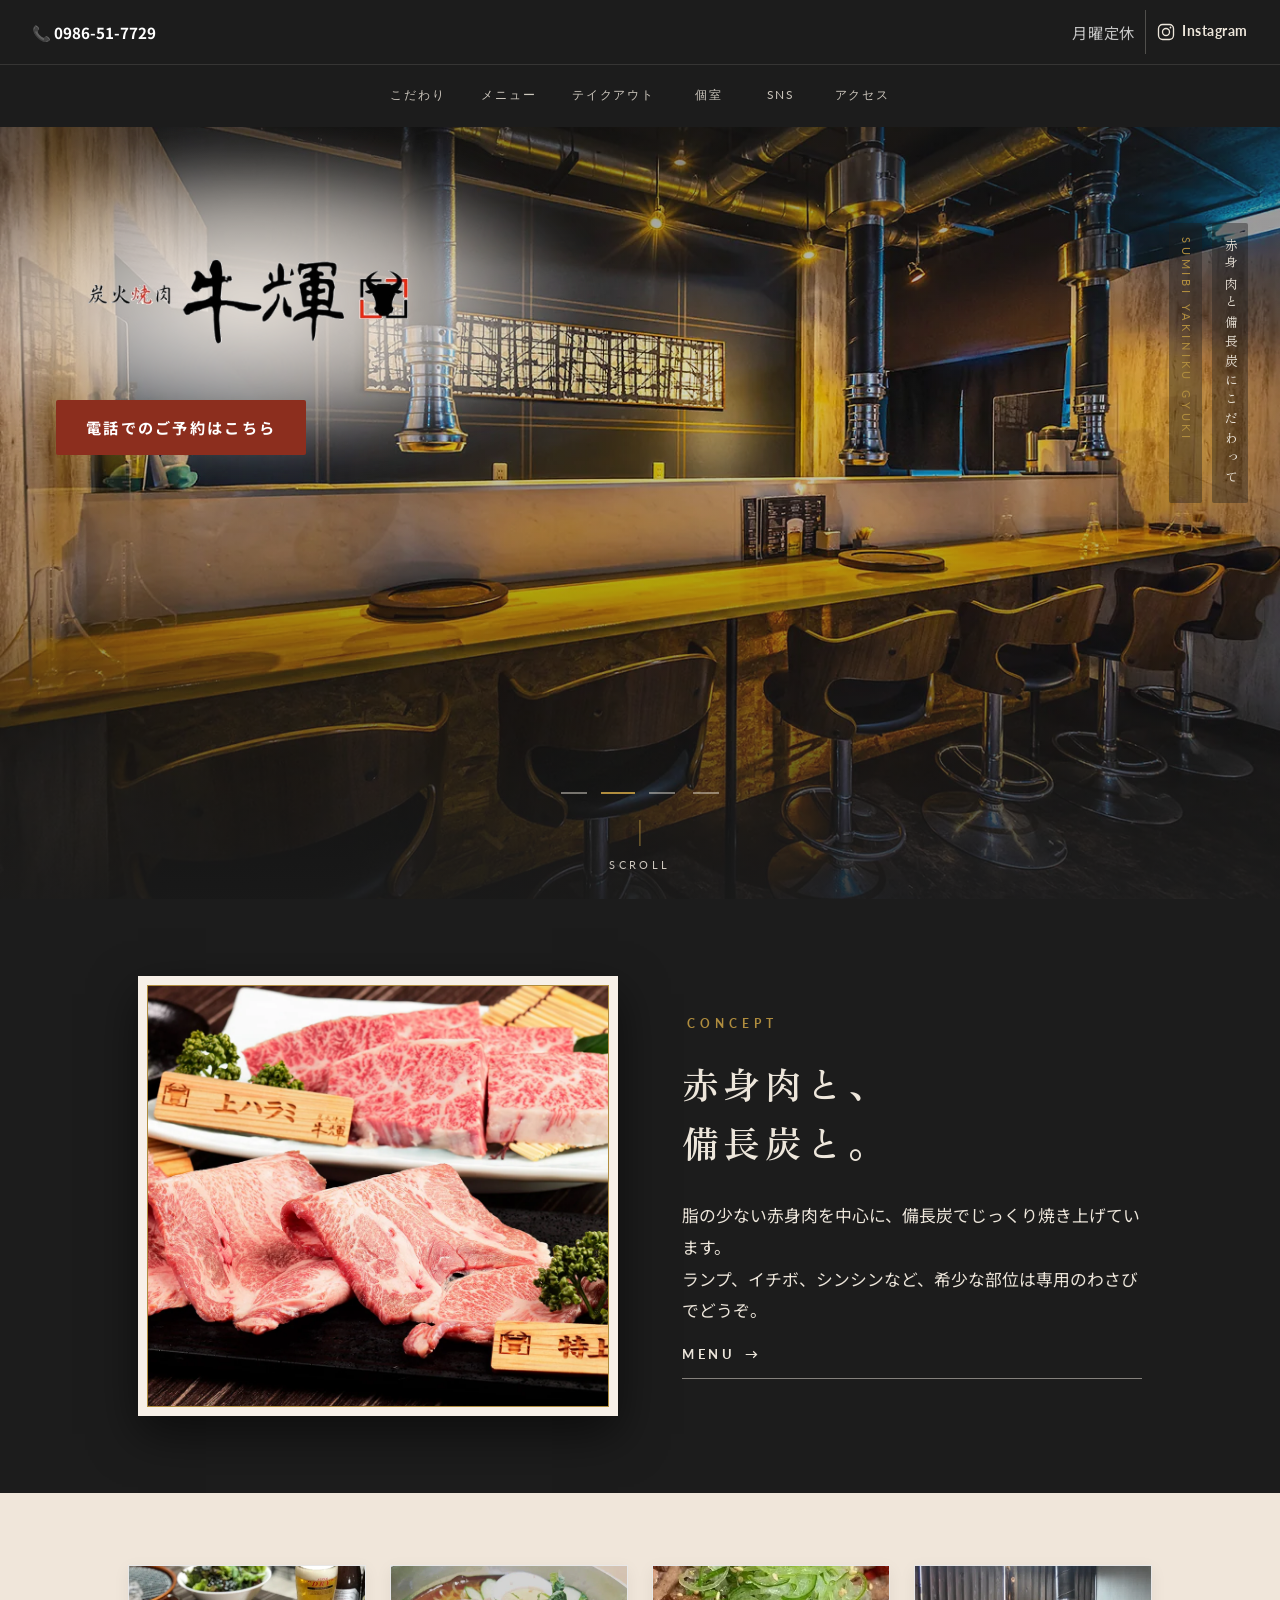
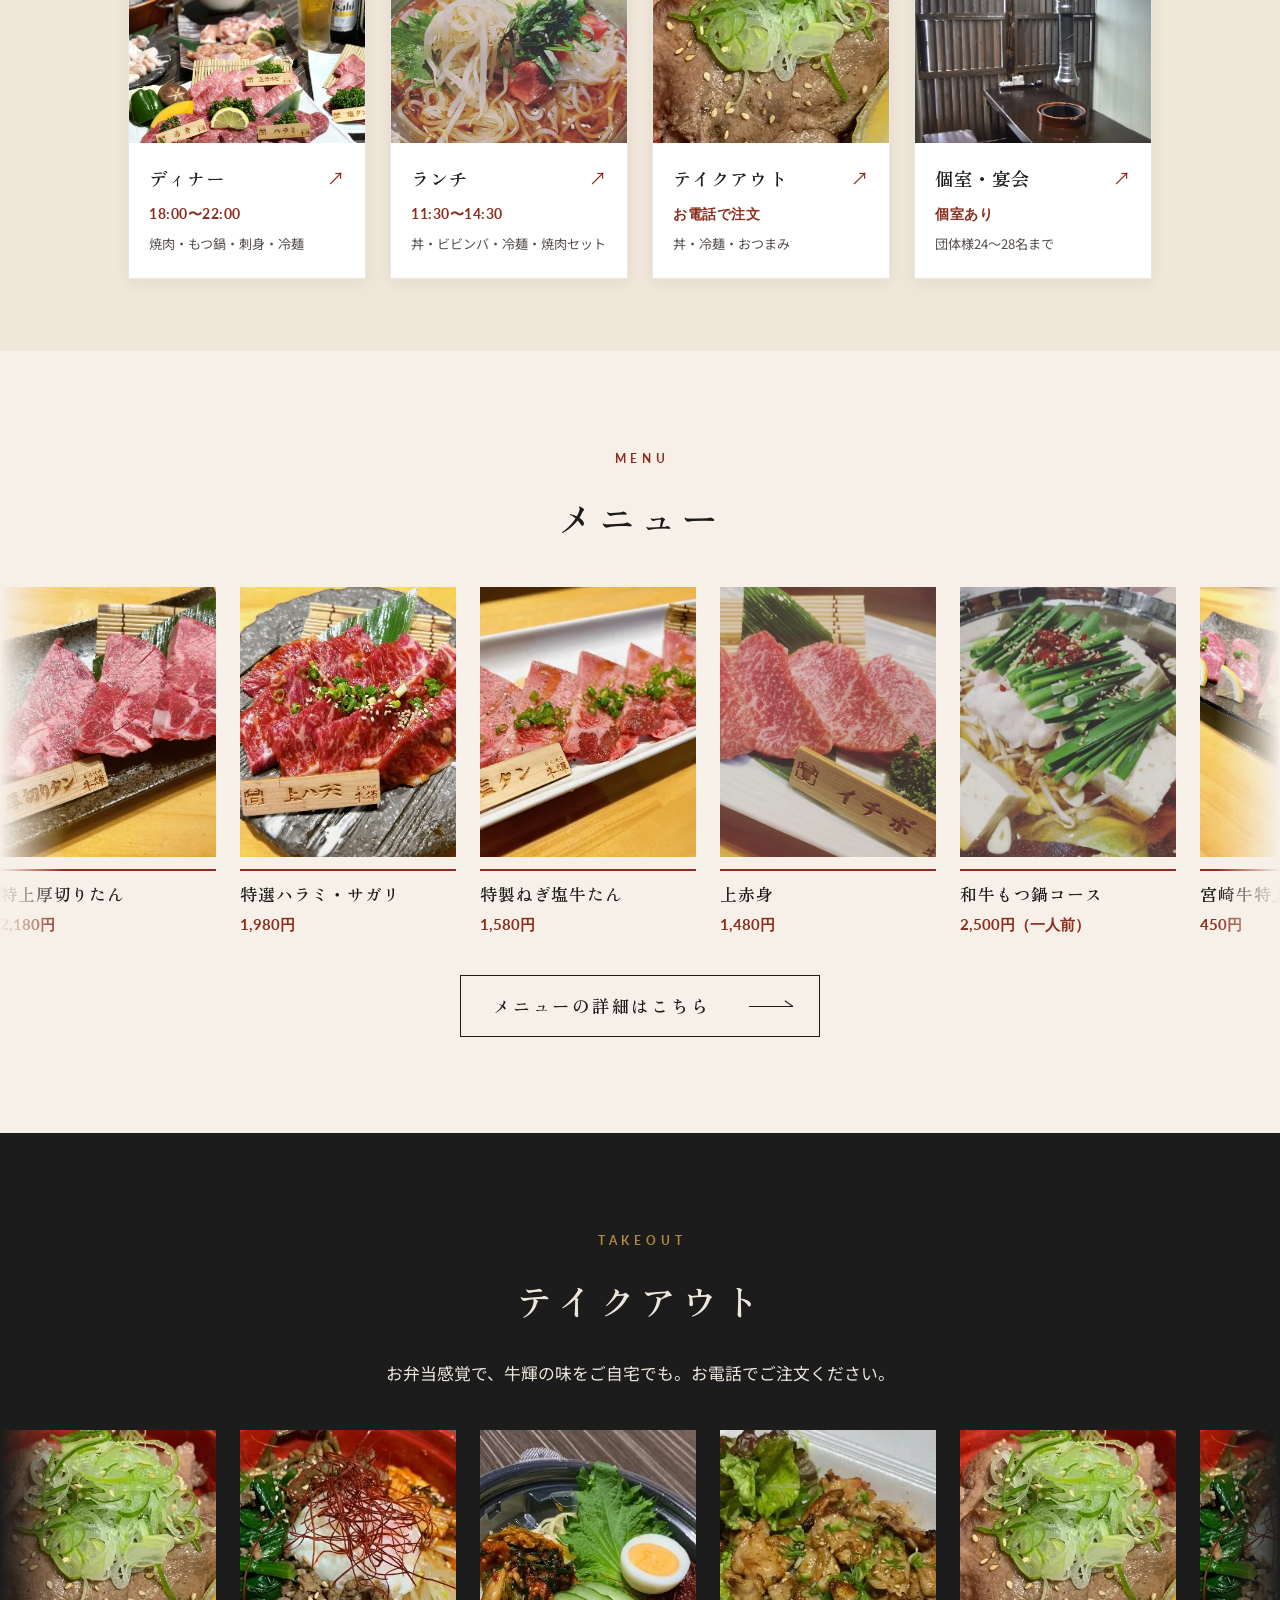
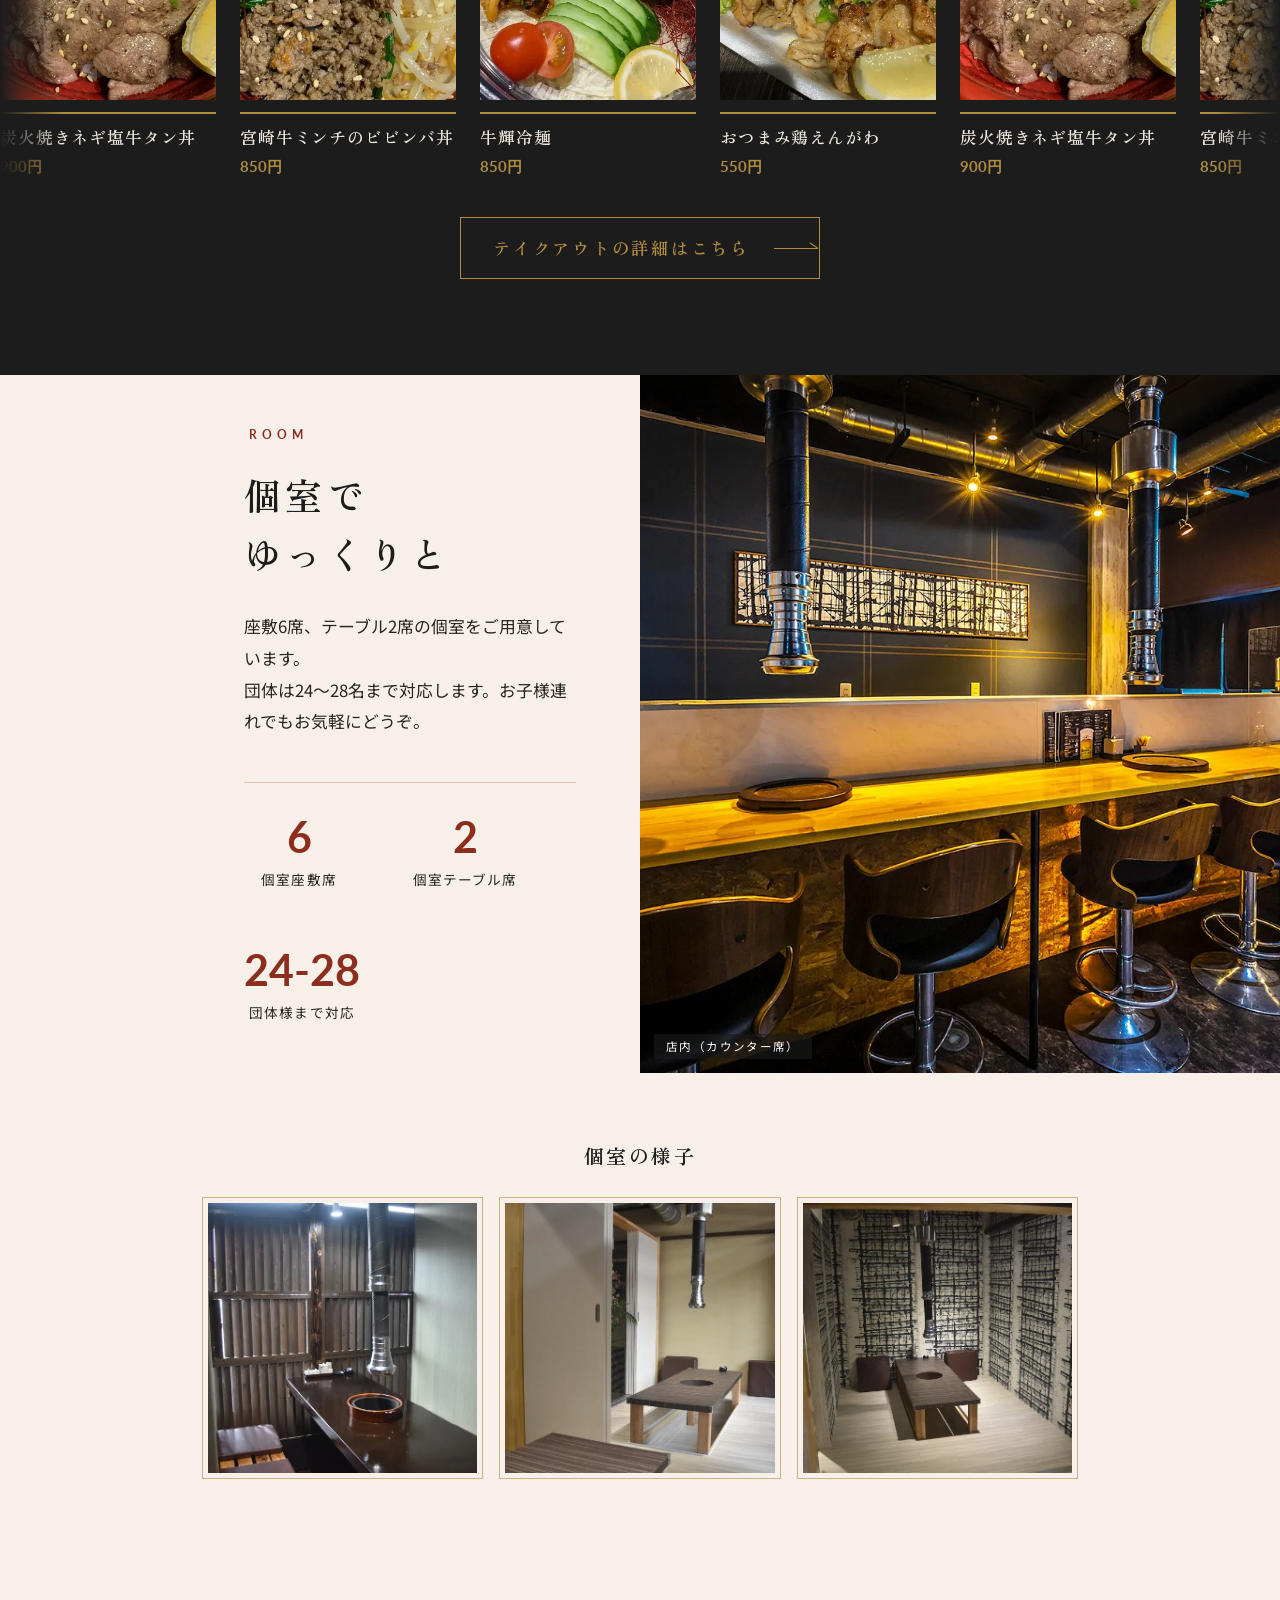
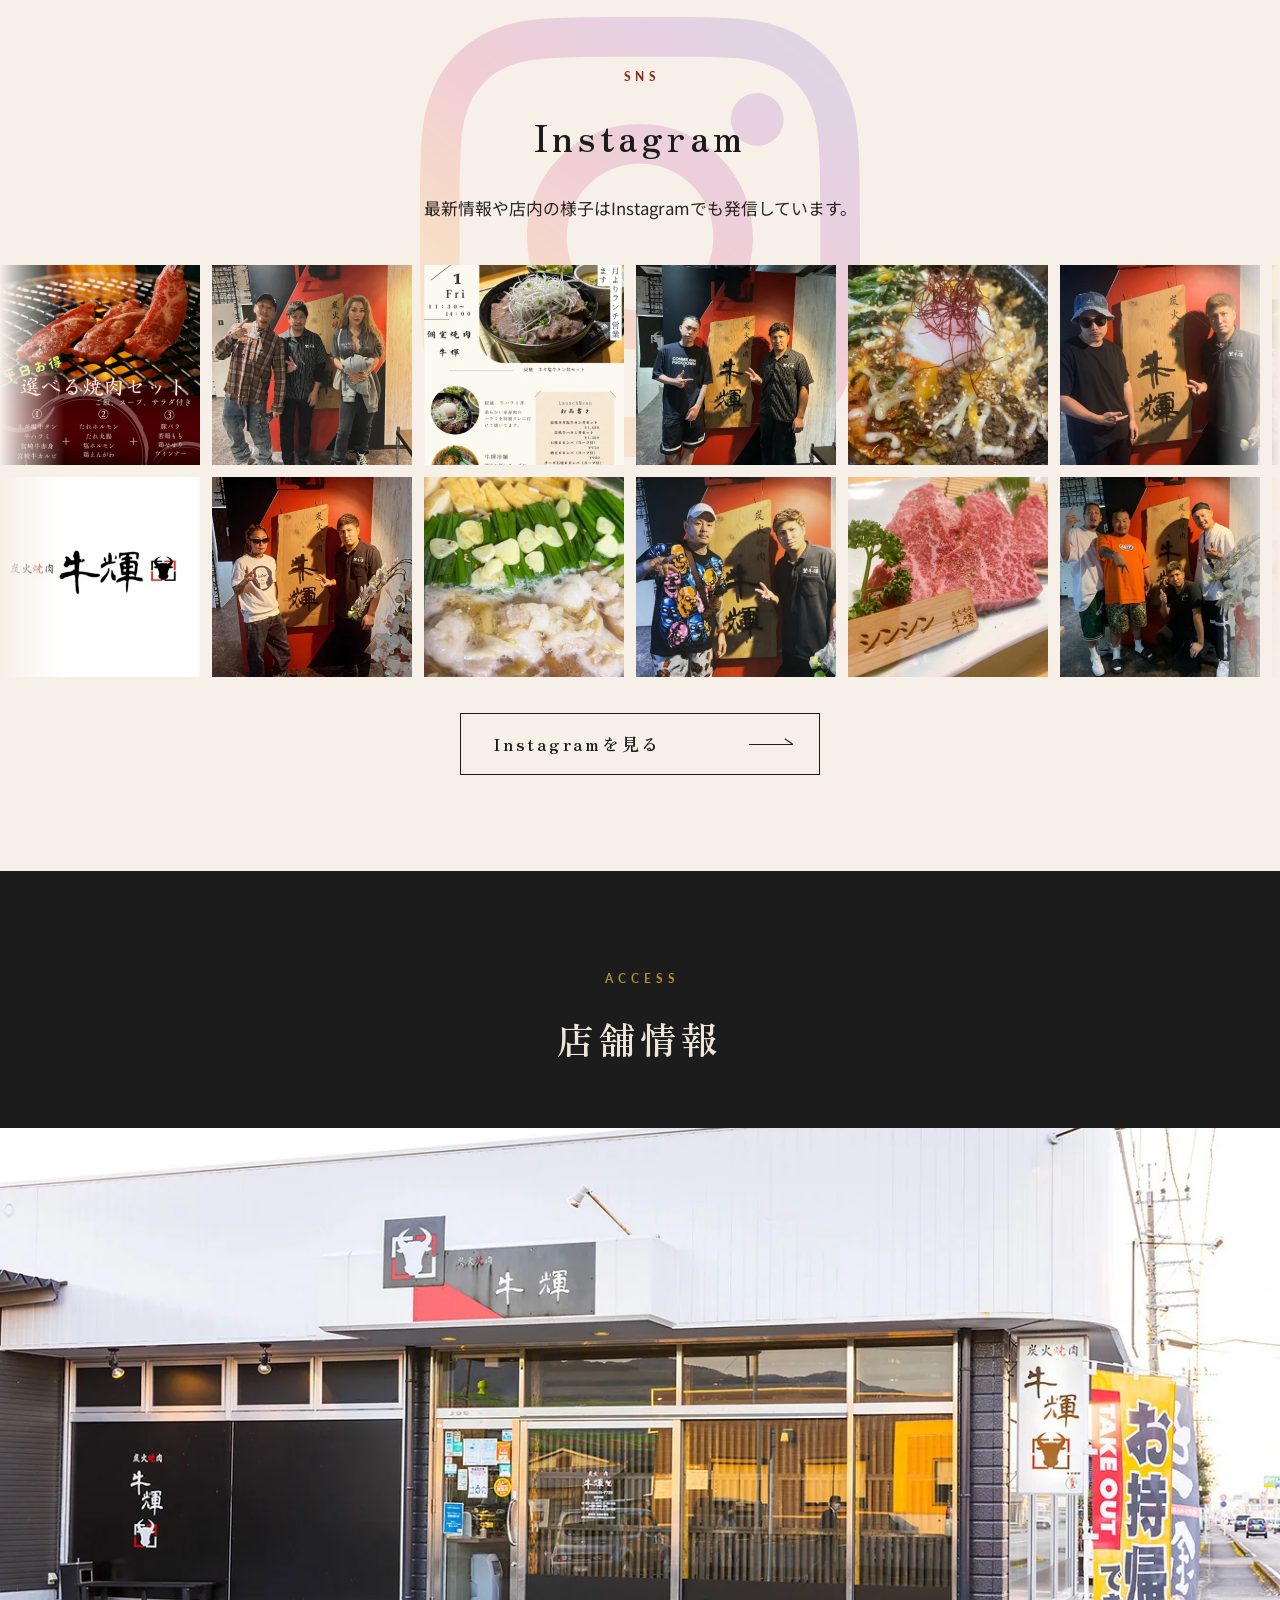
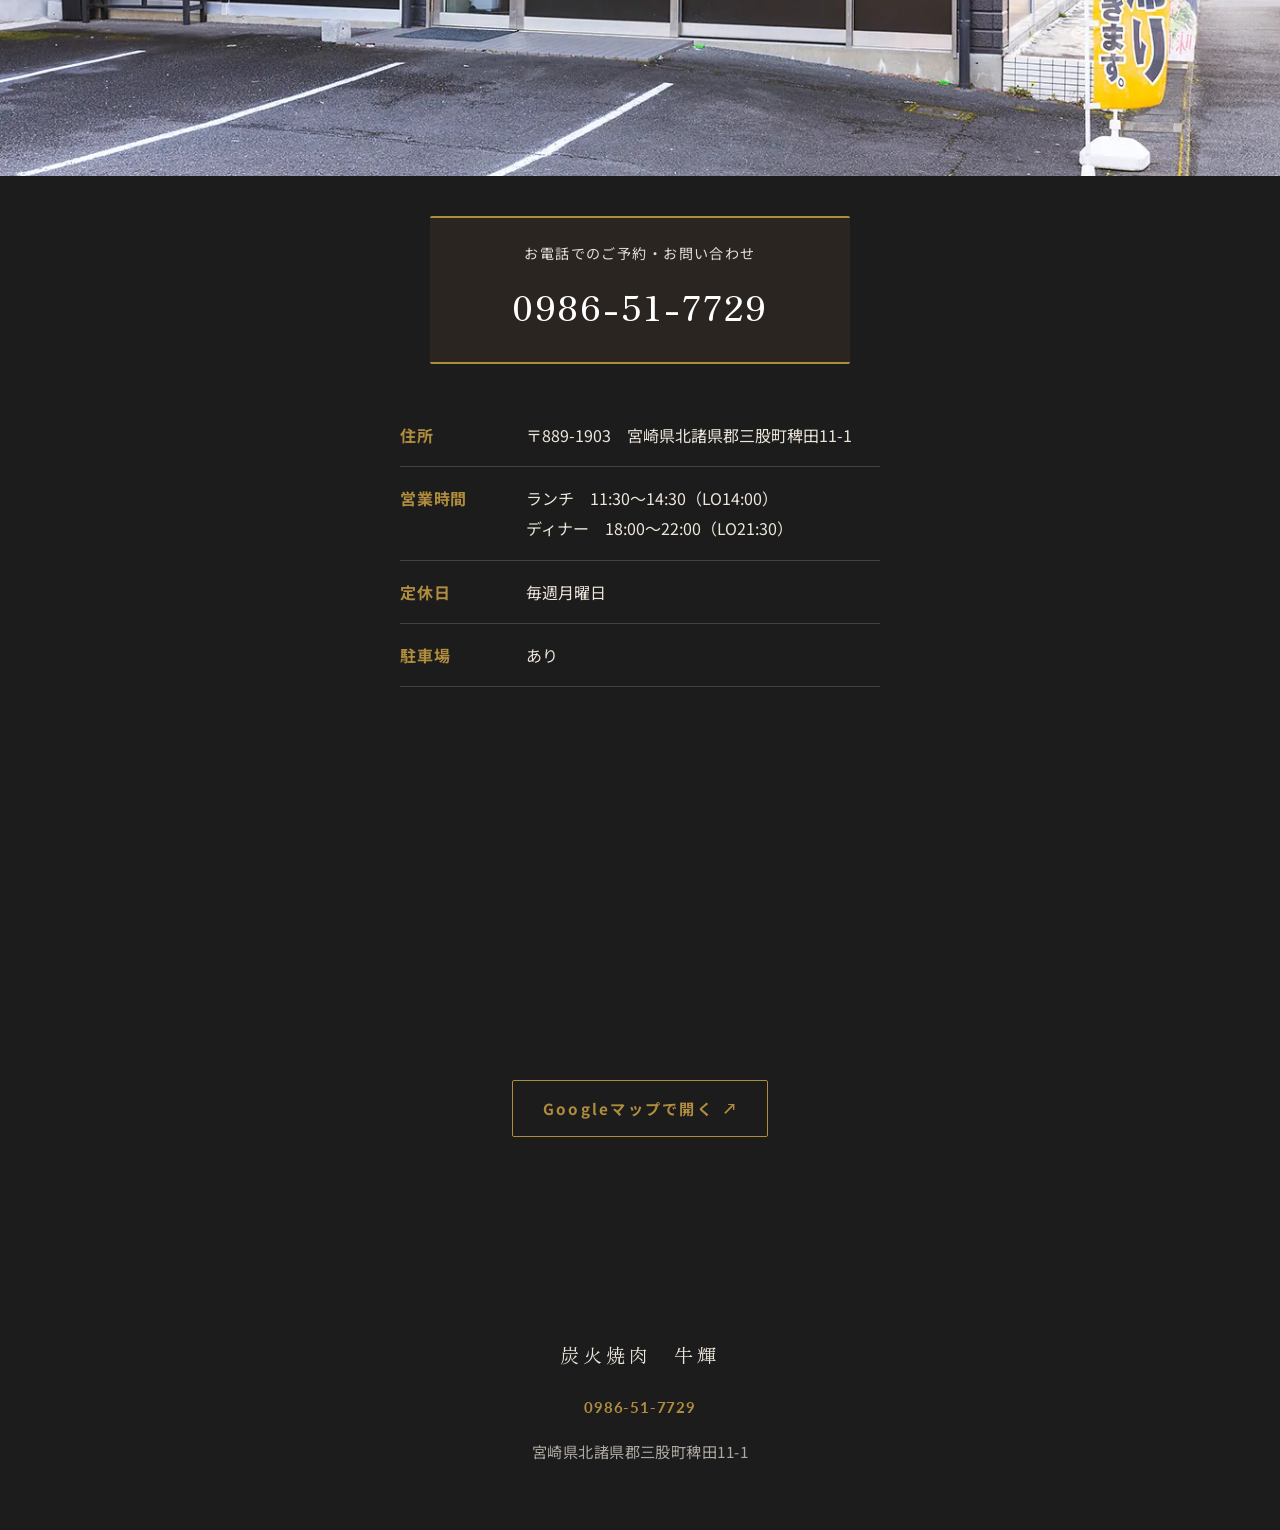
==== index.html @ 964e250a "上の帯の右端に Instagram のアイコンと文字を追加 Co-Authored-By: Claude Opus 5.5 <noreply@anthropic.com>" ====
<!DOCTYPE html>
<html lang="ja">
<head>
<meta charset="UTF-8">
<meta name="viewport" content="width=device-width, initial-scale=1.0">
<title>炭火焼肉 牛輝（ぎゅうき）｜宮崎県三股町の個室焼肉</title>
<meta name="description" content="宮崎県北諸県郡三股町の個室焼肉店「炭火焼肉 牛輝」。赤身肉と備長炭にこだわった焼肉店です。座敷6席・テーブル2席の個室あり、団体24〜28名まで対応。テイクアウトも承ります。">
<link rel="preconnect" href="https://fonts.googleapis.com">
<link rel="preconnect" href="https://fonts.gstatic.com" crossorigin>
<link href="https://fonts.googleapis.com/css2?family=Lato:wght@400;700&family=Noto+Sans+JP:wght@400;500;700&family=Zen+Old+Mincho:wght@400;600&display=swap" rel="stylesheet">
<link rel="stylesheet" href="style.css?v=20261113a">
</head>
<body>

<div class="top-bar">
  <div class="top-bar__row">
    <a class="top-bar__tel" href="tel:0986517729">📞 0986-51-7729</a>
    <div class="top-bar__side">
      <span class="top-bar__hours">月曜定休</span>
      <a class="top-bar__insta" href="https://www.instagram.com/gyuki_yakiniku/" target="_blank" rel="noopener" aria-label="Instagram（新しいタブで開きます）">
        <svg viewBox="0 0 24 24" width="20" height="20" aria-hidden="true" fill="none" stroke="currentColor" stroke-width="1.6"><rect x="3" y="3" width="18" height="18" rx="5"/><circle cx="12" cy="12" r="4.2"/><circle cx="17.4" cy="6.6" r="1.1" fill="currentColor" stroke="none"/></svg>
        <span class="top-bar__insta-label">Instagram</span>
      </a>
    </div>
  </div>
  <nav class="top-bar__nav">
    <a href="#concept">こだわり</a>
    <a href="menu.html">メニュー</a>
    <a href="takeout.html">テイクアウト</a>
    <a href="#room">個室</a>
    <a href="#sns">SNS</a>
    <a href="#info">アクセス</a>
  </nav>
</div>

<header class="hero">
  <div class="hero__slides">
    <div class="hero__slide is-active">
      <img class="hero__bg" src="assets/img/concept-meat.webp?v=20261010a" alt="上ハラミと特上タンの盛り合わせ">
    </div>
    <div class="hero__slide">
      <img class="hero__bg" src="assets/img/interior-counter.webp?v=20261010a" alt="炭火焼肉 牛輝の店内（カウンター席）" decoding="async">
    </div>
    <div class="hero__slide">
      <img class="hero__bg" src="assets/img/hero-moriawase.webp?v=20260925a" alt="牛輝の焼肉盛り合わせ（上カルビ・赤身・ハラミ・塩タン）" decoding="async">
    </div>
    <div class="hero__slide">
      <picture>
        <source media="(max-width: 767px)" srcset="assets/img/hero-rooms-tall.webp?v=20261112a">
        <img class="hero__bg" src="assets/img/hero-rooms-wide.webp?v=20261011a" alt="牛輝の木製看板と、個室の座敷・テーブル席" decoding="async">
      </picture>
    </div>
  </div>
  <div class="hero__overlay"></div>

  <div class="hero__vertical-group">
    <p class="hero__vertical-jp" aria-hidden="true">赤身肉と備長炭にこだわって</p>
    <p class="hero__vertical-en" aria-hidden="true">SUMIBI YAKINIKU GYUKI</p>
  </div>

  <div class="hero__content">
    <div class="hero__badge">
      <img class="hero__logo" src="assets/img/logo.webp?v=20260927a" alt="炭火焼肉 牛輝">
    </div>
    <a class="btn btn--primary" href="tel:0986517729">電話でのご予約はこちら</a>
  </div>

  <p class="hero__scroll" aria-hidden="true"><span></span>SCROLL</p>
</header>

<main>

  <section class="band band--dark" id="concept">
    <div class="band__split band__split--framed">
      <figure class="band__split-photo reveal">
        <img src="assets/img/concept-meat.webp?v=20261010a" alt="上ハラミと特上タンの盛り合わせ" loading="lazy">
      </figure>
      <div class="band__split-text">
        <p class="eyebrow reveal">CONCEPT</p>
        <h2 class="section__title reveal">赤身肉と、<br>備長炭と。</h2>
        <p class="section__lead reveal">
          脂の少ない赤身肉を中心に、備長炭でじっくり焼き上げています。<br>
          ランプ、イチボ、シンシンなど、希少な部位は専用のわさびでどうぞ。
        </p>
        <a class="ghost-link reveal" href="menu.html">MENU<span class="ghost-link__arrow">→</span></a>
      </div>
    </div>
  </section>

  <section class="band band--sub" id="scene" aria-label="ご利用の場面">
    <div class="section-inner section-inner--wide section-inner--scene">
      <ul class="scene-list">
        <li class="reveal">
          <a class="scene-card" href="menu.html">
            <img class="scene-card__img" src="assets/img/hero-moriawase.webp?v=20260925a" alt="" loading="lazy">
            <span class="scene-card__body">
              <span class="scene-card__head"><span class="scene-card__title">ディナー</span><span class="scene-card__arrow" aria-hidden="true">↗</span></span>
              <span class="scene-card__meta">18:00〜22:00</span>
              <span class="scene-card__desc">焼肉・<wbr>もつ鍋・<wbr>刺身・<wbr>冷麺</span>
            </span>
          </a>
        </li>
        <li class="reveal">
          <a class="scene-card" href="menu.html#lunch">
            <img class="scene-card__img" src="assets/img/dish-reimen.webp?v=20260925a" alt="" loading="lazy">
            <span class="scene-card__body">
              <span class="scene-card__head"><span class="scene-card__title">ランチ</span><span class="scene-card__arrow" aria-hidden="true">↗</span></span>
              <span class="scene-card__meta">11:30〜14:30</span>
              <span class="scene-card__desc">丼・<wbr>ビビンバ・<wbr>冷麺・<wbr>焼肉セット</span>
            </span>
          </a>
        </li>
        <li class="reveal">
          <a class="scene-card" href="takeout.html">
            <img class="scene-card__img" src="assets/img/takeout-tandon.webp?v=20260925a" alt="" loading="lazy">
            <span class="scene-card__body">
              <span class="scene-card__head"><span class="scene-card__title">テイクアウト</span><span class="scene-card__arrow" aria-hidden="true">↗</span></span>
              <span class="scene-card__meta">お電話で注文</span>
              <span class="scene-card__desc">丼・<wbr>冷麺・<wbr>おつまみ</span>
            </span>
          </a>
        </li>
        <li class="reveal">
          <a class="scene-card" href="#room">
            <img class="scene-card__img" src="assets/img/room-a.webp?v=20261011a" alt="" loading="lazy">
            <span class="scene-card__body">
              <span class="scene-card__head"><span class="scene-card__title">個室・宴会</span><span class="scene-card__arrow" aria-hidden="true">↗</span></span>
              <span class="scene-card__meta">個室あり</span>
              <span class="scene-card__desc">団体様24〜28名まで</span>
            </span>
          </a>
        </li>
      </ul>
    </div>
  </section>

  <section class="band band--light" id="menu">
    <div class="section-inner section-inner--before-marquee">
      <p class="eyebrow eyebrow--dark reveal">MENU</p>
      <h2 class="section__title section__title--dark reveal">メニュー</h2>
    </div>
      <div class="marquee" style="--marquee-duration: 70s" role="region" aria-label="メニューの写真（自動で流れます）" tabindex="0">
        <ul class="marquee__track">
          <li class="dish">
            <img class="dish__img" src="assets/img/cut-atsugiri-tan.webp?v=20261111a" alt="特上厚切りたん" loading="lazy">
            <p class="dish__name">特上厚切りたん</p>
            <p class="dish__price">2,180円</p>
          </li>
          <li class="dish">
            <img class="dish__img" src="assets/img/cut-harami.webp?v=20261111a" alt="特選ハラミ・サガリ" loading="lazy">
            <p class="dish__name">特選ハラミ・サガリ</p>
            <p class="dish__price">1,980円</p>
          </li>
          <li class="dish">
            <img class="dish__img" src="assets/img/cut-nama-tan.webp?v=20260925a" alt="特製ねぎ塩牛たん" loading="lazy">
            <p class="dish__name">特製ねぎ塩牛たん</p>
            <p class="dish__price">1,580円</p>
          </li>
          <li class="dish">
            <img class="dish__img" src="assets/img/cut-ichibo.webp?v=20260925a" alt="上赤身" loading="lazy">
            <p class="dish__name">上赤身</p>
            <p class="dish__price">1,480円</p>
          </li>
          <li class="dish">
            <img class="dish__img" src="assets/img/dish-motsunabe.webp?v=20261112a" alt="和牛もつ鍋コース" loading="lazy">
            <p class="dish__name">和牛もつ鍋コース</p>
            <p class="dish__price">2,500円（一人前）</p>
          </li>
          <li class="dish">
            <img class="dish__img" src="assets/img/dish-nigiri.webp?v=20261111a" alt="宮崎牛特上握り（一貫）" loading="lazy">
            <p class="dish__name">宮崎牛特上握り（一貫）</p>
            <p class="dish__price">450円</p>
          </li>
          <li class="dish">
            <img class="dish__img" src="assets/img/dish-reimen.webp?v=20260925a" alt="牛輝冷麺" loading="lazy">
            <p class="dish__name">牛輝冷麺</p>
            <p class="dish__price">1,000円</p>
          </li>
          <li aria-hidden="true" class="dish">
            <img class="dish__img" src="assets/img/cut-atsugiri-tan.webp?v=20261111a" alt="特上厚切りたん" loading="lazy">
            <p class="dish__name">特上厚切りたん</p>
            <p class="dish__price">2,180円</p>
          </li>
          <li aria-hidden="true" class="dish">
            <img class="dish__img" src="assets/img/cut-harami.webp?v=20261111a" alt="特選ハラミ・サガリ" loading="lazy">
            <p class="dish__name">特選ハラミ・サガリ</p>
            <p class="dish__price">1,980円</p>
          </li>
          <li aria-hidden="true" class="dish">
            <img class="dish__img" src="assets/img/cut-nama-tan.webp?v=20260925a" alt="特製ねぎ塩牛たん" loading="lazy">
            <p class="dish__name">特製ねぎ塩牛たん</p>
            <p class="dish__price">1,580円</p>
          </li>
          <li aria-hidden="true" class="dish">
            <img class="dish__img" src="assets/img/cut-ichibo.webp?v=20260925a" alt="上赤身" loading="lazy">
            <p class="dish__name">上赤身</p>
            <p class="dish__price">1,480円</p>
          </li>
          <li aria-hidden="true" class="dish">
            <img class="dish__img" src="assets/img/dish-motsunabe.webp?v=20261112a" alt="和牛もつ鍋コース" loading="lazy">
            <p class="dish__name">和牛もつ鍋コース</p>
            <p class="dish__price">2,500円（一人前）</p>
          </li>
          <li aria-hidden="true" class="dish">
            <img class="dish__img" src="assets/img/dish-nigiri.webp?v=20261111a" alt="宮崎牛特上握り（一貫）" loading="lazy">
            <p class="dish__name">宮崎牛特上握り（一貫）</p>
            <p class="dish__price">450円</p>
          </li>
          <li aria-hidden="true" class="dish">
            <img class="dish__img" src="assets/img/dish-reimen.webp?v=20260925a" alt="牛輝冷麺" loading="lazy">
            <p class="dish__name">牛輝冷麺</p>
            <p class="dish__price">1,000円</p>
          </li>
          <li aria-hidden="true" class="dish">
            <img class="dish__img" src="assets/img/cut-atsugiri-tan.webp?v=20261111a" alt="特上厚切りたん" loading="lazy">
            <p class="dish__name">特上厚切りたん</p>
            <p class="dish__price">2,180円</p>
          </li>
          <li aria-hidden="true" class="dish">
            <img class="dish__img" src="assets/img/cut-harami.webp?v=20261111a" alt="特選ハラミ・サガリ" loading="lazy">
            <p class="dish__name">特選ハラミ・サガリ</p>
            <p class="dish__price">1,980円</p>
          </li>
          <li aria-hidden="true" class="dish">
            <img class="dish__img" src="assets/img/cut-nama-tan.webp?v=20260925a" alt="特製ねぎ塩牛たん" loading="lazy">
            <p class="dish__name">特製ねぎ塩牛たん</p>
            <p class="dish__price">1,580円</p>
          </li>
          <li aria-hidden="true" class="dish">
            <img class="dish__img" src="assets/img/cut-ichibo.webp?v=20260925a" alt="上赤身" loading="lazy">
            <p class="dish__name">上赤身</p>
            <p class="dish__price">1,480円</p>
          </li>
          <li aria-hidden="true" class="dish">
            <img class="dish__img" src="assets/img/dish-motsunabe.webp?v=20261112a" alt="和牛もつ鍋コース" loading="lazy">
            <p class="dish__name">和牛もつ鍋コース</p>
            <p class="dish__price">2,500円（一人前）</p>
          </li>
          <li aria-hidden="true" class="dish">
            <img class="dish__img" src="assets/img/dish-nigiri.webp?v=20261111a" alt="宮崎牛特上握り（一貫）" loading="lazy">
            <p class="dish__name">宮崎牛特上握り（一貫）</p>
            <p class="dish__price">450円</p>
          </li>
          <li aria-hidden="true" class="dish">
            <img class="dish__img" src="assets/img/dish-reimen.webp?v=20260925a" alt="牛輝冷麺" loading="lazy">
            <p class="dish__name">牛輝冷麺</p>
            <p class="dish__price">1,000円</p>
          </li>
          <li aria-hidden="true" class="dish">
            <img class="dish__img" src="assets/img/cut-atsugiri-tan.webp?v=20261111a" alt="特上厚切りたん" loading="lazy">
            <p class="dish__name">特上厚切りたん</p>
            <p class="dish__price">2,180円</p>
          </li>
          <li aria-hidden="true" class="dish">
            <img class="dish__img" src="assets/img/cut-harami.webp?v=20261111a" alt="特選ハラミ・サガリ" loading="lazy">
            <p class="dish__name">特選ハラミ・サガリ</p>
            <p class="dish__price">1,980円</p>
          </li>
          <li aria-hidden="true" class="dish">
            <img class="dish__img" src="assets/img/cut-nama-tan.webp?v=20260925a" alt="特製ねぎ塩牛たん" loading="lazy">
            <p class="dish__name">特製ねぎ塩牛たん</p>
            <p class="dish__price">1,580円</p>
          </li>
          <li aria-hidden="true" class="dish">
            <img class="dish__img" src="assets/img/cut-ichibo.webp?v=20260925a" alt="上赤身" loading="lazy">
            <p class="dish__name">上赤身</p>
            <p class="dish__price">1,480円</p>
          </li>
          <li aria-hidden="true" class="dish">
            <img class="dish__img" src="assets/img/dish-motsunabe.webp?v=20261112a" alt="和牛もつ鍋コース" loading="lazy">
            <p class="dish__name">和牛もつ鍋コース</p>
            <p class="dish__price">2,500円（一人前）</p>
          </li>
          <li aria-hidden="true" class="dish">
            <img class="dish__img" src="assets/img/dish-nigiri.webp?v=20261111a" alt="宮崎牛特上握り（一貫）" loading="lazy">
            <p class="dish__name">宮崎牛特上握り（一貫）</p>
            <p class="dish__price">450円</p>
          </li>
          <li aria-hidden="true" class="dish">
            <img class="dish__img" src="assets/img/dish-reimen.webp?v=20260925a" alt="牛輝冷麺" loading="lazy">
            <p class="dish__name">牛輝冷麺</p>
            <p class="dish__price">1,000円</p>
          </li>
        </ul>
      </div>
    <div class="after-marquee">
      <p class="more-wrap reveal"><a class="more-btn" href="menu.html">メニューの詳細はこちら<span class="more-btn__arrow" aria-hidden="true"></span></a></p>
    </div>
  </section>

  <section class="band band--dark" id="takeout">
    <div class="section-inner section-inner--before-marquee">
      <p class="eyebrow reveal">TAKEOUT</p>
      <h2 class="section__title reveal">テイクアウト</h2>
      <p class="section__lead reveal">お弁当感覚で、牛輝の味をご自宅でも。お電話でご注文ください。</p>
    </div>
      <div class="marquee" style="--marquee-duration: 60s" role="region" aria-label="テイクアウトの写真（自動で流れます）" tabindex="0">
        <ul class="marquee__track">
          <li class="dish">
            <img class="dish__img" src="assets/img/takeout-tandon.webp?v=20260925a" alt="炭火焼きネギ塩牛タン丼" loading="lazy">
            <p class="dish__name">炭火焼きネギ塩牛タン丼</p>
            <p class="dish__price">900円</p>
          </li>
          <li class="dish">
            <img class="dish__img" src="assets/img/takeout-bibimba.webp?v=20260925a" alt="宮崎牛ミンチのビビンバ丼" loading="lazy">
            <p class="dish__name">宮崎牛ミンチのビビンバ丼</p>
            <p class="dish__price">850円</p>
          </li>
          <li class="dish">
            <img class="dish__img" src="assets/img/takeout-reimen.webp?v=20260925a" alt="牛輝冷麺" loading="lazy">
            <p class="dish__name">牛輝冷麺</p>
            <p class="dish__price">850円</p>
          </li>
          <li class="dish">
            <img class="dish__img" src="assets/img/takeout-engawa.webp?v=20260925a" alt="おつまみ鶏えんがわ" loading="lazy">
            <p class="dish__name">おつまみ鶏えんがわ</p>
            <p class="dish__price">550円</p>
          </li>
          <li aria-hidden="true" class="dish">
            <img class="dish__img" src="assets/img/takeout-tandon.webp?v=20260925a" alt="炭火焼きネギ塩牛タン丼" loading="lazy">
            <p class="dish__name">炭火焼きネギ塩牛タン丼</p>
            <p class="dish__price">900円</p>
          </li>
          <li aria-hidden="true" class="dish">
            <img class="dish__img" src="assets/img/takeout-bibimba.webp?v=20260925a" alt="宮崎牛ミンチのビビンバ丼" loading="lazy">
            <p class="dish__name">宮崎牛ミンチのビビンバ丼</p>
            <p class="dish__price">850円</p>
          </li>
          <li aria-hidden="true" class="dish">
            <img class="dish__img" src="assets/img/takeout-reimen.webp?v=20260925a" alt="牛輝冷麺" loading="lazy">
            <p class="dish__name">牛輝冷麺</p>
            <p class="dish__price">850円</p>
          </li>
          <li aria-hidden="true" class="dish">
            <img class="dish__img" src="assets/img/takeout-engawa.webp?v=20260925a" alt="おつまみ鶏えんがわ" loading="lazy">
            <p class="dish__name">おつまみ鶏えんがわ</p>
            <p class="dish__price">550円</p>
          </li>
          <li aria-hidden="true" class="dish">
            <img class="dish__img" src="assets/img/takeout-tandon.webp?v=20260925a" alt="炭火焼きネギ塩牛タン丼" loading="lazy">
            <p class="dish__name">炭火焼きネギ塩牛タン丼</p>
            <p class="dish__price">900円</p>
          </li>
          <li aria-hidden="true" class="dish">
            <img class="dish__img" src="assets/img/takeout-bibimba.webp?v=20260925a" alt="宮崎牛ミンチのビビンバ丼" loading="lazy">
            <p class="dish__name">宮崎牛ミンチのビビンバ丼</p>
            <p class="dish__price">850円</p>
          </li>
          <li aria-hidden="true" class="dish">
            <img class="dish__img" src="assets/img/takeout-reimen.webp?v=20260925a" alt="牛輝冷麺" loading="lazy">
            <p class="dish__name">牛輝冷麺</p>
            <p class="dish__price">850円</p>
          </li>
          <li aria-hidden="true" class="dish">
            <img class="dish__img" src="assets/img/takeout-engawa.webp?v=20260925a" alt="おつまみ鶏えんがわ" loading="lazy">
            <p class="dish__name">おつまみ鶏えんがわ</p>
            <p class="dish__price">550円</p>
          </li>
          <li aria-hidden="true" class="dish">
            <img class="dish__img" src="assets/img/takeout-tandon.webp?v=20260925a" alt="炭火焼きネギ塩牛タン丼" loading="lazy">
            <p class="dish__name">炭火焼きネギ塩牛タン丼</p>
            <p class="dish__price">900円</p>
          </li>
          <li aria-hidden="true" class="dish">
            <img class="dish__img" src="assets/img/takeout-bibimba.webp?v=20260925a" alt="宮崎牛ミンチのビビンバ丼" loading="lazy">
            <p class="dish__name">宮崎牛ミンチのビビンバ丼</p>
            <p class="dish__price">850円</p>
          </li>
          <li aria-hidden="true" class="dish">
            <img class="dish__img" src="assets/img/takeout-reimen.webp?v=20260925a" alt="牛輝冷麺" loading="lazy">
            <p class="dish__name">牛輝冷麺</p>
            <p class="dish__price">850円</p>
          </li>
          <li aria-hidden="true" class="dish">
            <img class="dish__img" src="assets/img/takeout-engawa.webp?v=20260925a" alt="おつまみ鶏えんがわ" loading="lazy">
            <p class="dish__name">おつまみ鶏えんがわ</p>
            <p class="dish__price">550円</p>
          </li>
          <li aria-hidden="true" class="dish">
            <img class="dish__img" src="assets/img/takeout-tandon.webp?v=20260925a" alt="炭火焼きネギ塩牛タン丼" loading="lazy">
            <p class="dish__name">炭火焼きネギ塩牛タン丼</p>
            <p class="dish__price">900円</p>
          </li>
          <li aria-hidden="true" class="dish">
            <img class="dish__img" src="assets/img/takeout-bibimba.webp?v=20260925a" alt="宮崎牛ミンチのビビンバ丼" loading="lazy">
            <p class="dish__name">宮崎牛ミンチのビビンバ丼</p>
            <p class="dish__price">850円</p>
          </li>
          <li aria-hidden="true" class="dish">
            <img class="dish__img" src="assets/img/takeout-reimen.webp?v=20260925a" alt="牛輝冷麺" loading="lazy">
            <p class="dish__name">牛輝冷麺</p>
            <p class="dish__price">850円</p>
          </li>
          <li aria-hidden="true" class="dish">
            <img class="dish__img" src="assets/img/takeout-engawa.webp?v=20260925a" alt="おつまみ鶏えんがわ" loading="lazy">
            <p class="dish__name">おつまみ鶏えんがわ</p>
            <p class="dish__price">550円</p>
          </li>
          <li aria-hidden="true" class="dish">
            <img class="dish__img" src="assets/img/takeout-tandon.webp?v=20260925a" alt="炭火焼きネギ塩牛タン丼" loading="lazy">
            <p class="dish__name">炭火焼きネギ塩牛タン丼</p>
            <p class="dish__price">900円</p>
          </li>
          <li aria-hidden="true" class="dish">
            <img class="dish__img" src="assets/img/takeout-bibimba.webp?v=20260925a" alt="宮崎牛ミンチのビビンバ丼" loading="lazy">
            <p class="dish__name">宮崎牛ミンチのビビンバ丼</p>
            <p class="dish__price">850円</p>
          </li>
          <li aria-hidden="true" class="dish">
            <img class="dish__img" src="assets/img/takeout-reimen.webp?v=20260925a" alt="牛輝冷麺" loading="lazy">
            <p class="dish__name">牛輝冷麺</p>
            <p class="dish__price">850円</p>
          </li>
          <li aria-hidden="true" class="dish">
            <img class="dish__img" src="assets/img/takeout-engawa.webp?v=20260925a" alt="おつまみ鶏えんがわ" loading="lazy">
            <p class="dish__name">おつまみ鶏えんがわ</p>
            <p class="dish__price">550円</p>
          </li>
        </ul>
      </div>
    <div class="after-marquee">
      <p class="more-wrap reveal"><a class="more-btn" href="takeout.html">テイクアウトの詳細はこちら<span class="more-btn__arrow" aria-hidden="true"></span></a></p>
    </div>
  </section>

  <section class="band band--light" id="room">
    <div class="band__split band__split--reverse">
      <figure class="band__split-photo reveal">
        <img src="assets/img/interior-counter.webp?v=20261010a" alt="炭火焼肉 牛輝の店内（カウンター席）" loading="lazy">
        <p class="photo-caption">店内（カウンター席）</p>
      </figure>
      <div class="band__split-text">
        <p class="eyebrow eyebrow--dark reveal">ROOM</p>
        <h2 class="section__title section__title--dark reveal">個室で<br>ゆっくりと</h2>
        <p class="section__lead reveal">
          座敷6席、テーブル2席の個室をご用意しています。<br>
          団体は24〜28名まで対応します。お子様連れでもお気軽にどうぞ。
        </p>
        <ul class="room-list room-list--light reveal">
          <li class="room-list__item">
            <span class="room-list__num">6</span>
            <span class="room-list__label">個室座敷席</span>
          </li>
          <li class="room-list__item">
            <span class="room-list__num">2</span>
            <span class="room-list__label">個室テーブル席</span>
          </li>
          <li class="room-list__item">
            <span class="room-list__num">24-28</span>
            <span class="room-list__label">団体様まで対応</span>
          </li>
        </ul>
      </div>
    </div>

    <div class="room-gallery">
      <p class="room-gallery__label reveal">個室の様子</p>
      <div class="room-gallery__grid">
        <figure class="room-gallery__item reveal">
          <img src="assets/img/room-a.webp?v=20261011a" alt="個室：板張りの壁と無煙ロースターのあるテーブル席" loading="lazy">
        </figure>
        <figure class="room-gallery__item reveal">
          <img src="assets/img/room-b.webp?v=20261011a" alt="個室：ゆったりとした座敷の掘りごたつ席" loading="lazy">
        </figure>
        <figure class="room-gallery__item reveal">
          <img src="assets/img/room-c.webp?v=20261011a" alt="個室：墨色の柄の壁に囲まれた座敷席" loading="lazy">
        </figure>
      </div>
    </div>
  </section>

  <section class="band band--light" id="sns">
    <div class="section-inner section-inner--before-marquee">
      <p class="eyebrow eyebrow--dark reveal">SNS</p>
      <h2 class="section__title section__title--dark reveal">Instagram</h2>
      <p class="section__lead reveal">最新情報や店内の様子はInstagramでも発信しています。</p>

    </div>
      <div class="insta-rows">
        <div class="marquee marquee--right" style="--marquee-duration: 117s" role="region" aria-label="Instagramの投稿（自動で流れます）">
          <ul class="marquee__track">
            <li class="insta-tile"><a href="https://www.instagram.com/gyuki_yakiniku/p/DN4DJwxk6cy/" target="_blank" rel="noopener"><img src="assets/img/insta/insta-02.webp?v=20261112a" alt="Instagramの投稿：ランチの焼肉の値段を聞かれるので参考までに" loading="lazy"></a></li>
            <li class="insta-tile"><a href="https://www.instagram.com/gyuki_yakiniku/p/C2--n3pSpoa/" target="_blank" rel="noopener"><img src="assets/img/insta/insta-20.webp?v=20261112a" alt="Instagramの投稿：大人気アーティストCREAMさんにご来店頂きました" loading="lazy"></a></li>
            <li class="insta-tile"><a href="https://www.instagram.com/gyuki_yakiniku/p/DBw_XLeTsqx/" target="_blank" rel="noopener"><img src="assets/img/insta/insta-05.webp?v=20261112a" alt="Instagramの投稿：いよいよ明日よりランチ営業始めます" loading="lazy"></a></li>
            <li class="insta-tile"><a href="https://www.instagram.com/gyuki_yakiniku/p/Cz7SyuEy7-3/" target="_blank" rel="noopener"><img src="assets/img/insta/insta-21.webp?v=20261112a" alt="Instagramの投稿：ヒップホップアーティスト　Candeeさんにご来店いただきました" loading="lazy"></a></li>
            <li class="insta-tile"><a href="https://www.instagram.com/gyuki_yakiniku/p/C3lyz8avUfV/" target="_blank" rel="noopener"><img src="assets/img/insta/insta-09.webp?v=20261112a" alt="Instagramの投稿：炙りチーズ石焼ビビンバ" loading="lazy"></a></li>
            <li class="insta-tile"><a href="https://www.instagram.com/gyuki_yakiniku/p/Cz7R0etSPN1/" target="_blank" rel="noopener"><img src="assets/img/insta/insta-22.webp?v=20261112a" alt="Instagramの投稿：大人気レゲエアーティスト　APOLLOさんにご来店いただきました" loading="lazy"></a></li>
            <li class="insta-tile"><a href="https://www.instagram.com/gyuki_yakiniku/p/C3Y-WBBvQ2_/" target="_blank" rel="noopener"><img src="assets/img/insta/insta-11.webp?v=20261112a" alt="Instagramの投稿" loading="lazy"></a></li>
            <li class="insta-tile"><a href="https://www.instagram.com/gyuki_yakiniku/p/Cz7RW-mygxU/" target="_blank" rel="noopener"><img src="assets/img/insta/insta-23.webp?v=20261112a" alt="Instagramの投稿：大人気レゲエアーティスト　CHEHONさんにご来店いただきました" loading="lazy"></a></li>
            <li class="insta-tile"><a href="https://www.instagram.com/gyuki_yakiniku/p/C3Byt1hPWMv/" target="_blank" rel="noopener"><img src="assets/img/insta/insta-13.webp?v=20261112a" alt="Instagramの投稿：上塩タン" loading="lazy"></a></li>
            <li class="insta-tile"><a href="https://www.instagram.com/gyuki_yakiniku/p/Cz7Qlx9yBP9/" target="_blank" rel="noopener"><img src="assets/img/insta/insta-24.webp?v=20261112a" alt="Instagramの投稿：レゲエアーティスト　775 ナナコさんに" loading="lazy"></a></li>
            <li class="insta-tile"><a href="https://www.instagram.com/gyuki_yakiniku/p/C3BvqT-vEyZ/" target="_blank" rel="noopener"><img src="assets/img/insta/insta-15.webp?v=20261112a" alt="Instagramの投稿：赤身肉の希少部位　ランプ" loading="lazy"></a></li>
            <li class="insta-tile"><a href="https://www.instagram.com/gyuki_yakiniku/p/Ch3ZYCXpo3I/" target="_blank" rel="noopener"><img src="assets/img/insta/insta-27.webp?v=20261112a" alt="Instagramの投稿：７月１６日" loading="lazy"></a></li>
            <li class="insta-tile"><a href="https://www.instagram.com/gyuki_yakiniku/p/C2_AruqS-ey/" target="_blank" rel="noopener"><img src="assets/img/insta/insta-17.webp?v=20261112a" alt="Instagramの投稿：当店大人気の宮崎牛握りです️" loading="lazy"></a></li>
            <li class="insta-tile"><a href="https://www.instagram.com/gyuki_yakiniku/p/Cg3HRnxJxnG/" target="_blank" rel="noopener"><img src="assets/img/insta/insta-29.webp?v=20261112a" alt="Instagramの投稿：人気HIPHOPユニット" loading="lazy"></a></li>
            <li class="insta-tile"><a href="https://www.instagram.com/gyuki_yakiniku/p/C2-_N2CSh4j/" target="_blank" rel="noopener"><img src="assets/img/insta/insta-19.webp?v=20261112a" alt="Instagramの投稿：イチボ入荷しました" loading="lazy"></a></li>
            <li class="insta-tile"><a href="https://www.instagram.com/gyuki_yakiniku/p/Cg3FQfNJNh9/" target="_blank" rel="noopener"><img src="assets/img/insta/insta-30.webp?v=20261112a" alt="Instagramの投稿：レゲエ界の今やレジェンド" loading="lazy"></a></li>
            <li class="insta-tile"><a href="https://www.instagram.com/gyuki_yakiniku/p/CrlY_NsJlGM/" target="_blank" rel="noopener"><img src="assets/img/insta/insta-26.webp?v=20261112a" alt="Instagramの投稿：G.W営業案内です️" loading="lazy"></a></li>
            <li class="insta-tile"><a href="https://www.instagram.com/gyuki_yakiniku/p/C2--n3pSpoa/" target="_blank" rel="noopener"><img src="assets/img/insta/insta-20.webp?v=20261112a" alt="Instagramの投稿：大人気アーティストCREAMさんにご来店頂きました" loading="lazy"></a></li>
            <li class="insta-tile"><a href="https://www.instagram.com/gyuki_yakiniku/p/Cg2_xZpPFFR/" target="_blank" rel="noopener"><img src="assets/img/insta/insta-31.webp?v=20261112a" alt="Instagramの投稿：夏だ‼️" loading="lazy"></a></li>
            <li class="insta-tile"><a href="https://www.instagram.com/gyuki_yakiniku/p/Cz7SyuEy7-3/" target="_blank" rel="noopener"><img src="assets/img/insta/insta-21.webp?v=20261112a" alt="Instagramの投稿：ヒップホップアーティスト　Candeeさんにご来店いただきました" loading="lazy"></a></li>
            <li class="insta-tile"><a href="https://www.instagram.com/gyuki_yakiniku/p/CYIihHvP6q8/" target="_blank" rel="noopener"><img src="assets/img/insta/insta-33.webp?v=20261112a" alt="Instagramの投稿：年末沢山のご来店誠にありがとうございました" loading="lazy"></a></li>
            <li class="insta-tile"><a href="https://www.instagram.com/gyuki_yakiniku/p/Cz7R0etSPN1/" target="_blank" rel="noopener"><img src="assets/img/insta/insta-22.webp?v=20261112a" alt="Instagramの投稿：大人気レゲエアーティスト　APOLLOさんにご来店いただきました" loading="lazy"></a></li>
            <li class="insta-tile"><a href="https://www.instagram.com/gyuki_yakiniku/p/CJdtltJjdT4/" target="_blank" rel="noopener"><img src="assets/img/insta/insta-38.webp?v=20261112a" alt="Instagramの投稿：今年も皆様にはお世話になりました‍️‍️" loading="lazy"></a></li>
            <li class="insta-tile"><a href="https://www.instagram.com/gyuki_yakiniku/p/Cz7RW-mygxU/" target="_blank" rel="noopener"><img src="assets/img/insta/insta-23.webp?v=20261112a" alt="Instagramの投稿：大人気レゲエアーティスト　CHEHONさんにご来店いただきました" loading="lazy"></a></li>
            <li class="insta-tile"><a href="https://www.instagram.com/gyuki_yakiniku/p/CGoihgmje8J/" target="_blank" rel="noopener"><img src="assets/img/insta/insta-40.webp?v=20261112a" alt="Instagramの投稿：大人気、2H飲み放題コース4000円（税別）です️" loading="lazy"></a></li>
            <li class="insta-tile"><a href="https://www.instagram.com/gyuki_yakiniku/p/Cz7Qlx9yBP9/" target="_blank" rel="noopener"><img src="assets/img/insta/insta-24.webp?v=20261112a" alt="Instagramの投稿：レゲエアーティスト　775 ナナコさんに" loading="lazy"></a></li>
            <li aria-hidden="true" class="insta-tile"><a tabindex="-1" href="https://www.instagram.com/gyuki_yakiniku/p/DN4DJwxk6cy/" target="_blank" rel="noopener"><img src="assets/img/insta/insta-02.webp?v=20261112a" alt="Instagramの投稿：ランチの焼肉の値段を聞かれるので参考までに" loading="lazy"></a></li>
            <li aria-hidden="true" class="insta-tile"><a tabindex="-1" href="https://www.instagram.com/gyuki_yakiniku/p/C2--n3pSpoa/" target="_blank" rel="noopener"><img src="assets/img/insta/insta-20.webp?v=20261112a" alt="Instagramの投稿：大人気アーティストCREAMさんにご来店頂きました" loading="lazy"></a></li>
            <li aria-hidden="true" class="insta-tile"><a tabindex="-1" href="https://www.instagram.com/gyuki_yakiniku/p/DBw_XLeTsqx/" target="_blank" rel="noopener"><img src="assets/img/insta/insta-05.webp?v=20261112a" alt="Instagramの投稿：いよいよ明日よりランチ営業始めます" loading="lazy"></a></li>
            <li aria-hidden="true" class="insta-tile"><a tabindex="-1" href="https://www.instagram.com/gyuki_yakiniku/p/Cz7SyuEy7-3/" target="_blank" rel="noopener"><img src="assets/img/insta/insta-21.webp?v=20261112a" alt="Instagramの投稿：ヒップホップアーティスト　Candeeさんにご来店いただきました" loading="lazy"></a></li>
            <li aria-hidden="true" class="insta-tile"><a tabindex="-1" href="https://www.instagram.com/gyuki_yakiniku/p/C3lyz8avUfV/" target="_blank" rel="noopener"><img src="assets/img/insta/insta-09.webp?v=20261112a" alt="Instagramの投稿：炙りチーズ石焼ビビンバ" loading="lazy"></a></li>
            <li aria-hidden="true" class="insta-tile"><a tabindex="-1" href="https://www.instagram.com/gyuki_yakiniku/p/Cz7R0etSPN1/" target="_blank" rel="noopener"><img src="assets/img/insta/insta-22.webp?v=20261112a" alt="Instagramの投稿：大人気レゲエアーティスト　APOLLOさんにご来店いただきました" loading="lazy"></a></li>
            <li aria-hidden="true" class="insta-tile"><a tabindex="-1" href="https://www.instagram.com/gyuki_yakiniku/p/C3Y-WBBvQ2_/" target="_blank" rel="noopener"><img src="assets/img/insta/insta-11.webp?v=20261112a" alt="Instagramの投稿" loading="lazy"></a></li>
            <li aria-hidden="true" class="insta-tile"><a tabindex="-1" href="https://www.instagram.com/gyuki_yakiniku/p/Cz7RW-mygxU/" target="_blank" rel="noopener"><img src="assets/img/insta/insta-23.webp?v=20261112a" alt="Instagramの投稿：大人気レゲエアーティスト　CHEHONさんにご来店いただきました" loading="lazy"></a></li>
            <li aria-hidden="true" class="insta-tile"><a tabindex="-1" href="https://www.instagram.com/gyuki_yakiniku/p/C3Byt1hPWMv/" target="_blank" rel="noopener"><img src="assets/img/insta/insta-13.webp?v=20261112a" alt="Instagramの投稿：上塩タン" loading="lazy"></a></li>
            <li aria-hidden="true" class="insta-tile"><a tabindex="-1" href="https://www.instagram.com/gyuki_yakiniku/p/Cz7Qlx9yBP9/" target="_blank" rel="noopener"><img src="assets/img/insta/insta-24.webp?v=20261112a" alt="Instagramの投稿：レゲエアーティスト　775 ナナコさんに" loading="lazy"></a></li>
            <li aria-hidden="true" class="insta-tile"><a tabindex="-1" href="https://www.instagram.com/gyuki_yakiniku/p/C3BvqT-vEyZ/" target="_blank" rel="noopener"><img src="assets/img/insta/insta-15.webp?v=20261112a" alt="Instagramの投稿：赤身肉の希少部位　ランプ" loading="lazy"></a></li>
            <li aria-hidden="true" class="insta-tile"><a tabindex="-1" href="https://www.instagram.com/gyuki_yakiniku/p/Ch3ZYCXpo3I/" target="_blank" rel="noopener"><img src="assets/img/insta/insta-27.webp?v=20261112a" alt="Instagramの投稿：７月１６日" loading="lazy"></a></li>
            <li aria-hidden="true" class="insta-tile"><a tabindex="-1" href="https://www.instagram.com/gyuki_yakiniku/p/C2_AruqS-ey/" target="_blank" rel="noopener"><img src="assets/img/insta/insta-17.webp?v=20261112a" alt="Instagramの投稿：当店大人気の宮崎牛握りです️" loading="lazy"></a></li>
            <li aria-hidden="true" class="insta-tile"><a tabindex="-1" href="https://www.instagram.com/gyuki_yakiniku/p/Cg3HRnxJxnG/" target="_blank" rel="noopener"><img src="assets/img/insta/insta-29.webp?v=20261112a" alt="Instagramの投稿：人気HIPHOPユニット" loading="lazy"></a></li>
            <li aria-hidden="true" class="insta-tile"><a tabindex="-1" href="https://www.instagram.com/gyuki_yakiniku/p/C2-_N2CSh4j/" target="_blank" rel="noopener"><img src="assets/img/insta/insta-19.webp?v=20261112a" alt="Instagramの投稿：イチボ入荷しました" loading="lazy"></a></li>
            <li aria-hidden="true" class="insta-tile"><a tabindex="-1" href="https://www.instagram.com/gyuki_yakiniku/p/Cg3FQfNJNh9/" target="_blank" rel="noopener"><img src="assets/img/insta/insta-30.webp?v=20261112a" alt="Instagramの投稿：レゲエ界の今やレジェンド" loading="lazy"></a></li>
            <li aria-hidden="true" class="insta-tile"><a tabindex="-1" href="https://www.instagram.com/gyuki_yakiniku/p/CrlY_NsJlGM/" target="_blank" rel="noopener"><img src="assets/img/insta/insta-26.webp?v=20261112a" alt="Instagramの投稿：G.W営業案内です️" loading="lazy"></a></li>
            <li aria-hidden="true" class="insta-tile"><a tabindex="-1" href="https://www.instagram.com/gyuki_yakiniku/p/C2--n3pSpoa/" target="_blank" rel="noopener"><img src="assets/img/insta/insta-20.webp?v=20261112a" alt="Instagramの投稿：大人気アーティストCREAMさんにご来店頂きました" loading="lazy"></a></li>
            <li aria-hidden="true" class="insta-tile"><a tabindex="-1" href="https://www.instagram.com/gyuki_yakiniku/p/Cg2_xZpPFFR/" target="_blank" rel="noopener"><img src="assets/img/insta/insta-31.webp?v=20261112a" alt="Instagramの投稿：夏だ‼️" loading="lazy"></a></li>
            <li aria-hidden="true" class="insta-tile"><a tabindex="-1" href="https://www.instagram.com/gyuki_yakiniku/p/Cz7SyuEy7-3/" target="_blank" rel="noopener"><img src="assets/img/insta/insta-21.webp?v=20261112a" alt="Instagramの投稿：ヒップホップアーティスト　Candeeさんにご来店いただきました" loading="lazy"></a></li>
            <li aria-hidden="true" class="insta-tile"><a tabindex="-1" href="https://www.instagram.com/gyuki_yakiniku/p/CYIihHvP6q8/" target="_blank" rel="noopener"><img src="assets/img/insta/insta-33.webp?v=20261112a" alt="Instagramの投稿：年末沢山のご来店誠にありがとうございました" loading="lazy"></a></li>
            <li aria-hidden="true" class="insta-tile"><a tabindex="-1" href="https://www.instagram.com/gyuki_yakiniku/p/Cz7R0etSPN1/" target="_blank" rel="noopener"><img src="assets/img/insta/insta-22.webp?v=20261112a" alt="Instagramの投稿：大人気レゲエアーティスト　APOLLOさんにご来店いただきました" loading="lazy"></a></li>
            <li aria-hidden="true" class="insta-tile"><a tabindex="-1" href="https://www.instagram.com/gyuki_yakiniku/p/CJdtltJjdT4/" target="_blank" rel="noopener"><img src="assets/img/insta/insta-38.webp?v=20261112a" alt="Instagramの投稿：今年も皆様にはお世話になりました‍️‍️" loading="lazy"></a></li>
            <li aria-hidden="true" class="insta-tile"><a tabindex="-1" href="https://www.instagram.com/gyuki_yakiniku/p/Cz7RW-mygxU/" target="_blank" rel="noopener"><img src="assets/img/insta/insta-23.webp?v=20261112a" alt="Instagramの投稿：大人気レゲエアーティスト　CHEHONさんにご来店いただきました" loading="lazy"></a></li>
            <li aria-hidden="true" class="insta-tile"><a tabindex="-1" href="https://www.instagram.com/gyuki_yakiniku/p/CGoihgmje8J/" target="_blank" rel="noopener"><img src="assets/img/insta/insta-40.webp?v=20261112a" alt="Instagramの投稿：大人気、2H飲み放題コース4000円（税別）です️" loading="lazy"></a></li>
            <li aria-hidden="true" class="insta-tile"><a tabindex="-1" href="https://www.instagram.com/gyuki_yakiniku/p/Cz7Qlx9yBP9/" target="_blank" rel="noopener"><img src="assets/img/insta/insta-24.webp?v=20261112a" alt="Instagramの投稿：レゲエアーティスト　775 ナナコさんに" loading="lazy"></a></li>
          </ul>
        </div>
          <div class="marquee" style="--marquee-duration: 108s" role="region" aria-label="Instagramの投稿（自動で流れます）">
          <ul class="marquee__track">
            <li class="insta-tile"><a href="https://www.instagram.com/gyuki_yakiniku/p/DEPlFk-SnCk/" target="_blank" rel="noopener"><img src="assets/img/insta/insta-03.webp?v=20261112a" alt="Instagramの投稿：今年も一年間沢山のお客様にご来店いただきありがとうございました" loading="lazy"></a></li>
            <li class="insta-tile"><a href="https://www.instagram.com/gyuki_yakiniku/p/Cz7Qlx9yBP9/" target="_blank" rel="noopener"><img src="assets/img/insta/insta-24.webp?v=20261112a" alt="Instagramの投稿：レゲエアーティスト　775 ナナコさんに" loading="lazy"></a></li>
            <li class="insta-tile"><a href="https://www.instagram.com/gyuki_yakiniku/p/DBMCFbNyV4t/" target="_blank" rel="noopener"><img src="assets/img/insta/insta-06.webp?v=20261112a" alt="Instagramの投稿：今年も、もつ鍋始まりました" loading="lazy"></a></li>
            <li class="insta-tile"><a href="https://www.instagram.com/gyuki_yakiniku/p/Ch3ZYCXpo3I/" target="_blank" rel="noopener"><img src="assets/img/insta/insta-27.webp?v=20261112a" alt="Instagramの投稿：７月１６日" loading="lazy"></a></li>
            <li class="insta-tile"><a href="https://www.instagram.com/gyuki_yakiniku/p/C3ZGPz-RcFv/" target="_blank" rel="noopener"><img src="assets/img/insta/insta-10.webp?v=20261112a" alt="Instagramの投稿：おすすめの赤身肉　シンシン" loading="lazy"></a></li>
            <li class="insta-tile"><a href="https://www.instagram.com/gyuki_yakiniku/p/Cg3HRnxJxnG/" target="_blank" rel="noopener"><img src="assets/img/insta/insta-29.webp?v=20261112a" alt="Instagramの投稿：人気HIPHOPユニット" loading="lazy"></a></li>
            <li class="insta-tile"><a href="https://www.instagram.com/gyuki_yakiniku/p/C3Bzhvjvfw0/" target="_blank" rel="noopener"><img src="assets/img/insta/insta-12.webp?v=20261112a" alt="Instagramの投稿：馬トロ生ユッケ風" loading="lazy"></a></li>
            <li class="insta-tile"><a href="https://www.instagram.com/gyuki_yakiniku/p/Cg3FQfNJNh9/" target="_blank" rel="noopener"><img src="assets/img/insta/insta-30.webp?v=20261112a" alt="Instagramの投稿：レゲエ界の今やレジェンド" loading="lazy"></a></li>
            <li class="insta-tile"><a href="https://www.instagram.com/gyuki_yakiniku/p/C3Bx2JoPXFk/" target="_blank" rel="noopener"><img src="assets/img/insta/insta-14.webp?v=20261112a" alt="Instagramの投稿：牛タン好きにはたまらない厚切りタンです" loading="lazy"></a></li>
            <li class="insta-tile"><a href="https://www.instagram.com/gyuki_yakiniku/p/C2--n3pSpoa/" target="_blank" rel="noopener"><img src="assets/img/insta/insta-20.webp?v=20261112a" alt="Instagramの投稿：大人気アーティストCREAMさんにご来店頂きました" loading="lazy"></a></li>
            <li class="insta-tile"><a href="https://www.instagram.com/gyuki_yakiniku/p/C3BvJzLvgye/" target="_blank" rel="noopener"><img src="assets/img/insta/insta-16.webp?v=20261112a" alt="Instagramの投稿：柔らかい肉の代表" loading="lazy"></a></li>
            <li class="insta-tile"><a href="https://www.instagram.com/gyuki_yakiniku/p/Cz7SyuEy7-3/" target="_blank" rel="noopener"><img src="assets/img/insta/insta-21.webp?v=20261112a" alt="Instagramの投稿：ヒップホップアーティスト　Candeeさんにご来店いただきました" loading="lazy"></a></li>
            <li class="insta-tile"><a href="https://www.instagram.com/gyuki_yakiniku/p/C2-_sEBycWs/" target="_blank" rel="noopener"><img src="assets/img/insta/insta-18.webp?v=20261112a" alt="Instagramの投稿：赤身肉のカルパッチョ" loading="lazy"></a></li>
            <li class="insta-tile"><a href="https://www.instagram.com/gyuki_yakiniku/p/Cz7R0etSPN1/" target="_blank" rel="noopener"><img src="assets/img/insta/insta-22.webp?v=20261112a" alt="Instagramの投稿：大人気レゲエアーティスト　APOLLOさんにご来店いただきました" loading="lazy"></a></li>
            <li class="insta-tile"><a href="https://www.instagram.com/gyuki_yakiniku/p/CzpqDiKRpTl/" target="_blank" rel="noopener"><img src="assets/img/insta/insta-25.webp?v=20261112a" alt="Instagramの投稿：大人気　和牛もつ鍋コース" loading="lazy"></a></li>
            <li class="insta-tile"><a href="https://www.instagram.com/gyuki_yakiniku/p/Cz7RW-mygxU/" target="_blank" rel="noopener"><img src="assets/img/insta/insta-23.webp?v=20261112a" alt="Instagramの投稿：大人気レゲエアーティスト　CHEHONさんにご来店いただきました" loading="lazy"></a></li>
            <li class="insta-tile"><a href="https://www.instagram.com/gyuki_yakiniku/p/ChBfijypzsm/" target="_blank" rel="noopener"><img src="assets/img/insta/insta-28.webp?v=20261112a" alt="Instagramの投稿：当店大人気のイチボです️" loading="lazy"></a></li>
            <li class="insta-tile"><a href="https://www.instagram.com/gyuki_yakiniku/p/Cz7Qlx9yBP9/" target="_blank" rel="noopener"><img src="assets/img/insta/insta-24.webp?v=20261112a" alt="Instagramの投稿：レゲエアーティスト　775 ナナコさんに" loading="lazy"></a></li>
            <li class="insta-tile"><a href="https://www.instagram.com/gyuki_yakiniku/p/CgnkzpaJ7gC/" target="_blank" rel="noopener"><img src="assets/img/insta/insta-32.webp?v=20261112a" alt="Instagramの投稿：皆様、猛暑が続いておりますがいかがお過ごしでしょうか️" loading="lazy"></a></li>
            <li class="insta-tile"><a href="https://www.instagram.com/gyuki_yakiniku/p/Ch3ZYCXpo3I/" target="_blank" rel="noopener"><img src="assets/img/insta/insta-27.webp?v=20261112a" alt="Instagramの投稿：７月１６日" loading="lazy"></a></li>
            <li class="insta-tile"><a href="https://www.instagram.com/gyuki_yakiniku/p/CNkA0wpjz4m/" target="_blank" rel="noopener"><img src="assets/img/insta/insta-35.webp?v=20261112a" alt="Instagramの投稿：バランスの良い赤身肉ですね〜" loading="lazy"></a></li>
            <li class="insta-tile"><a href="https://www.instagram.com/gyuki_yakiniku/p/Cg3HRnxJxnG/" target="_blank" rel="noopener"><img src="assets/img/insta/insta-29.webp?v=20261112a" alt="Instagramの投稿：人気HIPHOPユニット" loading="lazy"></a></li>
            <li class="insta-tile"><a href="https://www.instagram.com/gyuki_yakiniku/p/CIMu4kHDhZz/" target="_blank" rel="noopener"><img src="assets/img/insta/insta-39.webp?v=20261112a" alt="Instagramの投稿：もつ鍋コース¥3,500（税別）" loading="lazy"></a></li>
            <li class="insta-tile"><a href="https://www.instagram.com/gyuki_yakiniku/p/Cg3FQfNJNh9/" target="_blank" rel="noopener"><img src="assets/img/insta/insta-30.webp?v=20261112a" alt="Instagramの投稿：レゲエ界の今やレジェンド" loading="lazy"></a></li>
            <li aria-hidden="true" class="insta-tile"><a tabindex="-1" href="https://www.instagram.com/gyuki_yakiniku/p/DEPlFk-SnCk/" target="_blank" rel="noopener"><img src="assets/img/insta/insta-03.webp?v=20261112a" alt="Instagramの投稿：今年も一年間沢山のお客様にご来店いただきありがとうございました" loading="lazy"></a></li>
            <li aria-hidden="true" class="insta-tile"><a tabindex="-1" href="https://www.instagram.com/gyuki_yakiniku/p/Cz7Qlx9yBP9/" target="_blank" rel="noopener"><img src="assets/img/insta/insta-24.webp?v=20261112a" alt="Instagramの投稿：レゲエアーティスト　775 ナナコさんに" loading="lazy"></a></li>
            <li aria-hidden="true" class="insta-tile"><a tabindex="-1" href="https://www.instagram.com/gyuki_yakiniku/p/DBMCFbNyV4t/" target="_blank" rel="noopener"><img src="assets/img/insta/insta-06.webp?v=20261112a" alt="Instagramの投稿：今年も、もつ鍋始まりました" loading="lazy"></a></li>
            <li aria-hidden="true" class="insta-tile"><a tabindex="-1" href="https://www.instagram.com/gyuki_yakiniku/p/Ch3ZYCXpo3I/" target="_blank" rel="noopener"><img src="assets/img/insta/insta-27.webp?v=20261112a" alt="Instagramの投稿：７月１６日" loading="lazy"></a></li>
            <li aria-hidden="true" class="insta-tile"><a tabindex="-1" href="https://www.instagram.com/gyuki_yakiniku/p/C3ZGPz-RcFv/" target="_blank" rel="noopener"><img src="assets/img/insta/insta-10.webp?v=20261112a" alt="Instagramの投稿：おすすめの赤身肉　シンシン" loading="lazy"></a></li>
            <li aria-hidden="true" class="insta-tile"><a tabindex="-1" href="https://www.instagram.com/gyuki_yakiniku/p/Cg3HRnxJxnG/" target="_blank" rel="noopener"><img src="assets/img/insta/insta-29.webp?v=20261112a" alt="Instagramの投稿：人気HIPHOPユニット" loading="lazy"></a></li>
            <li aria-hidden="true" class="insta-tile"><a tabindex="-1" href="https://www.instagram.com/gyuki_yakiniku/p/C3Bzhvjvfw0/" target="_blank" rel="noopener"><img src="assets/img/insta/insta-12.webp?v=20261112a" alt="Instagramの投稿：馬トロ生ユッケ風" loading="lazy"></a></li>
            <li aria-hidden="true" class="insta-tile"><a tabindex="-1" href="https://www.instagram.com/gyuki_yakiniku/p/Cg3FQfNJNh9/" target="_blank" rel="noopener"><img src="assets/img/insta/insta-30.webp?v=20261112a" alt="Instagramの投稿：レゲエ界の今やレジェンド" loading="lazy"></a></li>
            <li aria-hidden="true" class="insta-tile"><a tabindex="-1" href="https://www.instagram.com/gyuki_yakiniku/p/C3Bx2JoPXFk/" target="_blank" rel="noopener"><img src="assets/img/insta/insta-14.webp?v=20261112a" alt="Instagramの投稿：牛タン好きにはたまらない厚切りタンです" loading="lazy"></a></li>
            <li aria-hidden="true" class="insta-tile"><a tabindex="-1" href="https://www.instagram.com/gyuki_yakiniku/p/C2--n3pSpoa/" target="_blank" rel="noopener"><img src="assets/img/insta/insta-20.webp?v=20261112a" alt="Instagramの投稿：大人気アーティストCREAMさんにご来店頂きました" loading="lazy"></a></li>
            <li aria-hidden="true" class="insta-tile"><a tabindex="-1" href="https://www.instagram.com/gyuki_yakiniku/p/C3BvJzLvgye/" target="_blank" rel="noopener"><img src="assets/img/insta/insta-16.webp?v=20261112a" alt="Instagramの投稿：柔らかい肉の代表" loading="lazy"></a></li>
            <li aria-hidden="true" class="insta-tile"><a tabindex="-1" href="https://www.instagram.com/gyuki_yakiniku/p/Cz7SyuEy7-3/" target="_blank" rel="noopener"><img src="assets/img/insta/insta-21.webp?v=20261112a" alt="Instagramの投稿：ヒップホップアーティスト　Candeeさんにご来店いただきました" loading="lazy"></a></li>
            <li aria-hidden="true" class="insta-tile"><a tabindex="-1" href="https://www.instagram.com/gyuki_yakiniku/p/C2-_sEBycWs/" target="_blank" rel="noopener"><img src="assets/img/insta/insta-18.webp?v=20261112a" alt="Instagramの投稿：赤身肉のカルパッチョ" loading="lazy"></a></li>
            <li aria-hidden="true" class="insta-tile"><a tabindex="-1" href="https://www.instagram.com/gyuki_yakiniku/p/Cz7R0etSPN1/" target="_blank" rel="noopener"><img src="assets/img/insta/insta-22.webp?v=20261112a" alt="Instagramの投稿：大人気レゲエアーティスト　APOLLOさんにご来店いただきました" loading="lazy"></a></li>
            <li aria-hidden="true" class="insta-tile"><a tabindex="-1" href="https://www.instagram.com/gyuki_yakiniku/p/CzpqDiKRpTl/" target="_blank" rel="noopener"><img src="assets/img/insta/insta-25.webp?v=20261112a" alt="Instagramの投稿：大人気　和牛もつ鍋コース" loading="lazy"></a></li>
            <li aria-hidden="true" class="insta-tile"><a tabindex="-1" href="https://www.instagram.com/gyuki_yakiniku/p/Cz7RW-mygxU/" target="_blank" rel="noopener"><img src="assets/img/insta/insta-23.webp?v=20261112a" alt="Instagramの投稿：大人気レゲエアーティスト　CHEHONさんにご来店いただきました" loading="lazy"></a></li>
            <li aria-hidden="true" class="insta-tile"><a tabindex="-1" href="https://www.instagram.com/gyuki_yakiniku/p/ChBfijypzsm/" target="_blank" rel="noopener"><img src="assets/img/insta/insta-28.webp?v=20261112a" alt="Instagramの投稿：当店大人気のイチボです️" loading="lazy"></a></li>
            <li aria-hidden="true" class="insta-tile"><a tabindex="-1" href="https://www.instagram.com/gyuki_yakiniku/p/Cz7Qlx9yBP9/" target="_blank" rel="noopener"><img src="assets/img/insta/insta-24.webp?v=20261112a" alt="Instagramの投稿：レゲエアーティスト　775 ナナコさんに" loading="lazy"></a></li>
            <li aria-hidden="true" class="insta-tile"><a tabindex="-1" href="https://www.instagram.com/gyuki_yakiniku/p/CgnkzpaJ7gC/" target="_blank" rel="noopener"><img src="assets/img/insta/insta-32.webp?v=20261112a" alt="Instagramの投稿：皆様、猛暑が続いておりますがいかがお過ごしでしょうか️" loading="lazy"></a></li>
            <li aria-hidden="true" class="insta-tile"><a tabindex="-1" href="https://www.instagram.com/gyuki_yakiniku/p/Ch3ZYCXpo3I/" target="_blank" rel="noopener"><img src="assets/img/insta/insta-27.webp?v=20261112a" alt="Instagramの投稿：７月１６日" loading="lazy"></a></li>
            <li aria-hidden="true" class="insta-tile"><a tabindex="-1" href="https://www.instagram.com/gyuki_yakiniku/p/CNkA0wpjz4m/" target="_blank" rel="noopener"><img src="assets/img/insta/insta-35.webp?v=20261112a" alt="Instagramの投稿：バランスの良い赤身肉ですね〜" loading="lazy"></a></li>
            <li aria-hidden="true" class="insta-tile"><a tabindex="-1" href="https://www.instagram.com/gyuki_yakiniku/p/Cg3HRnxJxnG/" target="_blank" rel="noopener"><img src="assets/img/insta/insta-29.webp?v=20261112a" alt="Instagramの投稿：人気HIPHOPユニット" loading="lazy"></a></li>
            <li aria-hidden="true" class="insta-tile"><a tabindex="-1" href="https://www.instagram.com/gyuki_yakiniku/p/CIMu4kHDhZz/" target="_blank" rel="noopener"><img src="assets/img/insta/insta-39.webp?v=20261112a" alt="Instagramの投稿：もつ鍋コース¥3,500（税別）" loading="lazy"></a></li>
            <li aria-hidden="true" class="insta-tile"><a tabindex="-1" href="https://www.instagram.com/gyuki_yakiniku/p/Cg3FQfNJNh9/" target="_blank" rel="noopener"><img src="assets/img/insta/insta-30.webp?v=20261112a" alt="Instagramの投稿：レゲエ界の今やレジェンド" loading="lazy"></a></li>
          </ul>
        </div>
      </div>
    <div class="after-marquee">
      <p class="more-wrap reveal"><a class="more-btn" href="https://www.instagram.com/gyuki_yakiniku/" target="_blank" rel="noopener">Instagramを見る<span class="more-btn__arrow" aria-hidden="true"></span></a></p>
    </div>
  </section>

  <section class="band band--dark" id="info">
    <div class="section-inner section-inner--heading">
      <p class="eyebrow reveal">ACCESS</p>
      <h2 class="section__title reveal">店舗情報</h2>
    </div>

    <figure class="band__photo reveal">
      <img src="assets/img/shop-exterior.webp?v=20261010a" alt="炭火焼肉 牛輝 店舗外観" loading="lazy">
    </figure>

    <div class="section-inner section-inner--body">
      <a class="tel-block reveal" href="tel:0986517729">
        <span class="tel-block__label">お電話でのご予約・お問い合わせ</span>
        <span class="tel-block__number">0986-51-7729</span>
      </a>

      <dl class="info-list info-list--dark reveal">
        <div class="info-list__row">
          <dt>住所</dt>
          <dd>〒889-1903　宮崎県北諸県郡三股町稗田11-1</dd>
        </div>
        <div class="info-list__row">
          <dt>営業時間</dt>
          <dd>ランチ　11:30〜14:30（LO14:00）<br>ディナー　18:00〜22:00（LO21:30）</dd>
        </div>
        <div class="info-list__row">
          <dt>定休日</dt>
          <dd>毎週月曜日</dd>
        </div>
        <div class="info-list__row">
          <dt>駐車場</dt>
          <dd>あり</dd>
        </div>
      </dl>

      <div class="map reveal">
        <iframe
          title="炭火焼肉 牛輝 地図"
          loading="lazy"
          referrerpolicy="no-referrer-when-downgrade"
          src="https://www.google.com/maps?q=%E5%AE%AE%E5%B4%8E%E7%9C%8C%E5%8C%97%E8%AB%B8%E7%9C%8C%E9%83%A1%E4%B8%89%E8%82%A1%E7%94%BA%E7%A8%97%E7%94%B011-1&output=embed">
        </iframe>
      </div>

      <p class="map-open reveal">
        <a class="btn btn--map" href="https://www.google.com/maps/search/?api=1&amp;query=%E5%AE%AE%E5%B4%8E%E7%9C%8C%E5%8C%97%E8%AB%B8%E7%9C%8C%E9%83%A1%E4%B8%89%E8%82%A1%E7%94%BA%E7%A8%97%E7%94%B011-1" target="_blank" rel="noopener">Googleマップで開く<span class="btn__icon" aria-hidden="true">↗</span></a>
      </p>

    </div>
  </section>
</main>

<footer class="band band--dark footer">
  <div class="section-inner">
    <p class="footer__name">炭火焼肉　牛輝</p>
    <a class="footer__tel" href="tel:0986517729">0986-51-7729</a>
    <p class="footer__addr">宮崎県北諸県郡三股町稗田11-1</p>
  </div>
</footer>
<script src="script.js?v=20261112d"></script>
</body>
</html>
---- style.css ----
:root {
  --bg: #F7F0E8;
  --bg-sub: #F0E6DA;
  --ink: #1C1C1C;
  --text: #2A2420;
  --text-on-dark: #EDE6DB;
  --accent: #8C2E1E;
  --gold: #B08D3E;
  --white: #FFFFFF;

  --font-jp: "Noto Sans JP", sans-serif;
  --font-mincho: "Zen Old Mincho", serif;
  --font-label: "Lato", sans-serif;
}

* {
  box-sizing: border-box;
}

html {
  -webkit-text-size-adjust: 100%;
}

body {
  margin: 0;
  background: var(--bg);
  color: var(--text);
  font-family: var(--font-jp);
  line-height: 1.9;
  overflow-x: hidden;
}

img {
  max-width: 100%;
  display: block;
}

a {
  color: inherit;
}

/* ---------- Top bar ---------- */

.top-bar {
  position: sticky;
  top: 0;
  z-index: 100;
  background: var(--ink);
  color: var(--white);
}

.top-bar__row {
  display: flex;
  align-items: center;
  justify-content: space-between;
  gap: 12px;
  padding: 10px clamp(16px, 4vw, 32px);
  font-size: clamp(0.8rem, 3vw, 0.95rem);
}

.top-bar__nav {
  display: flex;
  flex-wrap: wrap;
  justify-content: center;
  gap: clamp(12px, 3vw, 28px);
  padding: 0 clamp(16px, 4vw, 32px) 10px;
  border-top: 1px solid rgba(237, 230, 219, 0.12);
  padding-top: 8px;
}

.top-bar__nav a {
  text-decoration: none;
  font-family: var(--font-label);
  font-size: 0.72rem;
  letter-spacing: 0.15em;
  color: var(--text-on-dark);
  opacity: 0.85;
  min-height: 44px;
  min-width: 44px;
  padding: 0 4px;
  display: flex;
  align-items: center;
  justify-content: center;
}

.top-bar__tel {
  text-decoration: none;
  font-weight: 700;
  min-height: 44px;
  display: flex;
  align-items: center;
}

.top-bar__hours {
  opacity: 0.75;
  white-space: nowrap;
  letter-spacing: 0.05em;
}

/* ---------- Hero ---------- */

.hero {
  position: relative;
  min-height: 100vh;
  overflow: hidden;
}

@media (min-width: 768px) {
  .hero {
    min-height: max(520px, calc(100svh - 128px));
  }
}

@media (max-width: 767px) {
  .hero {
    min-height: max(480px, calc(100svh - 184px));
  }
}

.hero__slides {
  position: absolute;
  inset: 0;
}

.hero__slide {
  position: absolute;
  inset: 0;
  opacity: 0;
  transition: opacity 0.7s ease;
}

.hero__slide.is-active {
  opacity: 1;
}

.hero__bg {
  position: absolute;
  inset: 0;
  width: 100%;
  height: 100%;
  object-fit: cover;
}

.hero__dots {
  position: absolute;
  z-index: 2;
  left: 0;
  right: 0;
  bottom: 84px;
  display: flex;
  justify-content: center;
}

.hero__dot {
  width: 44px;
  height: 44px;
  padding: 0;
  border: 0;
  background: transparent;
  cursor: pointer;
  display: grid;
  place-items: center;
}

.hero__dot::before {
  content: "";
  width: 26px;
  height: 2px;
  background: rgba(237, 230, 219, 0.45);
  transition: background 0.4s ease, width 0.4s ease;
}

.hero__dot.is-active::before {
  width: 34px;
  background: var(--gold);
}

@media (prefers-reduced-motion: reduce) {
  .hero__slide {
    transition: none;
  }
}

.hero__overlay {
  position: absolute;
  inset: 0;
  background: linear-gradient(180deg, rgba(28, 28, 28, 0.55) 0%, rgba(28, 28, 28, 0.15) 30%, rgba(28, 28, 28, 0.35) 60%, rgba(28, 28, 28, 0.88) 100%);
}

.hero__vertical-group {
  position: absolute;
  z-index: 1;
  right: clamp(14px, 4vw, 32px);
  top: 96px;
  display: flex;
  flex-direction: row-reverse;
  gap: 10px;
}

.hero__vertical-jp,
.hero__vertical-en {
  margin: 0;
  writing-mode: vertical-rl;
  padding: 14px 6px;
  background: rgba(28, 28, 28, 0.4);
  border-radius: 2px;
}

.hero__vertical-jp {
  color: var(--text-on-dark);
  font-family: var(--font-mincho);
  font-size: clamp(0.7rem, 2.2vw, 0.8rem);
  letter-spacing: 0.5em;
}

.hero__vertical-en {
  color: var(--gold);
  font-family: var(--font-label);
  font-size: clamp(0.6rem, 1.8vw, 0.68rem);
  letter-spacing: 0.35em;
}

.hero__content {
  position: absolute;
  z-index: 1;
  left: clamp(20px, 6vw, 56px);
  right: clamp(20px, 6vw, 56px);
  top: 96px;
  color: var(--white);
  display: flex;
  flex-direction: column;
  align-items: flex-start;
  gap: 20px;
}

.hero__badge {
  position: relative;
  padding: clamp(24px, 6vw, 36px) clamp(20px, 5vw, 32px);
}

.hero__badge::before {
  content: "";
  position: absolute;
  inset: -55% -40%;
  background: radial-gradient(ellipse at center, rgba(247, 240, 232, 0.95) 0%, rgba(247, 240, 232, 0.6) 40%, rgba(247, 240, 232, 0) 70%);
  filter: blur(22px);
  z-index: -1;
}

.hero__badge .hero__logo {
  position: relative;
}

.hero__logo {
  width: clamp(140px, 40vw, 320px);
  height: auto;
  object-fit: contain;
}

.hero__scroll {
  position: absolute;
  z-index: 1;
  bottom: 24px;
  left: 50%;
  transform: translateX(-50%);
  margin: 0;
  color: var(--text-on-dark);
  font-family: var(--font-label);
  font-size: 0.7rem;
  letter-spacing: 0.3em;
  display: flex;
  flex-direction: column;
  align-items: center;
  gap: 8px;
  opacity: 0.85;
}

.hero__scroll span {
  width: 1px;
  height: 26px;
  background: var(--gold);
}

/* ---------- Buttons / links ---------- */

.btn {
  display: inline-flex;
  align-items: center;
  justify-content: center;
  min-height: 48px;
  padding: 13px 30px;
  border-radius: 2px;
  text-decoration: none;
  font-weight: 700;
  font-family: var(--font-jp);
  font-size: clamp(0.85rem, 3vw, 0.95rem);
  letter-spacing: 0.15em;
}

.btn--primary {
  background: var(--accent);
  color: var(--white);
}

.ghost-link {
  display: inline-flex;
  align-items: center;
  gap: 10px;
  min-height: 44px;
  margin-top: 8px;
  text-decoration: none;
  font-family: var(--font-label);
  font-weight: 700;
  font-size: 0.8rem;
  letter-spacing: 0.28em;
  color: var(--text-on-dark);
  border-bottom: 1px solid rgba(237, 230, 219, 0.5);
  padding-bottom: 6px;
}

.ghost-link--dark {
  color: var(--ink);
  border-bottom-color: rgba(28, 28, 24, 0.35);
}

.ghost-link__arrow {
  transition: transform 0.25s ease;
}

/* ---------- Bands / sections ---------- */

.band {
  width: 100%;
  position: relative;
}

.band--dark {
  background: var(--ink);
  color: var(--text-on-dark);
}

.band--light {
  background: var(--bg);
}

.band__photo {
  margin: 0;
  width: 100%;
}

.band__photo img {
  width: 100%;
  max-height: 62vh;
  object-fit: cover;
}

.band__line {
  width: 1px;
  height: 40px;
  background: var(--gold);
  margin: 0 auto;
  opacity: 0.7;
}

.band__line--dark {
  background: var(--accent);
  opacity: 0.6;
}

.section-inner {
  max-width: 960px;
  margin: 0 auto;
  padding: clamp(48px, 9vw, 96px) clamp(20px, 6vw, 48px);
  text-align: center;
}

/* ---------- Split (photo / text side by side) ---------- */

.band__split {
  display: flex;
  flex-direction: column;
}

.band__split-photo {
  margin: 0;
  width: 100%;
}

.band__split-photo img {
  width: 100%;
  height: 46vh;
  min-height: 280px;
  object-fit: cover;
  display: block;
}

.band__split-text {
  max-width: 560px;
  margin: 0 auto;
  padding: clamp(40px, 8vw, 64px) clamp(20px, 6vw, 48px);
  text-align: center;
}

.band__split-text .room-list {
  justify-content: center;
}

@media (min-width: 768px) {
  .band__split {
    flex-direction: row;
    align-items: stretch;
    min-height: 460px;
  }

  .band__split--reverse {
    flex-direction: row-reverse;
  }

  .band__split-photo {
    width: 50%;
  }

  .band__split-photo img {
    height: 100%;
    min-height: 460px;
  }

  .band__split-text {
    width: 50%;
    max-width: 460px;
    margin: 0;
    text-align: left;
    display: flex;
    flex-direction: column;
    justify-content: center;
    padding: 48px clamp(32px, 5vw, 64px);
  }

  .band__split-text .eyebrow,
  .band__split-text .section__title,
  .band__split-text .section__lead {
    text-align: left;
    margin-left: 0;
    margin-right: 0;
  }

  .band__split--reverse .band__split-text {
    margin-left: auto;
  }

  .band__split-text .room-list {
    justify-content: flex-start;
  }
}

.band__split--framed .band__split-photo {
  width: calc(100% - 40px);
  max-width: 480px;
  margin: 36px auto 0;
  padding: 10px;
  background: var(--bg);
  box-shadow: 0 18px 44px rgba(0, 0, 0, 0.55);
}

.band__split--framed .band__split-photo img {
  height: 44vh;
  min-height: 260px;
  box-shadow: 0 0 0 1px var(--gold);
}

@media (min-width: 768px) {
  .band__split--framed {
    align-items: center;
    justify-content: center;
    gap: clamp(32px, 5vw, 72px);
    padding: clamp(48px, 6vw, 80px) clamp(24px, 5vw, 56px);
  }

  .band__split--framed .band__split-photo {
    width: 44%;
    max-width: 480px;
    margin: 0;
    flex-shrink: 0;
  }

  .band__split--framed .band__split-photo img {
    height: 420px;
    min-height: 0;
  }

  .band__split--framed .band__split-text {
    width: auto;
    flex: 0 1 460px;
    padding: 0;
  }
}

.section-inner--heading {
  padding-bottom: 32px;
}

.section-inner--body {
  padding-top: 40px;
}

.eyebrow {
  font-family: var(--font-label);
  font-weight: 700;
  font-size: 0.78rem;
  letter-spacing: 0.4em;
  text-align: center;
  margin: 0 0 18px;
  padding-left: 0.4em;
  color: var(--gold);
}

.eyebrow--dark {
  color: var(--accent);
}

.section__title {
  font-family: var(--font-mincho);
  font-weight: 600;
  font-size: clamp(1.6rem, 6vw, 2.3rem);
  text-align: center;
  margin: 0 0 28px;
  letter-spacing: 0.12em;
  line-height: 1.6;
  color: var(--text-on-dark);
}

.section__title--dark {
  color: var(--ink);
}

.section__lead {
  text-align: center;
  max-width: 560px;
  margin: 0 auto;
  font-size: clamp(0.95rem, 3.5vw, 1.05rem);
}

.band__split-photo {
  position: relative;
}

.photo-caption {
  position: absolute;
  left: 14px;
  bottom: 14px;
  margin: 0;
  padding: 3px 12px;
  font-size: 0.72rem;
  letter-spacing: 0.12em;
  line-height: 1.7;
  color: #fff;
  background: rgba(28, 28, 28, 0.6);
}

.room-gallery {
  max-width: 960px;
  margin: 0 auto;
  padding: clamp(40px, 7vw, 64px) clamp(24px, 6vw, 48px) clamp(48px, 9vw, 96px);
  text-align: center;
}

.room-gallery__label {
  margin: 0 0 28px;
  font-family: var(--font-mincho);
  font-weight: 600;
  font-size: clamp(1.05rem, 3.5vw, 1.25rem);
  letter-spacing: 0.12em;
  color: var(--ink);
}

.room-gallery__grid {
  display: grid;
  grid-template-columns: repeat(2, 1fr);
  gap: 22px;
}

.room-gallery__item {
  margin: 0;
}

.room-gallery__item img {
  width: 100%;
  aspect-ratio: 1 / 1;
  object-fit: cover;
  outline: 1px solid rgba(176, 141, 62, 0.6);
  outline-offset: 5px;
}

.room-gallery__item:last-child {
  grid-column: 1 / -1;
}

.room-gallery__item:last-child img {
  aspect-ratio: 2 / 1;
}

@media (min-width: 640px) {
  .room-gallery__grid {
    grid-template-columns: repeat(3, 1fr);
    gap: 28px;
  }

  .room-gallery__item:last-child {
    grid-column: auto;
  }

  .room-gallery__item:last-child img {
    aspect-ratio: 1 / 1;
  }
}

#sns {
  overflow: hidden;
}

#sns .section-inner {
  position: relative;
  z-index: 0;
}

#sns .section-inner::before {
  content: "";
  position: absolute;
  z-index: -1;
  top: clamp(16px, 4vw, 48px);
  left: 50%;
  width: clamp(240px, 54vw, 440px);
  aspect-ratio: 1 / 1;
  transform: translateX(-50%);
  background: url("assets/img/instagram-glyph.svg") center / contain no-repeat;
  opacity: 0.16;
  pointer-events: none;
}

/* ---------- Menu ---------- */

.menu-grid {
  display: grid;
  grid-template-columns: repeat(auto-fit, minmax(230px, 1fr));
  gap: clamp(32px, 5vw, 48px) clamp(24px, 4vw, 40px);
  margin-top: 44px;
  text-align: left;
}

.menu-item__img {
  width: 100%;
  aspect-ratio: 4 / 5;
  object-fit: cover;
}

.menu-item__name {
  font-family: var(--font-mincho);
  font-weight: 600;
  font-size: clamp(1.05rem, 3.5vw, 1.25rem);
  margin: 18px 0 8px;
  padding-top: 14px;
  border-top: 2px solid var(--accent);
  color: var(--ink);
  letter-spacing: 0.08em;
}

.menu-item__desc {
  margin: 0;
  font-size: clamp(0.85rem, 3vw, 0.95rem);
  color: var(--text);
}

.menu-item__price {
  margin: 10px 0 0;
  font-weight: 700;
  color: var(--accent);
  font-size: clamp(0.9rem, 3vw, 1rem);
  letter-spacing: 0.03em;
  font-family: var(--font-label);
}

.menu-item--dark .menu-item__name {
  border-top-color: var(--gold);
  color: var(--text-on-dark);
}

.menu-item--dark .menu-item__desc {
  color: var(--text-on-dark);
  opacity: 0.85;
}

.menu-item--dark .menu-item__price {
  color: var(--gold);
}

.menu-grid--takeout {
  margin-top: 36px;
  grid-template-columns: repeat(2, 1fr);
}

.menu-note {
  max-width: 560px;
  margin: 40px auto 0;
  text-align: center;
  font-size: clamp(0.82rem, 2.8vw, 0.9rem);
  opacity: 0.75;
  line-height: 1.8;
}

.menu-note--dark {
  color: var(--text-on-dark);
}

.takeout-extra {
  list-style: none;
  margin: 44px 0 0;
  padding: 28px 0 0;
  border-top: 1px solid rgba(237, 230, 219, 0.2);
  max-width: 560px;
  margin-left: auto;
  margin-right: auto;
  text-align: left;
}

.takeout-extra li {
  display: flex;
  justify-content: space-between;
  gap: 12px;
  padding: 10px 0;
  color: var(--text-on-dark);
  font-size: 0.92rem;
}

.takeout-extra li + li {
  border-top: 1px dotted rgba(237, 230, 219, 0.2);
}

.takeout-extra li span:last-child {
  font-family: var(--font-label);
  color: var(--gold);
  font-weight: 700;
  white-space: nowrap;
}

/* ---------- Full price list ---------- */

.price-list {
  margin-top: 72px;
  padding-top: 56px;
  border-top: 1px solid rgba(28, 28, 24, 0.12);
}

@media (min-width: 768px) {
  div.price-list__grid--lunch {
    margin-left: clamp(80px, 20vw, 240px);
  }
}

.price-list__title {
  font-family: var(--font-mincho);
  font-weight: 600;
  font-size: clamp(1.3rem, 4.5vw, 1.6rem);
  text-align: center;
  margin: 0 0 40px;
  letter-spacing: 0.1em;
  color: var(--ink);
}

.price-list__group {
  display: flex;
  flex-direction: column;
  align-items: center;
  gap: 4px;
  font-family: var(--font-mincho);
  font-weight: 600;
  font-size: 1.1rem;
  margin: 0 0 24px;
  color: var(--ink);
  letter-spacing: 0.08em;
}

.price-list__group-spacer {
  display: none;
}

@media (min-width: 640px) {
  .price-list__group {
    flex-direction: row;
    align-items: baseline;
    justify-content: center;
    gap: 10px;
  }

  .price-list__group-spacer {
    display: block;
    flex-shrink: 0;
  }

  .price-list__group-time {
    flex-shrink: 0;
  }
}

.price-list__group--split {
  margin-top: 48px;
  padding-top: 40px;
  border-top: 1px solid rgba(28, 28, 24, 0.12);
}

.price-list__group--dark {
  color: var(--text-on-dark);
  border-top-color: rgba(237, 230, 219, 0.2);
}

.price-list__grid {
  display: grid;
  grid-template-columns: 1fr;
  gap: 24px;
  text-align: left;
}


.price-list__cat {
  background: var(--white);
  border: 1px solid rgba(28, 28, 24, 0.12);
  padding: 24px 24px 20px;
  box-shadow: 0 4px 16px rgba(28, 28, 24, 0.05);
}

.price-list__cat h4 {
  font-family: var(--font-mincho);
  font-weight: 600;
  font-size: 1.05rem;
  margin: 0 0 14px;
  padding-bottom: 10px;
  border-bottom: 2px solid var(--accent);
  color: var(--ink);
  letter-spacing: 0.08em;
}

.price-list__cat ul {
  list-style: none;
  margin: 0;
  padding: 0;
}

.price-list__cat li {
  display: flex;
  justify-content: space-between;
  align-items: baseline;
  gap: 8px;
  padding: 7px 0;
  font-size: 0.88rem;
}

.price-list__cat li + li {
  border-top: 1px dotted rgba(28, 28, 24, 0.18);
}

.price-list__sub + .price-list__sub {
  margin-top: 20px;
  padding-top: 16px;
  border-top: 1px solid rgba(28, 28, 24, 0.1);
}

.price-note {
  display: block;
  font-size: 0.78rem;
  line-height: 1.5;
  opacity: 0.75;
}

/* 言葉の途中で折り返さない（<wbr> の所だけで折り返す） */
.keep-words {
  white-space: nowrap;
}

.price-list__cat--wide {
  grid-column: 1 / -1;
}

@media (min-width: 640px) {
  .price-list__cat--wide {
    grid-column: span 2;
  }
}

.price-list__course-price {
  font-family: var(--font-label);
  font-weight: 700;
  color: var(--accent);
  margin: 0 0 8px;
}

.price-list__course-desc {
  font-size: 0.85rem;
  margin: 0 0 14px;
  opacity: 0.85;
}

.price-list__group-spacer,
.price-list__group-time {
  font-family: var(--font-jp);
  font-size: 0.7rem;
  font-weight: 400;
  white-space: nowrap;
}

.price-list__group-spacer {
  visibility: hidden;
}

.price-list__group-time {
  opacity: 0.6;
}

.price-list__sub-label {
  font-size: 0.78rem;
  opacity: 0.7;
  margin: 0 0 6px;
}

.price-list__cat li span:first-child {
  color: var(--text);
}

.price-list__cat li span:last-child {
  font-family: var(--font-label);
  color: var(--accent);
  font-weight: 700;
  white-space: nowrap;
}

@media (min-width: 640px) {
  .price-list__grid {
    grid-template-columns: repeat(2, 1fr);
  }
}

@media (min-width: 1024px) {
  .price-list__grid {
    grid-template-columns: repeat(3, 1fr);
  }
}

/* ---------- Room ---------- */

.room-list {
  list-style: none;
  display: flex;
  flex-wrap: wrap;
  justify-content: center;
  gap: clamp(28px, 6vw, 56px);
  margin: 44px 0 0;
  padding: 32px 0 0;
  border-top: 1px solid rgba(176, 141, 62, 0.3);
}

.room-list__item {
  display: flex;
  flex-direction: column;
  align-items: center;
  gap: 8px;
  min-width: 110px;
}

.room-list__num {
  font-family: var(--font-label);
  font-size: clamp(2rem, 6.5vw, 2.7rem);
  font-weight: 700;
  color: var(--gold);
  line-height: 1;
}

.room-list__label {
  font-size: clamp(0.75rem, 2.8vw, 0.85rem);
  text-align: center;
  letter-spacing: 0.08em;
}

.room-list--light {
  border-top-color: rgba(140, 46, 30, 0.25);
}

.room-list--light .room-list__num {
  color: var(--accent);
}

.room-list--light .room-list__label {
  color: var(--text);
}

/* ---------- Info ---------- */

.tel-block {
  display: flex;
  flex-direction: column;
  align-items: center;
  gap: 6px;
  text-align: center;
  text-decoration: none;
  background: var(--ink);
  color: var(--white);
  border-radius: 2px;
  padding: 22px 20px;
  margin: 0 auto 40px;
  max-width: 420px;
  min-height: 44px;
  border-top: 2px solid var(--gold);
  border-bottom: 2px solid var(--gold);
}

.band--dark .tel-block {
  background: #2B2521;
}

.tel-block__label {
  font-size: clamp(0.78rem, 3vw, 0.88rem);
  letter-spacing: 0.1em;
  opacity: 0.85;
}

.tel-block__number {
  font-family: var(--font-mincho);
  font-size: clamp(1.6rem, 7vw, 2.2rem);
  font-weight: 600;
  letter-spacing: 0.05em;
}

.info-list {
  max-width: 480px;
  margin: 0 auto 40px;
  text-align: left;
}

.info-list__row {
  display: flex;
  flex-wrap: wrap;
  gap: 4px 16px;
  padding: 16px 0;
  border-bottom: 1px solid rgba(28, 28, 24, 0.12);
  font-size: clamp(0.9rem, 3.2vw, 1rem);
}

.info-list__row dt {
  flex: 0 0 88px;
  font-weight: 700;
  color: var(--ink);
  letter-spacing: 0.05em;
}

.info-list__row dd {
  margin: 0;
  flex: 1 1 200px;
}

.info-list--dark .info-list__row {
  border-bottom-color: rgba(237, 230, 219, 0.18);
}

.info-list--dark .info-list__row dt {
  color: var(--gold);
}

.info-list--dark .info-list__row dd {
  color: var(--text-on-dark);
}

.map {
  margin: 0 auto 24px;
  max-width: 640px;
}

.map iframe {
  width: 100%;
  height: 320px;
  border: 0;
  filter: grayscale(25%);
}

.map-open {
  margin: 0 0 40px;
  text-align: center;
}

.btn--map {
  gap: 10px;
  background: transparent;
  color: var(--gold);
  border: 1px solid var(--gold);
}

.btn__icon {
  font-family: var(--font-label);
  line-height: 1;
}

/* ---------- Celebrity gallery ---------- */

.celeb {
  margin-top: 56px;
  padding-top: 40px;
  border-top: 1px solid rgba(28, 28, 24, 0.12);
}

.celeb__label {
  text-align: center;
  font-size: 0.85rem;
  color: var(--text);
  opacity: 0.75;
  margin: 0 0 24px;
  letter-spacing: 0.05em;
}

.celeb__grid {
  display: grid;
  grid-template-columns: repeat(2, 1fr);
  gap: 12px;
}

.celeb__grid img {
  width: 100%;
  aspect-ratio: 1 / 1;
  object-fit: cover;
  border-radius: 2px;
}

@media (min-width: 640px) {
  .celeb__grid {
    grid-template-columns: repeat(4, 1fr);
  }
}

/* ---------- Footer ---------- */

.footer .section-inner {
  padding-top: clamp(40px, 8vw, 64px);
  padding-bottom: clamp(40px, 8vw, 64px);
  font-size: clamp(0.85rem, 3vw, 0.95rem);
}

.footer__name {
  font-family: var(--font-mincho);
  font-size: clamp(1rem, 3.5vw, 1.2rem);
  letter-spacing: 0.2em;
  margin: 0 0 12px;
}

.footer__tel {
  display: inline-block;
  text-decoration: none;
  font-weight: 700;
  margin-bottom: 8px;
  min-height: 44px;
  line-height: 44px;
  color: var(--gold);
  font-family: var(--font-label);
  letter-spacing: 0.05em;
}

.footer__addr {
  margin: 0;
  opacity: 0.7;
  letter-spacing: 0.03em;
}

/* ---------- Scroll reveal ---------- */

.reveal {
  opacity: 0;
  transform: translateY(28px);
  transition: opacity 0.9s ease, transform 0.9s ease;
}

.reveal.is-visible {
  opacity: 1;
  transform: none;
}

@media (prefers-reduced-motion: reduce) {
  .reveal {
    opacity: 1;
    transform: none;
    transition: none;
  }
}

/* ---------- Wide screens ---------- */

@media (min-width: 768px) {
  .menu-grid {
    grid-template-columns: repeat(3, 1fr);
  }

  .menu-grid--takeout {
    grid-template-columns: repeat(2, 1fr);
  }

  .info-list__row dt {
    flex-basis: 110px;
  }

  .band__photo img {
    max-height: 72vh;
  }
}

/* ==========================================================
   2026-11-12 ページ分け：トップの一覧・流れる写真・別ページ
   ========================================================== */

/* 上に固定の帯があるので、ページ内の移動先が帯に隠れないようにする */
html {
  scroll-padding-top: var(--top-bar-h, 200px);
}

@media (min-width: 768px) {
  html {
    scroll-padding-top: var(--top-bar-h, 140px);
  }
}

/* ---------- 一覧（夜の焼肉・ランチ・テイクアウト・個室） ---------- */

.band--sub {
  background: var(--bg-sub);
}

.section-inner--wide {
  max-width: 1120px;
}

.section-inner--scene {
  padding-top: clamp(40px, 7vw, 72px);
  padding-bottom: clamp(40px, 7vw, 72px);
}

.scene-list {
  list-style: none;
  margin: 0;
  padding: 0;
  display: grid;
  grid-template-columns: repeat(2, 1fr);
  gap: 12px;
  text-align: left;
}

@media (min-width: 600px) {
  .scene-list {
    gap: 20px;
  }
}

@media (min-width: 1000px) {
  .scene-list {
    grid-template-columns: repeat(4, 1fr);
    gap: 24px;
  }
}

.scene-card {
  display: flex;
  flex-direction: column;
  height: 100%;
  background: var(--white);
  border: 1px solid rgba(28, 28, 24, 0.1);
  overflow: hidden;
  text-decoration: none;
  color: var(--ink);
  box-shadow: 0 4px 16px rgba(28, 28, 24, 0.06);
  transition: transform 0.25s ease, box-shadow 0.25s ease;
}

.scene-card:hover,
.scene-card:focus-visible {
  transform: translateY(-4px);
  box-shadow: 0 10px 24px rgba(28, 28, 24, 0.12);
}

.scene-card__img {
  width: 100%;
  aspect-ratio: 4 / 3;
  object-fit: cover;
}

.scene-card__body {
  display: flex;
  flex-direction: column;
  gap: 4px;
  padding: 12px 14px 16px;
}

@media (min-width: 600px) {
  .scene-card__body {
    gap: 6px;
    padding: 18px 20px 22px;
  }
}

.scene-card__head {
  display: flex;
  align-items: center;
  justify-content: space-between;
  gap: 8px;
}

.scene-card__title {
  font-family: var(--font-mincho);
  font-weight: 600;
  font-size: clamp(0.98rem, 4vw, 1.15rem);
  letter-spacing: 0.06em;
}

.scene-card__arrow {
  color: var(--accent);
  font-size: 1.1rem;
  line-height: 1;
  transition: transform 0.25s ease;
}

.scene-card:hover .scene-card__arrow {
  transform: translate(2px, -2px);
}

.scene-card__meta {
  color: var(--accent);
  font-family: var(--font-label);
  font-weight: 700;
  font-size: 0.85rem;
  letter-spacing: 0.04em;
}

.scene-card__desc {
  color: var(--text);
  font-size: 0.82rem;
  line-height: 1.7;
  opacity: 0.8;
  word-break: keep-all;
  overflow-wrap: anywhere;
}

/* ---------- 横に流れ続ける写真（メニュー・テイクアウト・Instagram） ---------- */

.marquee {
  overflow: hidden;
  margin-top: 40px;
  -webkit-mask-image: linear-gradient(to right, transparent, #000 5%, #000 95%, transparent);
  mask-image: linear-gradient(to right, transparent, #000 5%, #000 95%, transparent);
}

.marquee__track {
  display: flex;
  width: max-content;
  margin: 0;
  padding: 0;
  list-style: none;
  animation: marquee-left var(--marquee-duration, 60s) linear infinite;
}

.marquee--right .marquee__track {
  animation-name: marquee-right;
}

.marquee:hover .marquee__track,
.marquee:focus-within .marquee__track {
  animation-play-state: paused;
}

@keyframes marquee-left {
  from { transform: translateX(0); }
  to { transform: translateX(-50%); }
}

@keyframes marquee-right {
  from { transform: translateX(-50%); }
  to { transform: translateX(0); }
}

/* 動きを減らす設定の人には、流さずに指で横へ送れるようにする */
@media (prefers-reduced-motion: reduce) {
  .marquee {
    overflow-x: auto;
    -webkit-mask-image: none;
    mask-image: none;
  }

  .marquee .marquee__track,
  .marquee--right .marquee__track {
    animation: none;
  }

  .marquee__track > [aria-hidden="true"] {
    display: none;
  }
}

/* 料理の1枚 */
.dish {
  flex: 0 0 auto;
  width: clamp(168px, 44vw, 240px);
  padding-right: clamp(14px, 3vw, 24px);
  text-align: left;
}

.dish__img {
  width: 100%;
  aspect-ratio: 4 / 5;
  object-fit: cover;
}

.dish__name {
  margin: 12px 0 2px;
  padding-top: 10px;
  border-top: 2px solid var(--accent);
  font-family: var(--font-mincho);
  font-weight: 600;
  font-size: clamp(0.92rem, 3.6vw, 1.05rem);
  letter-spacing: 0.05em;
  color: var(--ink);
  line-height: 1.6;
}

.dish__price {
  margin: 0;
  font-family: var(--font-label);
  font-weight: 700;
  font-size: 0.95rem;
  color: var(--accent);
}

.band--dark .dish__name {
  border-top-color: var(--gold);
  color: var(--text-on-dark);
}

.band--dark .dish__price {
  color: var(--gold);
}

/* Instagramの投稿（2列。上は右へ、下は左へ流れる） */
.insta-rows {
  display: grid;
  gap: 12px;
  margin-top: 40px;
}

.insta-rows .marquee {
  margin-top: 0;
}

.insta-tile {
  flex: 0 0 auto;
  padding-right: 12px;
}

.insta-tile a {
  display: block;
}

.insta-tile img {
  width: clamp(132px, 34vw, 200px);
  aspect-ratio: 1 / 1;
  object-fit: cover;
  transition: opacity 0.25s ease;
}

.insta-tile a:hover img,
.insta-tile a:focus-visible img {
  opacity: 0.8;
}

/* ---------- 「詳細はこちら」：角のある細い枠＋明朝＋細い矢印（シックで、でも見つけやすい大きさ） ---------- */

.more-wrap {
  margin: 36px 0 0;
  text-align: center;
}

.more-btn {
  display: inline-flex;
  align-items: center;
  justify-content: space-between;
  gap: 24px;
  width: min(100%, 360px);
  min-height: 62px;
  padding: 0 26px 0 32px;
  border: 1px solid var(--ink);
  background: transparent;
  color: var(--ink);
  font-family: var(--font-mincho);
  font-weight: 600;
  font-size: clamp(0.98rem, 3.8vw, 1.08rem);
  letter-spacing: 0.16em;
  text-decoration: none;
  transition: background 0.3s ease, color 0.3s ease;
}

/* 細い線の矢印（——╲） */
.more-btn__arrow {
  position: relative;
  flex: 0 0 auto;
  width: 44px;
  height: 1px;
  background: currentColor;
  transition: width 0.3s ease;
}

.more-btn__arrow::after {
  content: "";
  position: absolute;
  right: 0;
  bottom: 0;
  width: 10px;
  height: 1px;
  background: currentColor;
  transform: rotate(35deg);
  transform-origin: right center;
}

.more-btn:hover,
.more-btn:focus-visible {
  background: var(--ink);
  color: var(--white);
}

.more-btn:hover .more-btn__arrow,
.more-btn:focus-visible .more-btn__arrow {
  width: 58px;
}

/* 暗い帯の上では金の枠 */
.band--dark .more-btn {
  border-color: var(--gold);
  color: var(--gold);
}

.band--dark .more-btn:hover,
.band--dark .more-btn:focus-visible {
  background: var(--gold);
  color: var(--ink);
}

/* ---------- 別ページの上のロゴ・戻るリンク ---------- */

.subhead {
  background: var(--ink);
  color: var(--text-on-dark);
  text-align: center;
  padding: 24px 20px 20px;
}

.subhead__logo {
  display: inline-block;
}

.subhead__logo img {
  height: 56px;
  width: auto;
  margin: 0 auto;
}

.band--back .section-inner {
  padding-top: 32px;
  padding-bottom: 40px;
}

.top-bar__nav a[aria-current="page"] {
  opacity: 1;
  color: var(--gold);
}

/* メニューのページ：料金表の各欄へ飛ぶボタン */
.jump-links {
  display: flex;
  flex-wrap: wrap;
  justify-content: center;
  gap: 10px;
  margin: 28px 0 0;
}

.jump-links a {
  display: inline-flex;
  align-items: center;
  gap: 6px;
  min-height: 44px;
  padding: 0 18px;
  border: 1px solid rgba(28, 28, 24, 0.5);
  background: transparent;
  color: var(--ink);
  font-family: var(--font-mincho);
  font-weight: 600;
  font-size: 0.88rem;
  letter-spacing: 0.1em;
  text-decoration: none;
  transition: background 0.3s ease, color 0.3s ease;
}

.jump-links a:hover,
.jump-links a:focus-visible {
  background: var(--ink);
  color: var(--white);
}

/* 料金表は表示の時に28px上へ動くので、そのぶん見出しの上をあけて止める */
.price-list__group[id] {
  scroll-margin-top: 36px;
}

.marquee:focus-visible {
  outline: 2px solid var(--accent);
  outline-offset: 4px;
}

/* ---------- スマホ：上の帯のメニューを必ず一列に ---------- */
@media (max-width: 767px) {
  .top-bar__nav {
    flex-wrap: nowrap;
    justify-content: space-between;
    gap: 0;
    padding-left: 8px;
    padding-right: 8px;
    overflow-x: auto;
    scrollbar-width: none;
  }

  .top-bar__nav::-webkit-scrollbar {
    display: none;
  }

  .top-bar__nav a {
    flex: 0 0 auto;
    min-width: 0;
    padding: 0 clamp(3px, 1.4vw, 8px);
    font-size: clamp(0.6rem, 3.1vw, 0.78rem);
    letter-spacing: 0.06em;
    white-space: nowrap;
  }

  /* 帯が低くなった分、トップの写真の高さも帯の実際の高さに合わせる */
  .hero {
    min-height: max(480px, calc(100svh - var(--top-bar-h, 128px)));
  }

  /* こだわり：写真を文章の下へ */
  .band__split--framed .band__split-photo {
    order: 2;
    margin: 0 auto clamp(40px, 10vw, 56px);
  }

  .band__split--framed .band__split-text {
    order: 1;
    padding-bottom: 8px;
  }
}

/* 「詳細はこちら」を狭いスマホでも1行に */
.more-btn {
  white-space: nowrap;
}

@media (max-width: 420px) {
  .more-btn {
    gap: 12px;
    padding: 0 16px 0 20px;
    font-size: clamp(0.86rem, 3.7vw, 1.02rem);
    letter-spacing: 0.08em;
  }

  .more-btn__arrow {
    width: 28px;
  }

  .more-btn:hover .more-btn__arrow,
  .more-btn:focus-visible .more-btn__arrow {
    width: 36px;
  }
}

/* 上の帯：定休日の横に Instagram のアイコン */
.top-bar__side {
  display: flex;
  align-items: center;
  gap: 4px;
}

.top-bar__insta {
  display: inline-flex;
  align-items: center;
  gap: 6px;
  min-height: 44px;
  padding: 0 0 0 10px;
  margin-left: 6px;
  border-left: 1px solid rgba(237, 230, 219, 0.25);
  color: var(--text-on-dark);
  text-decoration: none;
  transition: color 0.25s ease;
}

.top-bar__insta-label {
  font-family: var(--font-label);
  font-weight: 700;
  font-size: clamp(0.72rem, 3vw, 0.85rem);
  letter-spacing: 0.04em;
}

.top-bar__insta:hover,
.top-bar__insta:focus-visible {
  color: var(--gold);
}

/* 流れる写真の上下の箱 */
.section-inner--before-marquee {
  padding-bottom: 0;
}

.after-marquee {
  max-width: 960px;
  margin: 0 auto;
  padding: 0 clamp(20px, 6vw, 48px) clamp(48px, 9vw, 96px);
  text-align: center;
}
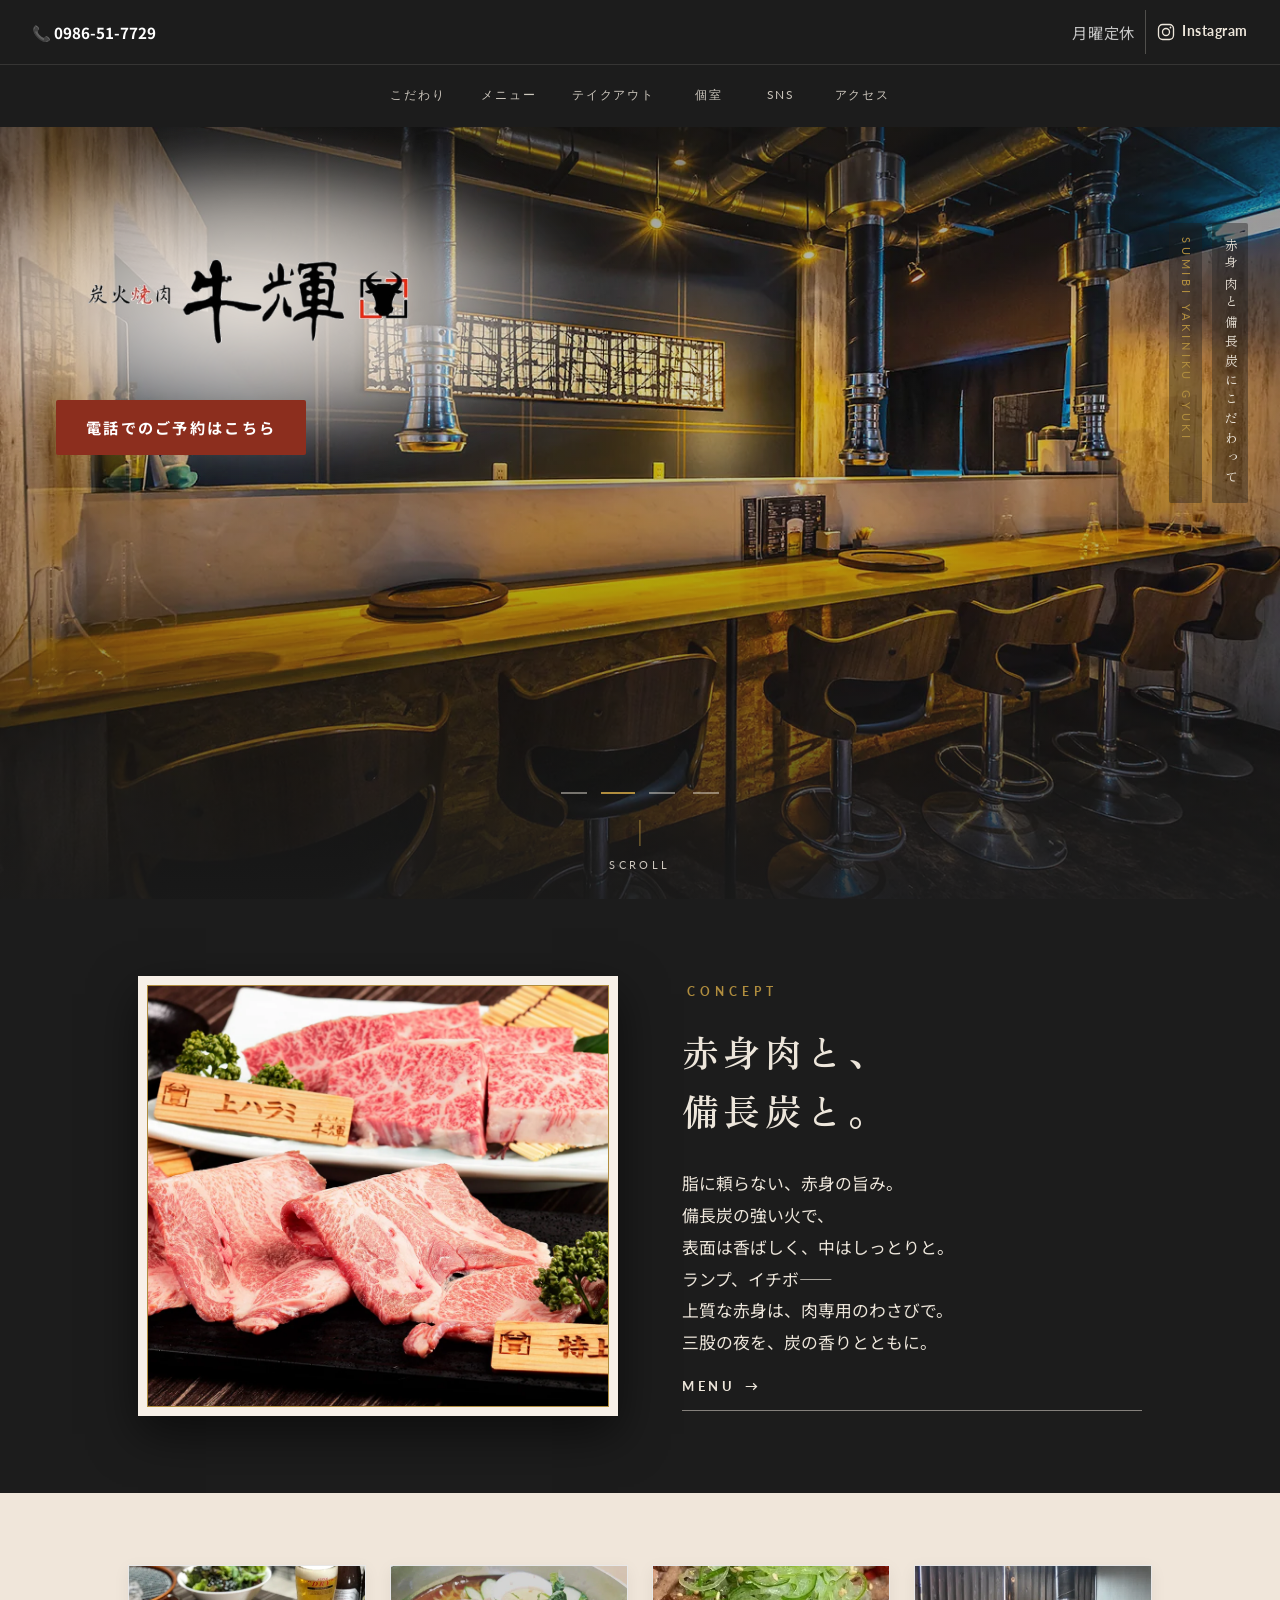
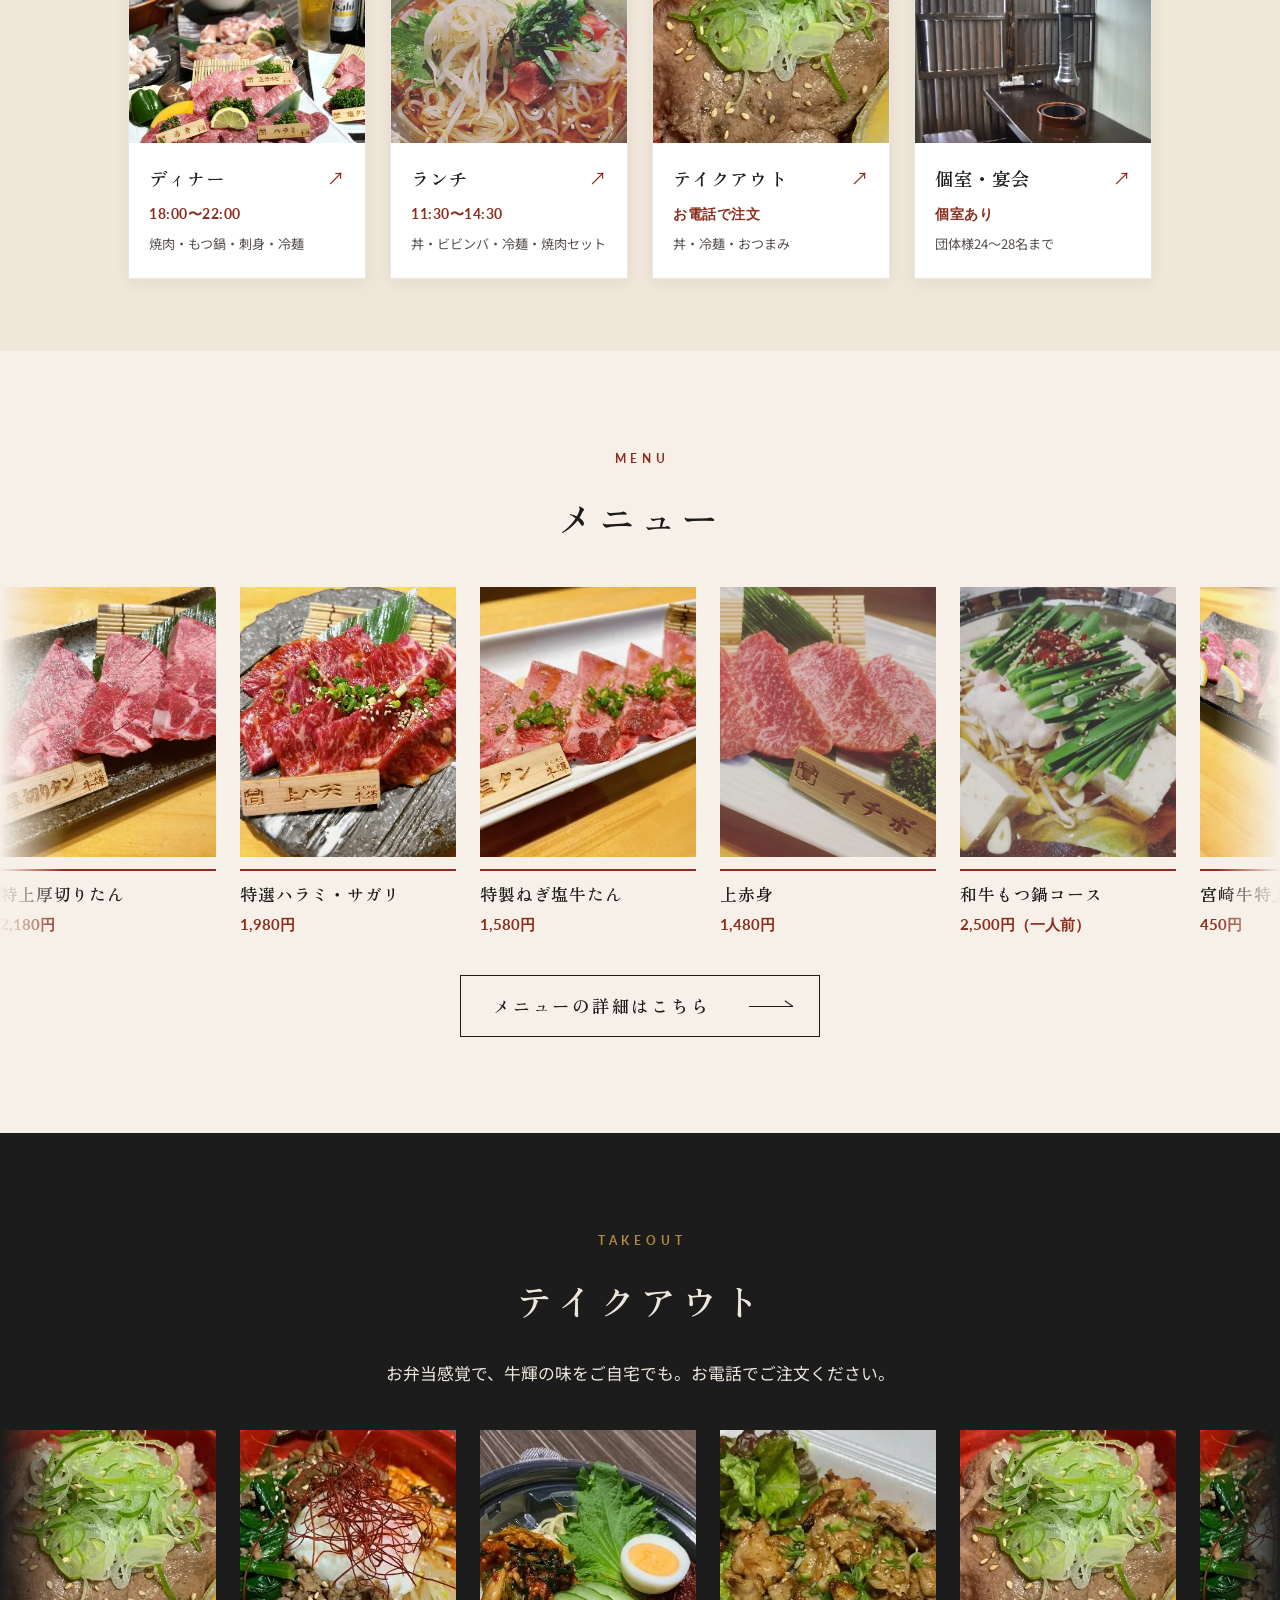
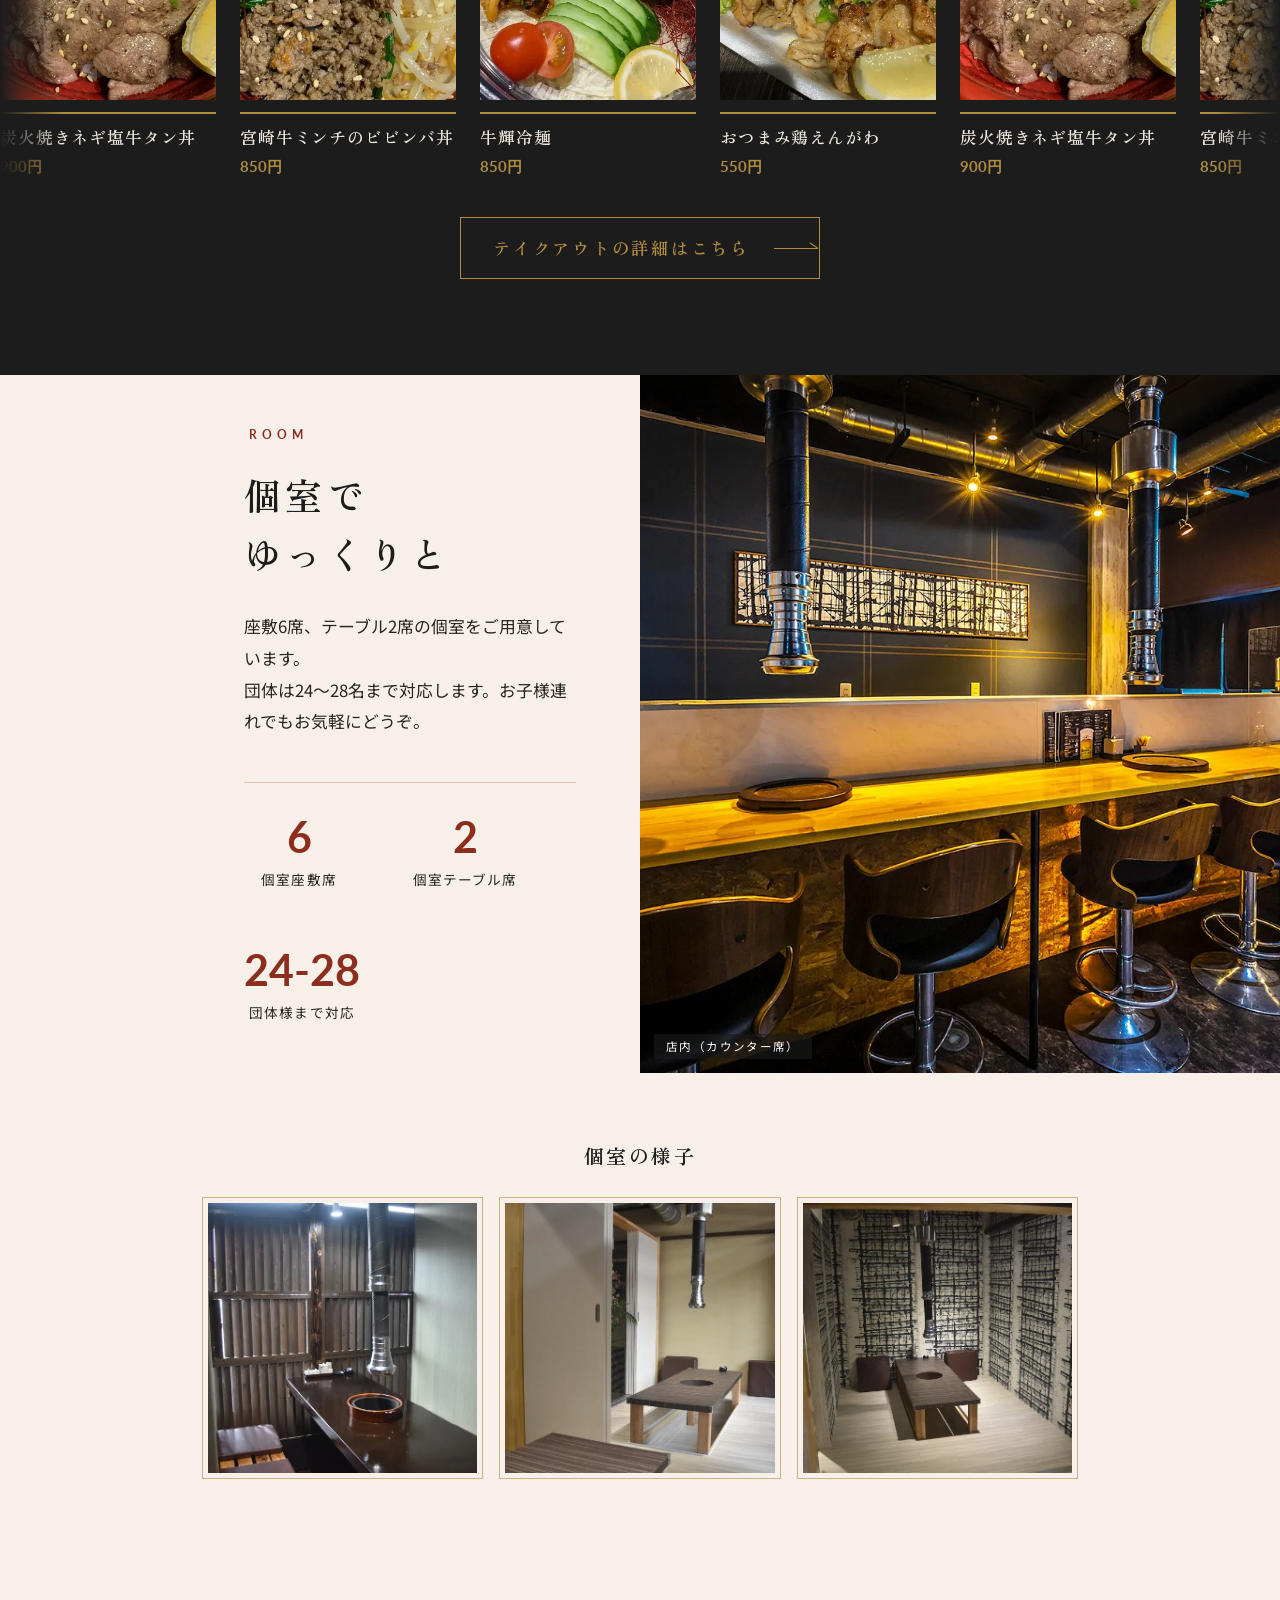
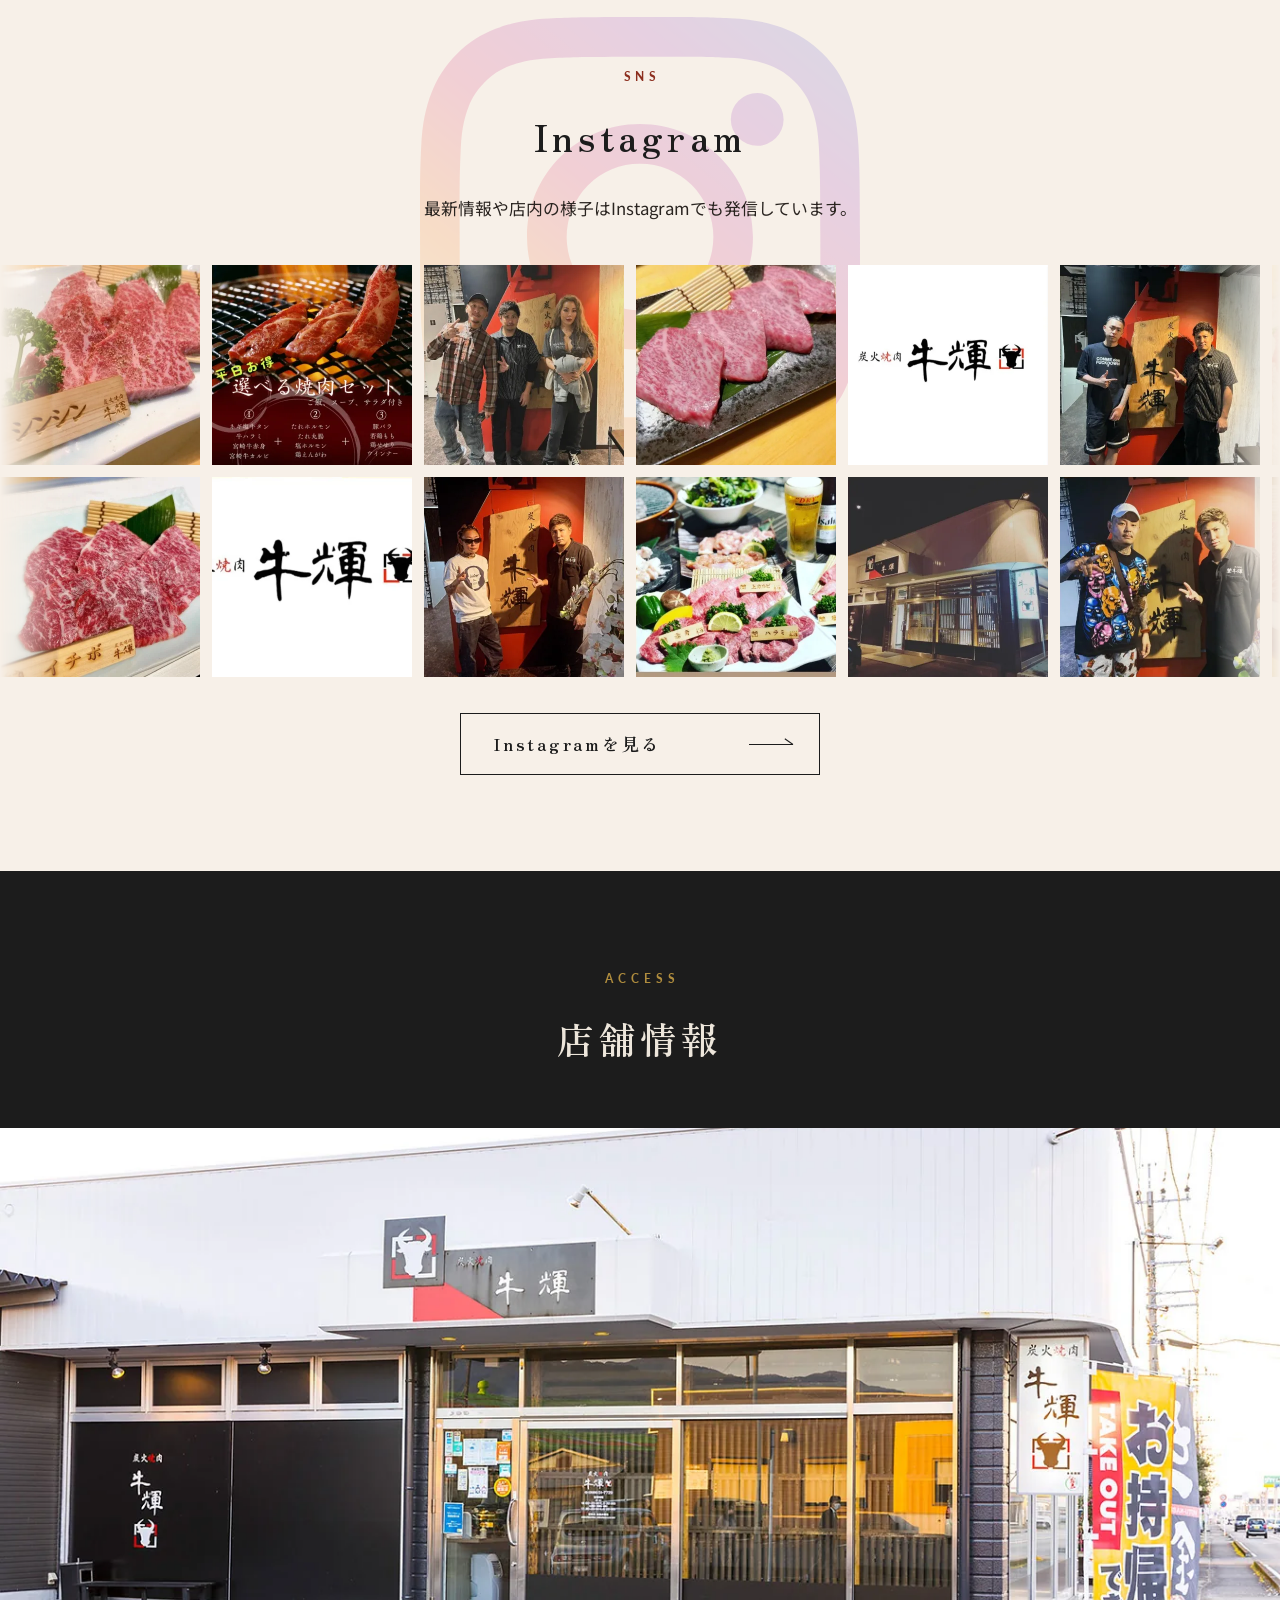
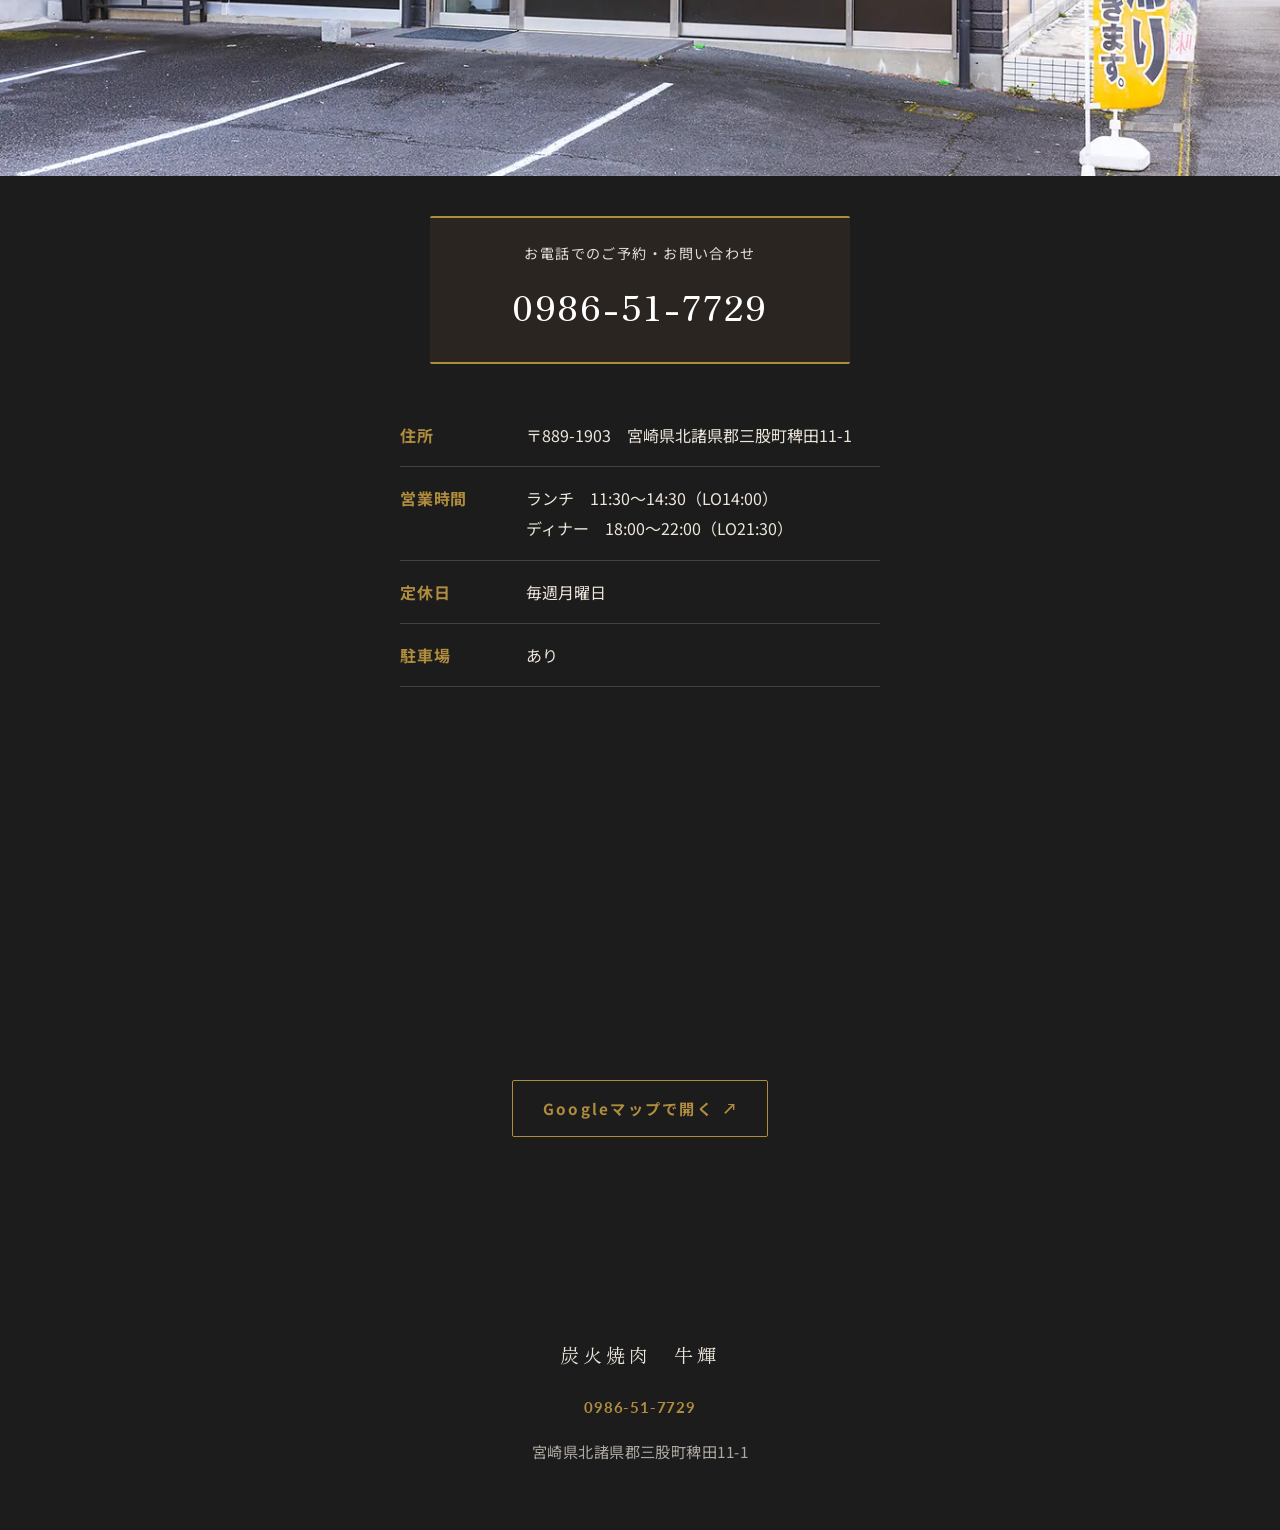
==== commit 59e8acda: "こだわりの文章を書き直し、Instagramの流れる写真を「肉→肉以外→著名人」の順に Co-Authored-By: Claude Opus 5.5 <noreply@anthropic.com>" ====
--- a/index.html
+++ b/index.html
@@ -79,8 +79,12 @@
         <p class="eyebrow reveal">CONCEPT</p>
         <h2 class="section__title reveal">赤身肉と、<br>備長炭と。</h2>
         <p class="section__lead reveal">
-          脂の少ない赤身肉を中心に、備長炭でじっくり焼き上げています。<br>
-          ランプ、イチボ、シンシンなど、希少な部位は専用のわさびでどうぞ。
+          脂に頼らない、赤身の旨み。<br>
+          備長炭の強い火で、<br>
+          表面は香ばしく、中はしっとりと。<br>
+          ランプ、イチボ――<br>
+          上質な赤身は、肉専用のわさびで。<br>
+          三股の夜を、炭の香りとともに。
         </p>
         <a class="ghost-link reveal" href="menu.html">MENU<span class="ghost-link__arrow">→</span></a>
       </div>
@@ -294,7 +298,7 @@
       <h2 class="section__title reveal">テイクアウト</h2>
       <p class="section__lead reveal">お弁当感覚で、牛輝の味をご自宅でも。お電話でご注文ください。</p>
     </div>
-      <div class="marquee" style="--marquee-duration: 60s" role="region" aria-label="テイクアウトの写真（自動で流れます）" tabindex="0">
+      <div class="marquee marquee--right" style="--marquee-duration: 60s" role="region" aria-label="テイクアウトの写真（自動で流れます）" tabindex="0">
         <ul class="marquee__track">
           <li class="dish">
             <img class="dish__img" src="assets/img/takeout-tandon.webp?v=20260925a" alt="炭火焼きネギ塩牛タン丼" loading="lazy">
@@ -477,112 +481,108 @@
 
     </div>
       <div class="insta-rows">
-        <div class="marquee marquee--right" style="--marquee-duration: 117s" role="region" aria-label="Instagramの投稿（自動で流れます）">
+        <div class="marquee marquee--right" style="--marquee-duration: 108s" role="region" aria-label="Instagramの投稿（自動で流れます）">
           <ul class="marquee__track">
+            <li class="insta-tile"><a href="https://www.instagram.com/gyuki_yakiniku/p/C3ZGPz-RcFv/" target="_blank" rel="noopener"><img src="assets/img/insta/insta-10.webp?v=20261112a" alt="Instagramの投稿：おすすめの赤身肉　シンシン" loading="lazy"></a></li>
             <li class="insta-tile"><a href="https://www.instagram.com/gyuki_yakiniku/p/DN4DJwxk6cy/" target="_blank" rel="noopener"><img src="assets/img/insta/insta-02.webp?v=20261112a" alt="Instagramの投稿：ランチの焼肉の値段を聞かれるので参考までに" loading="lazy"></a></li>
             <li class="insta-tile"><a href="https://www.instagram.com/gyuki_yakiniku/p/C2--n3pSpoa/" target="_blank" rel="noopener"><img src="assets/img/insta/insta-20.webp?v=20261112a" alt="Instagramの投稿：大人気アーティストCREAMさんにご来店頂きました" loading="lazy"></a></li>
+            <li class="insta-tile"><a href="https://www.instagram.com/gyuki_yakiniku/p/C3Y-WBBvQ2_/" target="_blank" rel="noopener"><img src="assets/img/insta/insta-11.webp?v=20261112a" alt="Instagramの投稿" loading="lazy"></a></li>
+            <li class="insta-tile"><a href="https://www.instagram.com/gyuki_yakiniku/p/DEPlFk-SnCk/" target="_blank" rel="noopener"><img src="assets/img/insta/insta-03.webp?v=20261112a" alt="Instagramの投稿：今年も一年間沢山のお客様にご来店いただきありがとうございました" loading="lazy"></a></li>
+            <li class="insta-tile"><a href="https://www.instagram.com/gyuki_yakiniku/p/Cz7SyuEy7-3/" target="_blank" rel="noopener"><img src="assets/img/insta/insta-21.webp?v=20261112a" alt="Instagramの投稿：ヒップホップアーティスト　Candeeさんにご来店いただきました" loading="lazy"></a></li>
+            <li class="insta-tile"><a href="https://www.instagram.com/gyuki_yakiniku/p/C3Bzhvjvfw0/" target="_blank" rel="noopener"><img src="assets/img/insta/insta-12.webp?v=20261112a" alt="Instagramの投稿：馬トロ生ユッケ風" loading="lazy"></a></li>
             <li class="insta-tile"><a href="https://www.instagram.com/gyuki_yakiniku/p/DBw_XLeTsqx/" target="_blank" rel="noopener"><img src="assets/img/insta/insta-05.webp?v=20261112a" alt="Instagramの投稿：いよいよ明日よりランチ営業始めます" loading="lazy"></a></li>
-            <li class="insta-tile"><a href="https://www.instagram.com/gyuki_yakiniku/p/Cz7SyuEy7-3/" target="_blank" rel="noopener"><img src="assets/img/insta/insta-21.webp?v=20261112a" alt="Instagramの投稿：ヒップホップアーティスト　Candeeさんにご来店いただきました" loading="lazy"></a></li>
+            <li class="insta-tile"><a href="https://www.instagram.com/gyuki_yakiniku/p/Cz7R0etSPN1/" target="_blank" rel="noopener"><img src="assets/img/insta/insta-22.webp?v=20261112a" alt="Instagramの投稿：大人気レゲエアーティスト　APOLLOさんにご来店いただきました" loading="lazy"></a></li>
+            <li class="insta-tile"><a href="https://www.instagram.com/gyuki_yakiniku/p/C3Byt1hPWMv/" target="_blank" rel="noopener"><img src="assets/img/insta/insta-13.webp?v=20261112a" alt="Instagramの投稿：上塩タン" loading="lazy"></a></li>
+            <li class="insta-tile"><a href="https://www.instagram.com/gyuki_yakiniku/p/DBMCFbNyV4t/" target="_blank" rel="noopener"><img src="assets/img/insta/insta-06.webp?v=20261112a" alt="Instagramの投稿：今年も、もつ鍋始まりました" loading="lazy"></a></li>
+            <li class="insta-tile"><a href="https://www.instagram.com/gyuki_yakiniku/p/Cz7RW-mygxU/" target="_blank" rel="noopener"><img src="assets/img/insta/insta-23.webp?v=20261112a" alt="Instagramの投稿：大人気レゲエアーティスト　CHEHONさんにご来店いただきました" loading="lazy"></a></li>
+            <li class="insta-tile"><a href="https://www.instagram.com/gyuki_yakiniku/p/C3Bx2JoPXFk/" target="_blank" rel="noopener"><img src="assets/img/insta/insta-14.webp?v=20261112a" alt="Instagramの投稿：牛タン好きにはたまらない厚切りタンです" loading="lazy"></a></li>
             <li class="insta-tile"><a href="https://www.instagram.com/gyuki_yakiniku/p/C3lyz8avUfV/" target="_blank" rel="noopener"><img src="assets/img/insta/insta-09.webp?v=20261112a" alt="Instagramの投稿：炙りチーズ石焼ビビンバ" loading="lazy"></a></li>
-            <li class="insta-tile"><a href="https://www.instagram.com/gyuki_yakiniku/p/Cz7R0etSPN1/" target="_blank" rel="noopener"><img src="assets/img/insta/insta-22.webp?v=20261112a" alt="Instagramの投稿：大人気レゲエアーティスト　APOLLOさんにご来店いただきました" loading="lazy"></a></li>
-            <li class="insta-tile"><a href="https://www.instagram.com/gyuki_yakiniku/p/C3Y-WBBvQ2_/" target="_blank" rel="noopener"><img src="assets/img/insta/insta-11.webp?v=20261112a" alt="Instagramの投稿" loading="lazy"></a></li>
-            <li class="insta-tile"><a href="https://www.instagram.com/gyuki_yakiniku/p/Cz7RW-mygxU/" target="_blank" rel="noopener"><img src="assets/img/insta/insta-23.webp?v=20261112a" alt="Instagramの投稿：大人気レゲエアーティスト　CHEHONさんにご来店いただきました" loading="lazy"></a></li>
-            <li class="insta-tile"><a href="https://www.instagram.com/gyuki_yakiniku/p/C3Byt1hPWMv/" target="_blank" rel="noopener"><img src="assets/img/insta/insta-13.webp?v=20261112a" alt="Instagramの投稿：上塩タン" loading="lazy"></a></li>
             <li class="insta-tile"><a href="https://www.instagram.com/gyuki_yakiniku/p/Cz7Qlx9yBP9/" target="_blank" rel="noopener"><img src="assets/img/insta/insta-24.webp?v=20261112a" alt="Instagramの投稿：レゲエアーティスト　775 ナナコさんに" loading="lazy"></a></li>
             <li class="insta-tile"><a href="https://www.instagram.com/gyuki_yakiniku/p/C3BvqT-vEyZ/" target="_blank" rel="noopener"><img src="assets/img/insta/insta-15.webp?v=20261112a" alt="Instagramの投稿：赤身肉の希少部位　ランプ" loading="lazy"></a></li>
+            <li class="insta-tile"><a href="https://www.instagram.com/gyuki_yakiniku/p/C2-_sEBycWs/" target="_blank" rel="noopener"><img src="assets/img/insta/insta-18.webp?v=20261112a" alt="Instagramの投稿：赤身肉のカルパッチョ" loading="lazy"></a></li>
             <li class="insta-tile"><a href="https://www.instagram.com/gyuki_yakiniku/p/Ch3ZYCXpo3I/" target="_blank" rel="noopener"><img src="assets/img/insta/insta-27.webp?v=20261112a" alt="Instagramの投稿：７月１６日" loading="lazy"></a></li>
+            <li class="insta-tile"><a href="https://www.instagram.com/gyuki_yakiniku/p/C3BvJzLvgye/" target="_blank" rel="noopener"><img src="assets/img/insta/insta-16.webp?v=20261112a" alt="Instagramの投稿：柔らかい肉の代表" loading="lazy"></a></li>
+            <li class="insta-tile"><a href="https://www.instagram.com/gyuki_yakiniku/p/CzpqDiKRpTl/" target="_blank" rel="noopener"><img src="assets/img/insta/insta-25.webp?v=20261112a" alt="Instagramの投稿：大人気　和牛もつ鍋コース" loading="lazy"></a></li>
+            <li class="insta-tile"><a href="https://www.instagram.com/gyuki_yakiniku/p/Cg3HRnxJxnG/" target="_blank" rel="noopener"><img src="assets/img/insta/insta-29.webp?v=20261112a" alt="Instagramの投稿：人気HIPHOPユニット" loading="lazy"></a></li>
             <li class="insta-tile"><a href="https://www.instagram.com/gyuki_yakiniku/p/C2_AruqS-ey/" target="_blank" rel="noopener"><img src="assets/img/insta/insta-17.webp?v=20261112a" alt="Instagramの投稿：当店大人気の宮崎牛握りです️" loading="lazy"></a></li>
-            <li class="insta-tile"><a href="https://www.instagram.com/gyuki_yakiniku/p/Cg3HRnxJxnG/" target="_blank" rel="noopener"><img src="assets/img/insta/insta-29.webp?v=20261112a" alt="Instagramの投稿：人気HIPHOPユニット" loading="lazy"></a></li>
-            <li class="insta-tile"><a href="https://www.instagram.com/gyuki_yakiniku/p/C2-_N2CSh4j/" target="_blank" rel="noopener"><img src="assets/img/insta/insta-19.webp?v=20261112a" alt="Instagramの投稿：イチボ入荷しました" loading="lazy"></a></li>
+            <li class="insta-tile"><a href="https://www.instagram.com/gyuki_yakiniku/p/Cg2_xZpPFFR/" target="_blank" rel="noopener"><img src="assets/img/insta/insta-31.webp?v=20261112a" alt="Instagramの投稿：夏だ‼️" loading="lazy"></a></li>
             <li class="insta-tile"><a href="https://www.instagram.com/gyuki_yakiniku/p/Cg3FQfNJNh9/" target="_blank" rel="noopener"><img src="assets/img/insta/insta-30.webp?v=20261112a" alt="Instagramの投稿：レゲエ界の今やレジェンド" loading="lazy"></a></li>
-            <li class="insta-tile"><a href="https://www.instagram.com/gyuki_yakiniku/p/CrlY_NsJlGM/" target="_blank" rel="noopener"><img src="assets/img/insta/insta-26.webp?v=20261112a" alt="Instagramの投稿：G.W営業案内です️" loading="lazy"></a></li>
-            <li class="insta-tile"><a href="https://www.instagram.com/gyuki_yakiniku/p/C2--n3pSpoa/" target="_blank" rel="noopener"><img src="assets/img/insta/insta-20.webp?v=20261112a" alt="Instagramの投稿：大人気アーティストCREAMさんにご来店頂きました" loading="lazy"></a></li>
-            <li class="insta-tile"><a href="https://www.instagram.com/gyuki_yakiniku/p/Cg2_xZpPFFR/" target="_blank" rel="noopener"><img src="assets/img/insta/insta-31.webp?v=20261112a" alt="Instagramの投稿：夏だ‼️" loading="lazy"></a></li>
-            <li class="insta-tile"><a href="https://www.instagram.com/gyuki_yakiniku/p/Cz7SyuEy7-3/" target="_blank" rel="noopener"><img src="assets/img/insta/insta-21.webp?v=20261112a" alt="Instagramの投稿：ヒップホップアーティスト　Candeeさんにご来店いただきました" loading="lazy"></a></li>
-            <li class="insta-tile"><a href="https://www.instagram.com/gyuki_yakiniku/p/CYIihHvP6q8/" target="_blank" rel="noopener"><img src="assets/img/insta/insta-33.webp?v=20261112a" alt="Instagramの投稿：年末沢山のご来店誠にありがとうございました" loading="lazy"></a></li>
-            <li class="insta-tile"><a href="https://www.instagram.com/gyuki_yakiniku/p/Cz7R0etSPN1/" target="_blank" rel="noopener"><img src="assets/img/insta/insta-22.webp?v=20261112a" alt="Instagramの投稿：大人気レゲエアーティスト　APOLLOさんにご来店いただきました" loading="lazy"></a></li>
-            <li class="insta-tile"><a href="https://www.instagram.com/gyuki_yakiniku/p/CJdtltJjdT4/" target="_blank" rel="noopener"><img src="assets/img/insta/insta-38.webp?v=20261112a" alt="Instagramの投稿：今年も皆様にはお世話になりました‍️‍️" loading="lazy"></a></li>
-            <li class="insta-tile"><a href="https://www.instagram.com/gyuki_yakiniku/p/Cz7RW-mygxU/" target="_blank" rel="noopener"><img src="assets/img/insta/insta-23.webp?v=20261112a" alt="Instagramの投稿：大人気レゲエアーティスト　CHEHONさんにご来店いただきました" loading="lazy"></a></li>
-            <li class="insta-tile"><a href="https://www.instagram.com/gyuki_yakiniku/p/CGoihgmje8J/" target="_blank" rel="noopener"><img src="assets/img/insta/insta-40.webp?v=20261112a" alt="Instagramの投稿：大人気、2H飲み放題コース4000円（税別）です️" loading="lazy"></a></li>
-            <li class="insta-tile"><a href="https://www.instagram.com/gyuki_yakiniku/p/Cz7Qlx9yBP9/" target="_blank" rel="noopener"><img src="assets/img/insta/insta-24.webp?v=20261112a" alt="Instagramの投稿：レゲエアーティスト　775 ナナコさんに" loading="lazy"></a></li>
+            <li aria-hidden="true" class="insta-tile"><a tabindex="-1" href="https://www.instagram.com/gyuki_yakiniku/p/C3ZGPz-RcFv/" target="_blank" rel="noopener"><img src="assets/img/insta/insta-10.webp?v=20261112a" alt="Instagramの投稿：おすすめの赤身肉　シンシン" loading="lazy"></a></li>
             <li aria-hidden="true" class="insta-tile"><a tabindex="-1" href="https://www.instagram.com/gyuki_yakiniku/p/DN4DJwxk6cy/" target="_blank" rel="noopener"><img src="assets/img/insta/insta-02.webp?v=20261112a" alt="Instagramの投稿：ランチの焼肉の値段を聞かれるので参考までに" loading="lazy"></a></li>
             <li aria-hidden="true" class="insta-tile"><a tabindex="-1" href="https://www.instagram.com/gyuki_yakiniku/p/C2--n3pSpoa/" target="_blank" rel="noopener"><img src="assets/img/insta/insta-20.webp?v=20261112a" alt="Instagramの投稿：大人気アーティストCREAMさんにご来店頂きました" loading="lazy"></a></li>
+            <li aria-hidden="true" class="insta-tile"><a tabindex="-1" href="https://www.instagram.com/gyuki_yakiniku/p/C3Y-WBBvQ2_/" target="_blank" rel="noopener"><img src="assets/img/insta/insta-11.webp?v=20261112a" alt="Instagramの投稿" loading="lazy"></a></li>
+            <li aria-hidden="true" class="insta-tile"><a tabindex="-1" href="https://www.instagram.com/gyuki_yakiniku/p/DEPlFk-SnCk/" target="_blank" rel="noopener"><img src="assets/img/insta/insta-03.webp?v=20261112a" alt="Instagramの投稿：今年も一年間沢山のお客様にご来店いただきありがとうございました" loading="lazy"></a></li>
+            <li aria-hidden="true" class="insta-tile"><a tabindex="-1" href="https://www.instagram.com/gyuki_yakiniku/p/Cz7SyuEy7-3/" target="_blank" rel="noopener"><img src="assets/img/insta/insta-21.webp?v=20261112a" alt="Instagramの投稿：ヒップホップアーティスト　Candeeさんにご来店いただきました" loading="lazy"></a></li>
+            <li aria-hidden="true" class="insta-tile"><a tabindex="-1" href="https://www.instagram.com/gyuki_yakiniku/p/C3Bzhvjvfw0/" target="_blank" rel="noopener"><img src="assets/img/insta/insta-12.webp?v=20261112a" alt="Instagramの投稿：馬トロ生ユッケ風" loading="lazy"></a></li>
             <li aria-hidden="true" class="insta-tile"><a tabindex="-1" href="https://www.instagram.com/gyuki_yakiniku/p/DBw_XLeTsqx/" target="_blank" rel="noopener"><img src="assets/img/insta/insta-05.webp?v=20261112a" alt="Instagramの投稿：いよいよ明日よりランチ営業始めます" loading="lazy"></a></li>
-            <li aria-hidden="true" class="insta-tile"><a tabindex="-1" href="https://www.instagram.com/gyuki_yakiniku/p/Cz7SyuEy7-3/" target="_blank" rel="noopener"><img src="assets/img/insta/insta-21.webp?v=20261112a" alt="Instagramの投稿：ヒップホップアーティスト　Candeeさんにご来店いただきました" loading="lazy"></a></li>
+            <li aria-hidden="true" class="insta-tile"><a tabindex="-1" href="https://www.instagram.com/gyuki_yakiniku/p/Cz7R0etSPN1/" target="_blank" rel="noopener"><img src="assets/img/insta/insta-22.webp?v=20261112a" alt="Instagramの投稿：大人気レゲエアーティスト　APOLLOさんにご来店いただきました" loading="lazy"></a></li>
+            <li aria-hidden="true" class="insta-tile"><a tabindex="-1" href="https://www.instagram.com/gyuki_yakiniku/p/C3Byt1hPWMv/" target="_blank" rel="noopener"><img src="assets/img/insta/insta-13.webp?v=20261112a" alt="Instagramの投稿：上塩タン" loading="lazy"></a></li>
+            <li aria-hidden="true" class="insta-tile"><a tabindex="-1" href="https://www.instagram.com/gyuki_yakiniku/p/DBMCFbNyV4t/" target="_blank" rel="noopener"><img src="assets/img/insta/insta-06.webp?v=20261112a" alt="Instagramの投稿：今年も、もつ鍋始まりました" loading="lazy"></a></li>
+            <li aria-hidden="true" class="insta-tile"><a tabindex="-1" href="https://www.instagram.com/gyuki_yakiniku/p/Cz7RW-mygxU/" target="_blank" rel="noopener"><img src="assets/img/insta/insta-23.webp?v=20261112a" alt="Instagramの投稿：大人気レゲエアーティスト　CHEHONさんにご来店いただきました" loading="lazy"></a></li>
+            <li aria-hidden="true" class="insta-tile"><a tabindex="-1" href="https://www.instagram.com/gyuki_yakiniku/p/C3Bx2JoPXFk/" target="_blank" rel="noopener"><img src="assets/img/insta/insta-14.webp?v=20261112a" alt="Instagramの投稿：牛タン好きにはたまらない厚切りタンです" loading="lazy"></a></li>
             <li aria-hidden="true" class="insta-tile"><a tabindex="-1" href="https://www.instagram.com/gyuki_yakiniku/p/C3lyz8avUfV/" target="_blank" rel="noopener"><img src="assets/img/insta/insta-09.webp?v=20261112a" alt="Instagramの投稿：炙りチーズ石焼ビビンバ" loading="lazy"></a></li>
-            <li aria-hidden="true" class="insta-tile"><a tabindex="-1" href="https://www.instagram.com/gyuki_yakiniku/p/Cz7R0etSPN1/" target="_blank" rel="noopener"><img src="assets/img/insta/insta-22.webp?v=20261112a" alt="Instagramの投稿：大人気レゲエアーティスト　APOLLOさんにご来店いただきました" loading="lazy"></a></li>
-            <li aria-hidden="true" class="insta-tile"><a tabindex="-1" href="https://www.instagram.com/gyuki_yakiniku/p/C3Y-WBBvQ2_/" target="_blank" rel="noopener"><img src="assets/img/insta/insta-11.webp?v=20261112a" alt="Instagramの投稿" loading="lazy"></a></li>
-            <li aria-hidden="true" class="insta-tile"><a tabindex="-1" href="https://www.instagram.com/gyuki_yakiniku/p/Cz7RW-mygxU/" target="_blank" rel="noopener"><img src="assets/img/insta/insta-23.webp?v=20261112a" alt="Instagramの投稿：大人気レゲエアーティスト　CHEHONさんにご来店いただきました" loading="lazy"></a></li>
-            <li aria-hidden="true" class="insta-tile"><a tabindex="-1" href="https://www.instagram.com/gyuki_yakiniku/p/C3Byt1hPWMv/" target="_blank" rel="noopener"><img src="assets/img/insta/insta-13.webp?v=20261112a" alt="Instagramの投稿：上塩タン" loading="lazy"></a></li>
             <li aria-hidden="true" class="insta-tile"><a tabindex="-1" href="https://www.instagram.com/gyuki_yakiniku/p/Cz7Qlx9yBP9/" target="_blank" rel="noopener"><img src="assets/img/insta/insta-24.webp?v=20261112a" alt="Instagramの投稿：レゲエアーティスト　775 ナナコさんに" loading="lazy"></a></li>
             <li aria-hidden="true" class="insta-tile"><a tabindex="-1" href="https://www.instagram.com/gyuki_yakiniku/p/C3BvqT-vEyZ/" target="_blank" rel="noopener"><img src="assets/img/insta/insta-15.webp?v=20261112a" alt="Instagramの投稿：赤身肉の希少部位　ランプ" loading="lazy"></a></li>
+            <li aria-hidden="true" class="insta-tile"><a tabindex="-1" href="https://www.instagram.com/gyuki_yakiniku/p/C2-_sEBycWs/" target="_blank" rel="noopener"><img src="assets/img/insta/insta-18.webp?v=20261112a" alt="Instagramの投稿：赤身肉のカルパッチョ" loading="lazy"></a></li>
             <li aria-hidden="true" class="insta-tile"><a tabindex="-1" href="https://www.instagram.com/gyuki_yakiniku/p/Ch3ZYCXpo3I/" target="_blank" rel="noopener"><img src="assets/img/insta/insta-27.webp?v=20261112a" alt="Instagramの投稿：７月１６日" loading="lazy"></a></li>
+            <li aria-hidden="true" class="insta-tile"><a tabindex="-1" href="https://www.instagram.com/gyuki_yakiniku/p/C3BvJzLvgye/" target="_blank" rel="noopener"><img src="assets/img/insta/insta-16.webp?v=20261112a" alt="Instagramの投稿：柔らかい肉の代表" loading="lazy"></a></li>
+            <li aria-hidden="true" class="insta-tile"><a tabindex="-1" href="https://www.instagram.com/gyuki_yakiniku/p/CzpqDiKRpTl/" target="_blank" rel="noopener"><img src="assets/img/insta/insta-25.webp?v=20261112a" alt="Instagramの投稿：大人気　和牛もつ鍋コース" loading="lazy"></a></li>
+            <li aria-hidden="true" class="insta-tile"><a tabindex="-1" href="https://www.instagram.com/gyuki_yakiniku/p/Cg3HRnxJxnG/" target="_blank" rel="noopener"><img src="assets/img/insta/insta-29.webp?v=20261112a" alt="Instagramの投稿：人気HIPHOPユニット" loading="lazy"></a></li>
             <li aria-hidden="true" class="insta-tile"><a tabindex="-1" href="https://www.instagram.com/gyuki_yakiniku/p/C2_AruqS-ey/" target="_blank" rel="noopener"><img src="assets/img/insta/insta-17.webp?v=20261112a" alt="Instagramの投稿：当店大人気の宮崎牛握りです️" loading="lazy"></a></li>
-            <li aria-hidden="true" class="insta-tile"><a tabindex="-1" href="https://www.instagram.com/gyuki_yakiniku/p/Cg3HRnxJxnG/" target="_blank" rel="noopener"><img src="assets/img/insta/insta-29.webp?v=20261112a" alt="Instagramの投稿：人気HIPHOPユニット" loading="lazy"></a></li>
-            <li aria-hidden="true" class="insta-tile"><a tabindex="-1" href="https://www.instagram.com/gyuki_yakiniku/p/C2-_N2CSh4j/" target="_blank" rel="noopener"><img src="assets/img/insta/insta-19.webp?v=20261112a" alt="Instagramの投稿：イチボ入荷しました" loading="lazy"></a></li>
+            <li aria-hidden="true" class="insta-tile"><a tabindex="-1" href="https://www.instagram.com/gyuki_yakiniku/p/Cg2_xZpPFFR/" target="_blank" rel="noopener"><img src="assets/img/insta/insta-31.webp?v=20261112a" alt="Instagramの投稿：夏だ‼️" loading="lazy"></a></li>
             <li aria-hidden="true" class="insta-tile"><a tabindex="-1" href="https://www.instagram.com/gyuki_yakiniku/p/Cg3FQfNJNh9/" target="_blank" rel="noopener"><img src="assets/img/insta/insta-30.webp?v=20261112a" alt="Instagramの投稿：レゲエ界の今やレジェンド" loading="lazy"></a></li>
-            <li aria-hidden="true" class="insta-tile"><a tabindex="-1" href="https://www.instagram.com/gyuki_yakiniku/p/CrlY_NsJlGM/" target="_blank" rel="noopener"><img src="assets/img/insta/insta-26.webp?v=20261112a" alt="Instagramの投稿：G.W営業案内です️" loading="lazy"></a></li>
-            <li aria-hidden="true" class="insta-tile"><a tabindex="-1" href="https://www.instagram.com/gyuki_yakiniku/p/C2--n3pSpoa/" target="_blank" rel="noopener"><img src="assets/img/insta/insta-20.webp?v=20261112a" alt="Instagramの投稿：大人気アーティストCREAMさんにご来店頂きました" loading="lazy"></a></li>
-            <li aria-hidden="true" class="insta-tile"><a tabindex="-1" href="https://www.instagram.com/gyuki_yakiniku/p/Cg2_xZpPFFR/" target="_blank" rel="noopener"><img src="assets/img/insta/insta-31.webp?v=20261112a" alt="Instagramの投稿：夏だ‼️" loading="lazy"></a></li>
-            <li aria-hidden="true" class="insta-tile"><a tabindex="-1" href="https://www.instagram.com/gyuki_yakiniku/p/Cz7SyuEy7-3/" target="_blank" rel="noopener"><img src="assets/img/insta/insta-21.webp?v=20261112a" alt="Instagramの投稿：ヒップホップアーティスト　Candeeさんにご来店いただきました" loading="lazy"></a></li>
-            <li aria-hidden="true" class="insta-tile"><a tabindex="-1" href="https://www.instagram.com/gyuki_yakiniku/p/CYIihHvP6q8/" target="_blank" rel="noopener"><img src="assets/img/insta/insta-33.webp?v=20261112a" alt="Instagramの投稿：年末沢山のご来店誠にありがとうございました" loading="lazy"></a></li>
-            <li aria-hidden="true" class="insta-tile"><a tabindex="-1" href="https://www.instagram.com/gyuki_yakiniku/p/Cz7R0etSPN1/" target="_blank" rel="noopener"><img src="assets/img/insta/insta-22.webp?v=20261112a" alt="Instagramの投稿：大人気レゲエアーティスト　APOLLOさんにご来店いただきました" loading="lazy"></a></li>
-            <li aria-hidden="true" class="insta-tile"><a tabindex="-1" href="https://www.instagram.com/gyuki_yakiniku/p/CJdtltJjdT4/" target="_blank" rel="noopener"><img src="assets/img/insta/insta-38.webp?v=20261112a" alt="Instagramの投稿：今年も皆様にはお世話になりました‍️‍️" loading="lazy"></a></li>
-            <li aria-hidden="true" class="insta-tile"><a tabindex="-1" href="https://www.instagram.com/gyuki_yakiniku/p/Cz7RW-mygxU/" target="_blank" rel="noopener"><img src="assets/img/insta/insta-23.webp?v=20261112a" alt="Instagramの投稿：大人気レゲエアーティスト　CHEHONさんにご来店いただきました" loading="lazy"></a></li>
-            <li aria-hidden="true" class="insta-tile"><a tabindex="-1" href="https://www.instagram.com/gyuki_yakiniku/p/CGoihgmje8J/" target="_blank" rel="noopener"><img src="assets/img/insta/insta-40.webp?v=20261112a" alt="Instagramの投稿：大人気、2H飲み放題コース4000円（税別）です️" loading="lazy"></a></li>
-            <li aria-hidden="true" class="insta-tile"><a tabindex="-1" href="https://www.instagram.com/gyuki_yakiniku/p/Cz7Qlx9yBP9/" target="_blank" rel="noopener"><img src="assets/img/insta/insta-24.webp?v=20261112a" alt="Instagramの投稿：レゲエアーティスト　775 ナナコさんに" loading="lazy"></a></li>
           </ul>
         </div>
           <div class="marquee" style="--marquee-duration: 108s" role="region" aria-label="Instagramの投稿（自動で流れます）">
           <ul class="marquee__track">
+            <li class="insta-tile"><a href="https://www.instagram.com/gyuki_yakiniku/p/C2-_N2CSh4j/" target="_blank" rel="noopener"><img src="assets/img/insta/insta-19.webp?v=20261112a" alt="Instagramの投稿：イチボ入荷しました" loading="lazy"></a></li>
+            <li class="insta-tile"><a href="https://www.instagram.com/gyuki_yakiniku/p/CYIihHvP6q8/" target="_blank" rel="noopener"><img src="assets/img/insta/insta-33.webp?v=20261112a" alt="Instagramの投稿：年末沢山のご来店誠にありがとうございました" loading="lazy"></a></li>
+            <li class="insta-tile"><a href="https://www.instagram.com/gyuki_yakiniku/p/Cz7Qlx9yBP9/" target="_blank" rel="noopener"><img src="assets/img/insta/insta-24.webp?v=20261112a" alt="Instagramの投稿：レゲエアーティスト　775 ナナコさんに" loading="lazy"></a></li>
+            <li class="insta-tile"><a href="https://www.instagram.com/gyuki_yakiniku/p/CrlY_NsJlGM/" target="_blank" rel="noopener"><img src="assets/img/insta/insta-26.webp?v=20261112a" alt="Instagramの投稿：G.W営業案内です️" loading="lazy"></a></li>
+            <li class="insta-tile"><a href="https://www.instagram.com/gyuki_yakiniku/p/CJdtltJjdT4/" target="_blank" rel="noopener"><img src="assets/img/insta/insta-38.webp?v=20261112a" alt="Instagramの投稿：今年も皆様にはお世話になりました‍️‍️" loading="lazy"></a></li>
+            <li class="insta-tile"><a href="https://www.instagram.com/gyuki_yakiniku/p/Ch3ZYCXpo3I/" target="_blank" rel="noopener"><img src="assets/img/insta/insta-27.webp?v=20261112a" alt="Instagramの投稿：７月１６日" loading="lazy"></a></li>
+            <li class="insta-tile"><a href="https://www.instagram.com/gyuki_yakiniku/p/ChBfijypzsm/" target="_blank" rel="noopener"><img src="assets/img/insta/insta-28.webp?v=20261112a" alt="Instagramの投稿：当店大人気のイチボです️" loading="lazy"></a></li>
+            <li class="insta-tile"><a href="https://www.instagram.com/gyuki_yakiniku/p/CIMu4kHDhZz/" target="_blank" rel="noopener"><img src="assets/img/insta/insta-39.webp?v=20261112a" alt="Instagramの投稿：もつ鍋コース¥3,500（税別）" loading="lazy"></a></li>
+            <li class="insta-tile"><a href="https://www.instagram.com/gyuki_yakiniku/p/Cg3HRnxJxnG/" target="_blank" rel="noopener"><img src="assets/img/insta/insta-29.webp?v=20261112a" alt="Instagramの投稿：人気HIPHOPユニット" loading="lazy"></a></li>
+            <li class="insta-tile"><a href="https://www.instagram.com/gyuki_yakiniku/p/CgnkzpaJ7gC/" target="_blank" rel="noopener"><img src="assets/img/insta/insta-32.webp?v=20261112a" alt="Instagramの投稿：皆様、猛暑が続いておりますがいかがお過ごしでしょうか️" loading="lazy"></a></li>
+            <li class="insta-tile"><a href="https://www.instagram.com/gyuki_yakiniku/p/DN4DJwxk6cy/" target="_blank" rel="noopener"><img src="assets/img/insta/insta-02.webp?v=20261112a" alt="Instagramの投稿：ランチの焼肉の値段を聞かれるので参考までに" loading="lazy"></a></li>
+            <li class="insta-tile"><a href="https://www.instagram.com/gyuki_yakiniku/p/Cg3FQfNJNh9/" target="_blank" rel="noopener"><img src="assets/img/insta/insta-30.webp?v=20261112a" alt="Instagramの投稿：レゲエ界の今やレジェンド" loading="lazy"></a></li>
+            <li class="insta-tile"><a href="https://www.instagram.com/gyuki_yakiniku/p/CNkA0wpjz4m/" target="_blank" rel="noopener"><img src="assets/img/insta/insta-35.webp?v=20261112a" alt="Instagramの投稿：バランスの良い赤身肉ですね〜" loading="lazy"></a></li>
             <li class="insta-tile"><a href="https://www.instagram.com/gyuki_yakiniku/p/DEPlFk-SnCk/" target="_blank" rel="noopener"><img src="assets/img/insta/insta-03.webp?v=20261112a" alt="Instagramの投稿：今年も一年間沢山のお客様にご来店いただきありがとうございました" loading="lazy"></a></li>
-            <li class="insta-tile"><a href="https://www.instagram.com/gyuki_yakiniku/p/Cz7Qlx9yBP9/" target="_blank" rel="noopener"><img src="assets/img/insta/insta-24.webp?v=20261112a" alt="Instagramの投稿：レゲエアーティスト　775 ナナコさんに" loading="lazy"></a></li>
+            <li class="insta-tile"><a href="https://www.instagram.com/gyuki_yakiniku/p/C2--n3pSpoa/" target="_blank" rel="noopener"><img src="assets/img/insta/insta-20.webp?v=20261112a" alt="Instagramの投稿：大人気アーティストCREAMさんにご来店頂きました" loading="lazy"></a></li>
+            <li class="insta-tile"><a href="https://www.instagram.com/gyuki_yakiniku/p/CGoihgmje8J/" target="_blank" rel="noopener"><img src="assets/img/insta/insta-40.webp?v=20261112a" alt="Instagramの投稿：大人気、2H飲み放題コース4000円（税別）です️" loading="lazy"></a></li>
+            <li class="insta-tile"><a href="https://www.instagram.com/gyuki_yakiniku/p/DBw_XLeTsqx/" target="_blank" rel="noopener"><img src="assets/img/insta/insta-05.webp?v=20261112a" alt="Instagramの投稿：いよいよ明日よりランチ営業始めます" loading="lazy"></a></li>
+            <li class="insta-tile"><a href="https://www.instagram.com/gyuki_yakiniku/p/Cz7SyuEy7-3/" target="_blank" rel="noopener"><img src="assets/img/insta/insta-21.webp?v=20261112a" alt="Instagramの投稿：ヒップホップアーティスト　Candeeさんにご来店いただきました" loading="lazy"></a></li>
+            <li class="insta-tile"><a href="https://www.instagram.com/gyuki_yakiniku/p/C3ZGPz-RcFv/" target="_blank" rel="noopener"><img src="assets/img/insta/insta-10.webp?v=20261112a" alt="Instagramの投稿：おすすめの赤身肉　シンシン" loading="lazy"></a></li>
             <li class="insta-tile"><a href="https://www.instagram.com/gyuki_yakiniku/p/DBMCFbNyV4t/" target="_blank" rel="noopener"><img src="assets/img/insta/insta-06.webp?v=20261112a" alt="Instagramの投稿：今年も、もつ鍋始まりました" loading="lazy"></a></li>
-            <li class="insta-tile"><a href="https://www.instagram.com/gyuki_yakiniku/p/Ch3ZYCXpo3I/" target="_blank" rel="noopener"><img src="assets/img/insta/insta-27.webp?v=20261112a" alt="Instagramの投稿：７月１６日" loading="lazy"></a></li>
-            <li class="insta-tile"><a href="https://www.instagram.com/gyuki_yakiniku/p/C3ZGPz-RcFv/" target="_blank" rel="noopener"><img src="assets/img/insta/insta-10.webp?v=20261112a" alt="Instagramの投稿：おすすめの赤身肉　シンシン" loading="lazy"></a></li>
-            <li class="insta-tile"><a href="https://www.instagram.com/gyuki_yakiniku/p/Cg3HRnxJxnG/" target="_blank" rel="noopener"><img src="assets/img/insta/insta-29.webp?v=20261112a" alt="Instagramの投稿：人気HIPHOPユニット" loading="lazy"></a></li>
-            <li class="insta-tile"><a href="https://www.instagram.com/gyuki_yakiniku/p/C3Bzhvjvfw0/" target="_blank" rel="noopener"><img src="assets/img/insta/insta-12.webp?v=20261112a" alt="Instagramの投稿：馬トロ生ユッケ風" loading="lazy"></a></li>
-            <li class="insta-tile"><a href="https://www.instagram.com/gyuki_yakiniku/p/Cg3FQfNJNh9/" target="_blank" rel="noopener"><img src="assets/img/insta/insta-30.webp?v=20261112a" alt="Instagramの投稿：レゲエ界の今やレジェンド" loading="lazy"></a></li>
-            <li class="insta-tile"><a href="https://www.instagram.com/gyuki_yakiniku/p/C3Bx2JoPXFk/" target="_blank" rel="noopener"><img src="assets/img/insta/insta-14.webp?v=20261112a" alt="Instagramの投稿：牛タン好きにはたまらない厚切りタンです" loading="lazy"></a></li>
-            <li class="insta-tile"><a href="https://www.instagram.com/gyuki_yakiniku/p/C2--n3pSpoa/" target="_blank" rel="noopener"><img src="assets/img/insta/insta-20.webp?v=20261112a" alt="Instagramの投稿：大人気アーティストCREAMさんにご来店頂きました" loading="lazy"></a></li>
-            <li class="insta-tile"><a href="https://www.instagram.com/gyuki_yakiniku/p/C3BvJzLvgye/" target="_blank" rel="noopener"><img src="assets/img/insta/insta-16.webp?v=20261112a" alt="Instagramの投稿：柔らかい肉の代表" loading="lazy"></a></li>
-            <li class="insta-tile"><a href="https://www.instagram.com/gyuki_yakiniku/p/Cz7SyuEy7-3/" target="_blank" rel="noopener"><img src="assets/img/insta/insta-21.webp?v=20261112a" alt="Instagramの投稿：ヒップホップアーティスト　Candeeさんにご来店いただきました" loading="lazy"></a></li>
-            <li class="insta-tile"><a href="https://www.instagram.com/gyuki_yakiniku/p/C2-_sEBycWs/" target="_blank" rel="noopener"><img src="assets/img/insta/insta-18.webp?v=20261112a" alt="Instagramの投稿：赤身肉のカルパッチョ" loading="lazy"></a></li>
             <li class="insta-tile"><a href="https://www.instagram.com/gyuki_yakiniku/p/Cz7R0etSPN1/" target="_blank" rel="noopener"><img src="assets/img/insta/insta-22.webp?v=20261112a" alt="Instagramの投稿：大人気レゲエアーティスト　APOLLOさんにご来店いただきました" loading="lazy"></a></li>
-            <li class="insta-tile"><a href="https://www.instagram.com/gyuki_yakiniku/p/CzpqDiKRpTl/" target="_blank" rel="noopener"><img src="assets/img/insta/insta-25.webp?v=20261112a" alt="Instagramの投稿：大人気　和牛もつ鍋コース" loading="lazy"></a></li>
+            <li class="insta-tile"><a href="https://www.instagram.com/gyuki_yakiniku/p/C3Y-WBBvQ2_/" target="_blank" rel="noopener"><img src="assets/img/insta/insta-11.webp?v=20261112a" alt="Instagramの投稿" loading="lazy"></a></li>
+            <li class="insta-tile"><a href="https://www.instagram.com/gyuki_yakiniku/p/C3lyz8avUfV/" target="_blank" rel="noopener"><img src="assets/img/insta/insta-09.webp?v=20261112a" alt="Instagramの投稿：炙りチーズ石焼ビビンバ" loading="lazy"></a></li>
             <li class="insta-tile"><a href="https://www.instagram.com/gyuki_yakiniku/p/Cz7RW-mygxU/" target="_blank" rel="noopener"><img src="assets/img/insta/insta-23.webp?v=20261112a" alt="Instagramの投稿：大人気レゲエアーティスト　CHEHONさんにご来店いただきました" loading="lazy"></a></li>
-            <li class="insta-tile"><a href="https://www.instagram.com/gyuki_yakiniku/p/ChBfijypzsm/" target="_blank" rel="noopener"><img src="assets/img/insta/insta-28.webp?v=20261112a" alt="Instagramの投稿：当店大人気のイチボです️" loading="lazy"></a></li>
-            <li class="insta-tile"><a href="https://www.instagram.com/gyuki_yakiniku/p/Cz7Qlx9yBP9/" target="_blank" rel="noopener"><img src="assets/img/insta/insta-24.webp?v=20261112a" alt="Instagramの投稿：レゲエアーティスト　775 ナナコさんに" loading="lazy"></a></li>
-            <li class="insta-tile"><a href="https://www.instagram.com/gyuki_yakiniku/p/CgnkzpaJ7gC/" target="_blank" rel="noopener"><img src="assets/img/insta/insta-32.webp?v=20261112a" alt="Instagramの投稿：皆様、猛暑が続いておりますがいかがお過ごしでしょうか️" loading="lazy"></a></li>
-            <li class="insta-tile"><a href="https://www.instagram.com/gyuki_yakiniku/p/Ch3ZYCXpo3I/" target="_blank" rel="noopener"><img src="assets/img/insta/insta-27.webp?v=20261112a" alt="Instagramの投稿：７月１６日" loading="lazy"></a></li>
-            <li class="insta-tile"><a href="https://www.instagram.com/gyuki_yakiniku/p/CNkA0wpjz4m/" target="_blank" rel="noopener"><img src="assets/img/insta/insta-35.webp?v=20261112a" alt="Instagramの投稿：バランスの良い赤身肉ですね〜" loading="lazy"></a></li>
-            <li class="insta-tile"><a href="https://www.instagram.com/gyuki_yakiniku/p/Cg3HRnxJxnG/" target="_blank" rel="noopener"><img src="assets/img/insta/insta-29.webp?v=20261112a" alt="Instagramの投稿：人気HIPHOPユニット" loading="lazy"></a></li>
-            <li class="insta-tile"><a href="https://www.instagram.com/gyuki_yakiniku/p/CIMu4kHDhZz/" target="_blank" rel="noopener"><img src="assets/img/insta/insta-39.webp?v=20261112a" alt="Instagramの投稿：もつ鍋コース¥3,500（税別）" loading="lazy"></a></li>
-            <li class="insta-tile"><a href="https://www.instagram.com/gyuki_yakiniku/p/Cg3FQfNJNh9/" target="_blank" rel="noopener"><img src="assets/img/insta/insta-30.webp?v=20261112a" alt="Instagramの投稿：レゲエ界の今やレジェンド" loading="lazy"></a></li>
+            <li aria-hidden="true" class="insta-tile"><a tabindex="-1" href="https://www.instagram.com/gyuki_yakiniku/p/C2-_N2CSh4j/" target="_blank" rel="noopener"><img src="assets/img/insta/insta-19.webp?v=20261112a" alt="Instagramの投稿：イチボ入荷しました" loading="lazy"></a></li>
+            <li aria-hidden="true" class="insta-tile"><a tabindex="-1" href="https://www.instagram.com/gyuki_yakiniku/p/CYIihHvP6q8/" target="_blank" rel="noopener"><img src="assets/img/insta/insta-33.webp?v=20261112a" alt="Instagramの投稿：年末沢山のご来店誠にありがとうございました" loading="lazy"></a></li>
+            <li aria-hidden="true" class="insta-tile"><a tabindex="-1" href="https://www.instagram.com/gyuki_yakiniku/p/Cz7Qlx9yBP9/" target="_blank" rel="noopener"><img src="assets/img/insta/insta-24.webp?v=20261112a" alt="Instagramの投稿：レゲエアーティスト　775 ナナコさんに" loading="lazy"></a></li>
+            <li aria-hidden="true" class="insta-tile"><a tabindex="-1" href="https://www.instagram.com/gyuki_yakiniku/p/CrlY_NsJlGM/" target="_blank" rel="noopener"><img src="assets/img/insta/insta-26.webp?v=20261112a" alt="Instagramの投稿：G.W営業案内です️" loading="lazy"></a></li>
+            <li aria-hidden="true" class="insta-tile"><a tabindex="-1" href="https://www.instagram.com/gyuki_yakiniku/p/CJdtltJjdT4/" target="_blank" rel="noopener"><img src="assets/img/insta/insta-38.webp?v=20261112a" alt="Instagramの投稿：今年も皆様にはお世話になりました‍️‍️" loading="lazy"></a></li>
+            <li aria-hidden="true" class="insta-tile"><a tabindex="-1" href="https://www.instagram.com/gyuki_yakiniku/p/Ch3ZYCXpo3I/" target="_blank" rel="noopener"><img src="assets/img/insta/insta-27.webp?v=20261112a" alt="Instagramの投稿：７月１６日" loading="lazy"></a></li>
+            <li aria-hidden="true" class="insta-tile"><a tabindex="-1" href="https://www.instagram.com/gyuki_yakiniku/p/ChBfijypzsm/" target="_blank" rel="noopener"><img src="assets/img/insta/insta-28.webp?v=20261112a" alt="Instagramの投稿：当店大人気のイチボです️" loading="lazy"></a></li>
+            <li aria-hidden="true" class="insta-tile"><a tabindex="-1" href="https://www.instagram.com/gyuki_yakiniku/p/CIMu4kHDhZz/" target="_blank" rel="noopener"><img src="assets/img/insta/insta-39.webp?v=20261112a" alt="Instagramの投稿：もつ鍋コース¥3,500（税別）" loading="lazy"></a></li>
+            <li aria-hidden="true" class="insta-tile"><a tabindex="-1" href="https://www.instagram.com/gyuki_yakiniku/p/Cg3HRnxJxnG/" target="_blank" rel="noopener"><img src="assets/img/insta/insta-29.webp?v=20261112a" alt="Instagramの投稿：人気HIPHOPユニット" loading="lazy"></a></li>
+            <li aria-hidden="true" class="insta-tile"><a tabindex="-1" href="https://www.instagram.com/gyuki_yakiniku/p/CgnkzpaJ7gC/" target="_blank" rel="noopener"><img src="assets/img/insta/insta-32.webp?v=20261112a" alt="Instagramの投稿：皆様、猛暑が続いておりますがいかがお過ごしでしょうか️" loading="lazy"></a></li>
+            <li aria-hidden="true" class="insta-tile"><a tabindex="-1" href="https://www.instagram.com/gyuki_yakiniku/p/DN4DJwxk6cy/" target="_blank" rel="noopener"><img src="assets/img/insta/insta-02.webp?v=20261112a" alt="Instagramの投稿：ランチの焼肉の値段を聞かれるので参考までに" loading="lazy"></a></li>
+            <li aria-hidden="true" class="insta-tile"><a tabindex="-1" href="https://www.instagram.com/gyuki_yakiniku/p/Cg3FQfNJNh9/" target="_blank" rel="noopener"><img src="assets/img/insta/insta-30.webp?v=20261112a" alt="Instagramの投稿：レゲエ界の今やレジェンド" loading="lazy"></a></li>
+            <li aria-hidden="true" class="insta-tile"><a tabindex="-1" href="https://www.instagram.com/gyuki_yakiniku/p/CNkA0wpjz4m/" target="_blank" rel="noopener"><img src="assets/img/insta/insta-35.webp?v=20261112a" alt="Instagramの投稿：バランスの良い赤身肉ですね〜" loading="lazy"></a></li>
             <li aria-hidden="true" class="insta-tile"><a tabindex="-1" href="https://www.instagram.com/gyuki_yakiniku/p/DEPlFk-SnCk/" target="_blank" rel="noopener"><img src="assets/img/insta/insta-03.webp?v=20261112a" alt="Instagramの投稿：今年も一年間沢山のお客様にご来店いただきありがとうございました" loading="lazy"></a></li>
-            <li aria-hidden="true" class="insta-tile"><a tabindex="-1" href="https://www.instagram.com/gyuki_yakiniku/p/Cz7Qlx9yBP9/" target="_blank" rel="noopener"><img src="assets/img/insta/insta-24.webp?v=20261112a" alt="Instagramの投稿：レゲエアーティスト　775 ナナコさんに" loading="lazy"></a></li>
+            <li aria-hidden="true" class="insta-tile"><a tabindex="-1" href="https://www.instagram.com/gyuki_yakiniku/p/C2--n3pSpoa/" target="_blank" rel="noopener"><img src="assets/img/insta/insta-20.webp?v=20261112a" alt="Instagramの投稿：大人気アーティストCREAMさんにご来店頂きました" loading="lazy"></a></li>
+            <li aria-hidden="true" class="insta-tile"><a tabindex="-1" href="https://www.instagram.com/gyuki_yakiniku/p/CGoihgmje8J/" target="_blank" rel="noopener"><img src="assets/img/insta/insta-40.webp?v=20261112a" alt="Instagramの投稿：大人気、2H飲み放題コース4000円（税別）です️" loading="lazy"></a></li>
+            <li aria-hidden="true" class="insta-tile"><a tabindex="-1" href="https://www.instagram.com/gyuki_yakiniku/p/DBw_XLeTsqx/" target="_blank" rel="noopener"><img src="assets/img/insta/insta-05.webp?v=20261112a" alt="Instagramの投稿：いよいよ明日よりランチ営業始めます" loading="lazy"></a></li>
+            <li aria-hidden="true" class="insta-tile"><a tabindex="-1" href="https://www.instagram.com/gyuki_yakiniku/p/Cz7SyuEy7-3/" target="_blank" rel="noopener"><img src="assets/img/insta/insta-21.webp?v=20261112a" alt="Instagramの投稿：ヒップホップアーティスト　Candeeさんにご来店いただきました" loading="lazy"></a></li>
+            <li aria-hidden="true" class="insta-tile"><a tabindex="-1" href="https://www.instagram.com/gyuki_yakiniku/p/C3ZGPz-RcFv/" target="_blank" rel="noopener"><img src="assets/img/insta/insta-10.webp?v=20261112a" alt="Instagramの投稿：おすすめの赤身肉　シンシン" loading="lazy"></a></li>
             <li aria-hidden="true" class="insta-tile"><a tabindex="-1" href="https://www.instagram.com/gyuki_yakiniku/p/DBMCFbNyV4t/" target="_blank" rel="noopener"><img src="assets/img/insta/insta-06.webp?v=20261112a" alt="Instagramの投稿：今年も、もつ鍋始まりました" loading="lazy"></a></li>
-            <li aria-hidden="true" class="insta-tile"><a tabindex="-1" href="https://www.instagram.com/gyuki_yakiniku/p/Ch3ZYCXpo3I/" target="_blank" rel="noopener"><img src="assets/img/insta/insta-27.webp?v=20261112a" alt="Instagramの投稿：７月１６日" loading="lazy"></a></li>
-            <li aria-hidden="true" class="insta-tile"><a tabindex="-1" href="https://www.instagram.com/gyuki_yakiniku/p/C3ZGPz-RcFv/" target="_blank" rel="noopener"><img src="assets/img/insta/insta-10.webp?v=20261112a" alt="Instagramの投稿：おすすめの赤身肉　シンシン" loading="lazy"></a></li>
-            <li aria-hidden="true" class="insta-tile"><a tabindex="-1" href="https://www.instagram.com/gyuki_yakiniku/p/Cg3HRnxJxnG/" target="_blank" rel="noopener"><img src="assets/img/insta/insta-29.webp?v=20261112a" alt="Instagramの投稿：人気HIPHOPユニット" loading="lazy"></a></li>
-            <li aria-hidden="true" class="insta-tile"><a tabindex="-1" href="https://www.instagram.com/gyuki_yakiniku/p/C3Bzhvjvfw0/" target="_blank" rel="noopener"><img src="assets/img/insta/insta-12.webp?v=20261112a" alt="Instagramの投稿：馬トロ生ユッケ風" loading="lazy"></a></li>
-            <li aria-hidden="true" class="insta-tile"><a tabindex="-1" href="https://www.instagram.com/gyuki_yakiniku/p/Cg3FQfNJNh9/" target="_blank" rel="noopener"><img src="assets/img/insta/insta-30.webp?v=20261112a" alt="Instagramの投稿：レゲエ界の今やレジェンド" loading="lazy"></a></li>
-            <li aria-hidden="true" class="insta-tile"><a tabindex="-1" href="https://www.instagram.com/gyuki_yakiniku/p/C3Bx2JoPXFk/" target="_blank" rel="noopener"><img src="assets/img/insta/insta-14.webp?v=20261112a" alt="Instagramの投稿：牛タン好きにはたまらない厚切りタンです" loading="lazy"></a></li>
-            <li aria-hidden="true" class="insta-tile"><a tabindex="-1" href="https://www.instagram.com/gyuki_yakiniku/p/C2--n3pSpoa/" target="_blank" rel="noopener"><img src="assets/img/insta/insta-20.webp?v=20261112a" alt="Instagramの投稿：大人気アーティストCREAMさんにご来店頂きました" loading="lazy"></a></li>
-            <li aria-hidden="true" class="insta-tile"><a tabindex="-1" href="https://www.instagram.com/gyuki_yakiniku/p/C3BvJzLvgye/" target="_blank" rel="noopener"><img src="assets/img/insta/insta-16.webp?v=20261112a" alt="Instagramの投稿：柔らかい肉の代表" loading="lazy"></a></li>
-            <li aria-hidden="true" class="insta-tile"><a tabindex="-1" href="https://www.instagram.com/gyuki_yakiniku/p/Cz7SyuEy7-3/" target="_blank" rel="noopener"><img src="assets/img/insta/insta-21.webp?v=20261112a" alt="Instagramの投稿：ヒップホップアーティスト　Candeeさんにご来店いただきました" loading="lazy"></a></li>
-            <li aria-hidden="true" class="insta-tile"><a tabindex="-1" href="https://www.instagram.com/gyuki_yakiniku/p/C2-_sEBycWs/" target="_blank" rel="noopener"><img src="assets/img/insta/insta-18.webp?v=20261112a" alt="Instagramの投稿：赤身肉のカルパッチョ" loading="lazy"></a></li>
             <li aria-hidden="true" class="insta-tile"><a tabindex="-1" href="https://www.instagram.com/gyuki_yakiniku/p/Cz7R0etSPN1/" target="_blank" rel="noopener"><img src="assets/img/insta/insta-22.webp?v=20261112a" alt="Instagramの投稿：大人気レゲエアーティスト　APOLLOさんにご来店いただきました" loading="lazy"></a></li>
-            <li aria-hidden="true" class="insta-tile"><a tabindex="-1" href="https://www.instagram.com/gyuki_yakiniku/p/CzpqDiKRpTl/" target="_blank" rel="noopener"><img src="assets/img/insta/insta-25.webp?v=20261112a" alt="Instagramの投稿：大人気　和牛もつ鍋コース" loading="lazy"></a></li>
+            <li aria-hidden="true" class="insta-tile"><a tabindex="-1" href="https://www.instagram.com/gyuki_yakiniku/p/C3Y-WBBvQ2_/" target="_blank" rel="noopener"><img src="assets/img/insta/insta-11.webp?v=20261112a" alt="Instagramの投稿" loading="lazy"></a></li>
+            <li aria-hidden="true" class="insta-tile"><a tabindex="-1" href="https://www.instagram.com/gyuki_yakiniku/p/C3lyz8avUfV/" target="_blank" rel="noopener"><img src="assets/img/insta/insta-09.webp?v=20261112a" alt="Instagramの投稿：炙りチーズ石焼ビビンバ" loading="lazy"></a></li>
             <li aria-hidden="true" class="insta-tile"><a tabindex="-1" href="https://www.instagram.com/gyuki_yakiniku/p/Cz7RW-mygxU/" target="_blank" rel="noopener"><img src="assets/img/insta/insta-23.webp?v=20261112a" alt="Instagramの投稿：大人気レゲエアーティスト　CHEHONさんにご来店いただきました" loading="lazy"></a></li>
-            <li aria-hidden="true" class="insta-tile"><a tabindex="-1" href="https://www.instagram.com/gyuki_yakiniku/p/ChBfijypzsm/" target="_blank" rel="noopener"><img src="assets/img/insta/insta-28.webp?v=20261112a" alt="Instagramの投稿：当店大人気のイチボです️" loading="lazy"></a></li>
-            <li aria-hidden="true" class="insta-tile"><a tabindex="-1" href="https://www.instagram.com/gyuki_yakiniku/p/Cz7Qlx9yBP9/" target="_blank" rel="noopener"><img src="assets/img/insta/insta-24.webp?v=20261112a" alt="Instagramの投稿：レゲエアーティスト　775 ナナコさんに" loading="lazy"></a></li>
-            <li aria-hidden="true" class="insta-tile"><a tabindex="-1" href="https://www.instagram.com/gyuki_yakiniku/p/CgnkzpaJ7gC/" target="_blank" rel="noopener"><img src="assets/img/insta/insta-32.webp?v=20261112a" alt="Instagramの投稿：皆様、猛暑が続いておりますがいかがお過ごしでしょうか️" loading="lazy"></a></li>
-            <li aria-hidden="true" class="insta-tile"><a tabindex="-1" href="https://www.instagram.com/gyuki_yakiniku/p/Ch3ZYCXpo3I/" target="_blank" rel="noopener"><img src="assets/img/insta/insta-27.webp?v=20261112a" alt="Instagramの投稿：７月１６日" loading="lazy"></a></li>
-            <li aria-hidden="true" class="insta-tile"><a tabindex="-1" href="https://www.instagram.com/gyuki_yakiniku/p/CNkA0wpjz4m/" target="_blank" rel="noopener"><img src="assets/img/insta/insta-35.webp?v=20261112a" alt="Instagramの投稿：バランスの良い赤身肉ですね〜" loading="lazy"></a></li>
-            <li aria-hidden="true" class="insta-tile"><a tabindex="-1" href="https://www.instagram.com/gyuki_yakiniku/p/Cg3HRnxJxnG/" target="_blank" rel="noopener"><img src="assets/img/insta/insta-29.webp?v=20261112a" alt="Instagramの投稿：人気HIPHOPユニット" loading="lazy"></a></li>
-            <li aria-hidden="true" class="insta-tile"><a tabindex="-1" href="https://www.instagram.com/gyuki_yakiniku/p/CIMu4kHDhZz/" target="_blank" rel="noopener"><img src="assets/img/insta/insta-39.webp?v=20261112a" alt="Instagramの投稿：もつ鍋コース¥3,500（税別）" loading="lazy"></a></li>
-            <li aria-hidden="true" class="insta-tile"><a tabindex="-1" href="https://www.instagram.com/gyuki_yakiniku/p/Cg3FQfNJNh9/" target="_blank" rel="noopener"><img src="assets/img/insta/insta-30.webp?v=20261112a" alt="Instagramの投稿：レゲエ界の今やレジェンド" loading="lazy"></a></li>
           </ul>
         </div>
       </div>
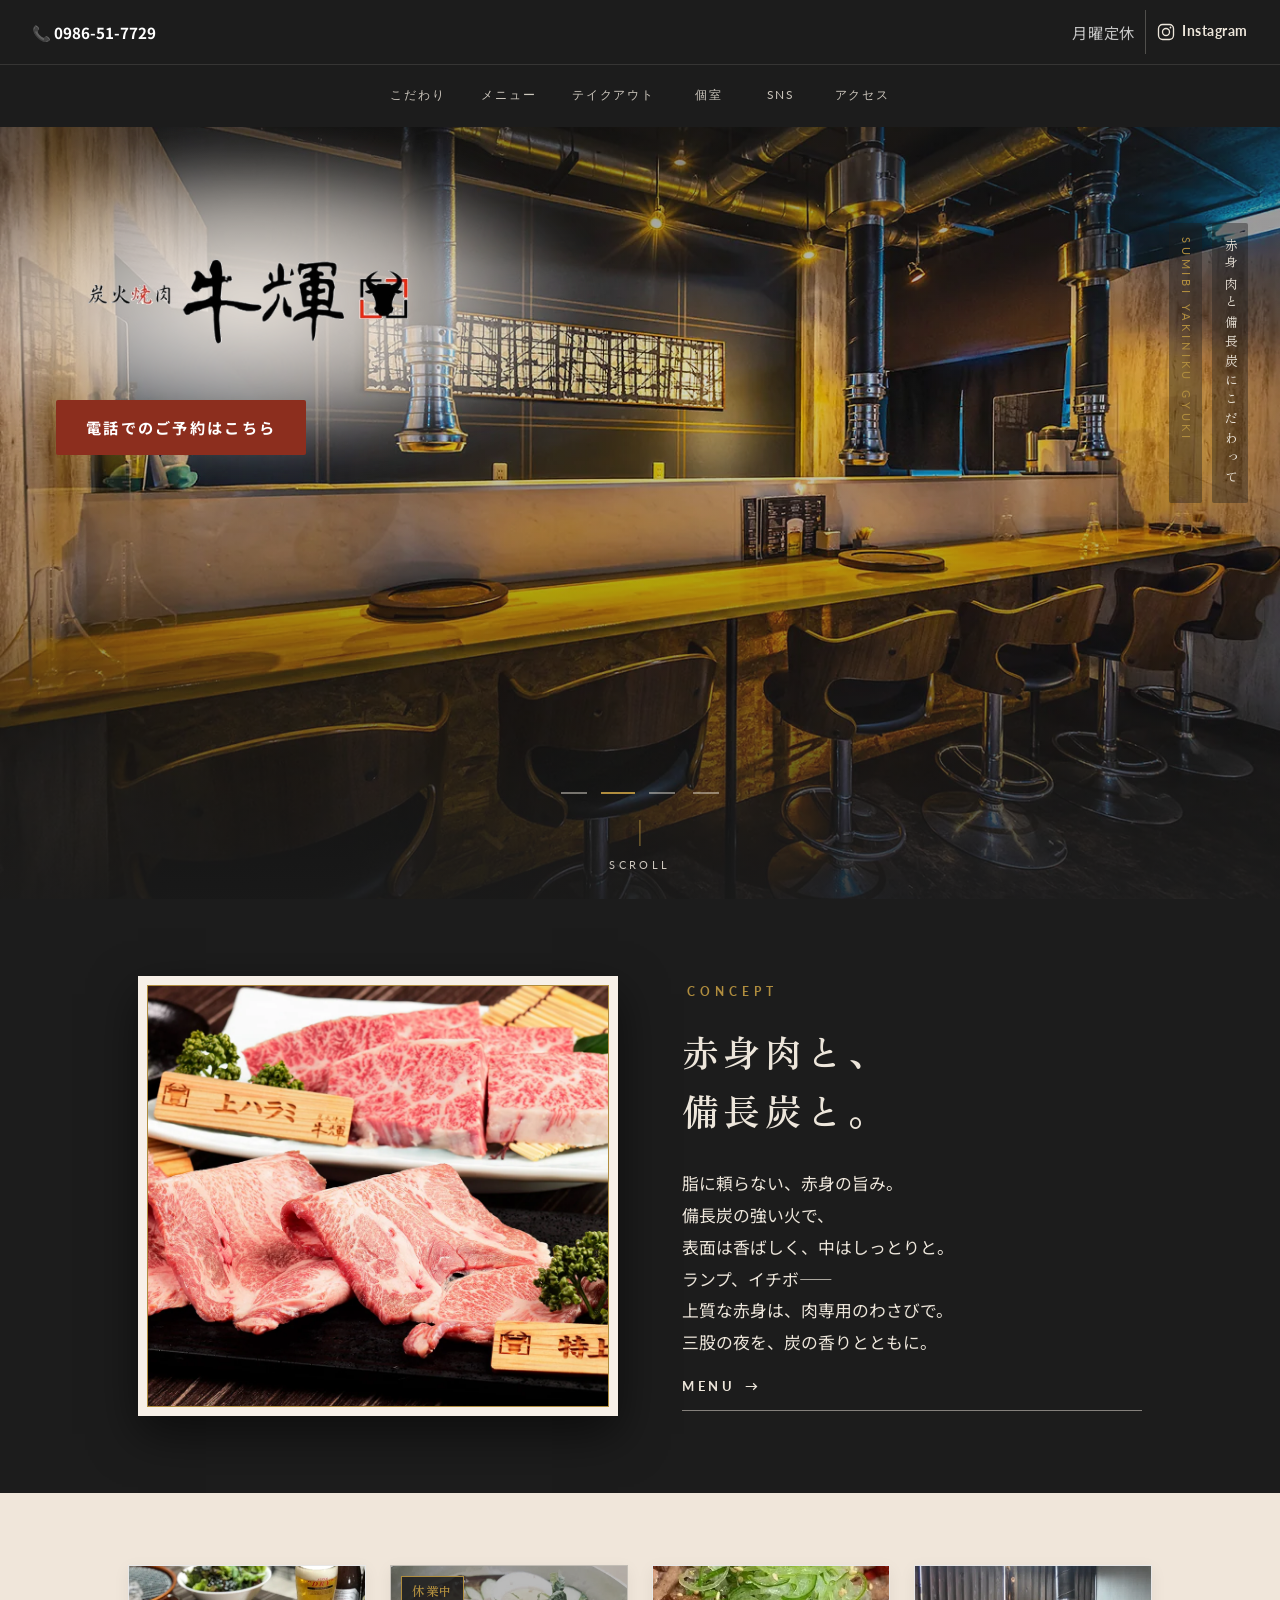
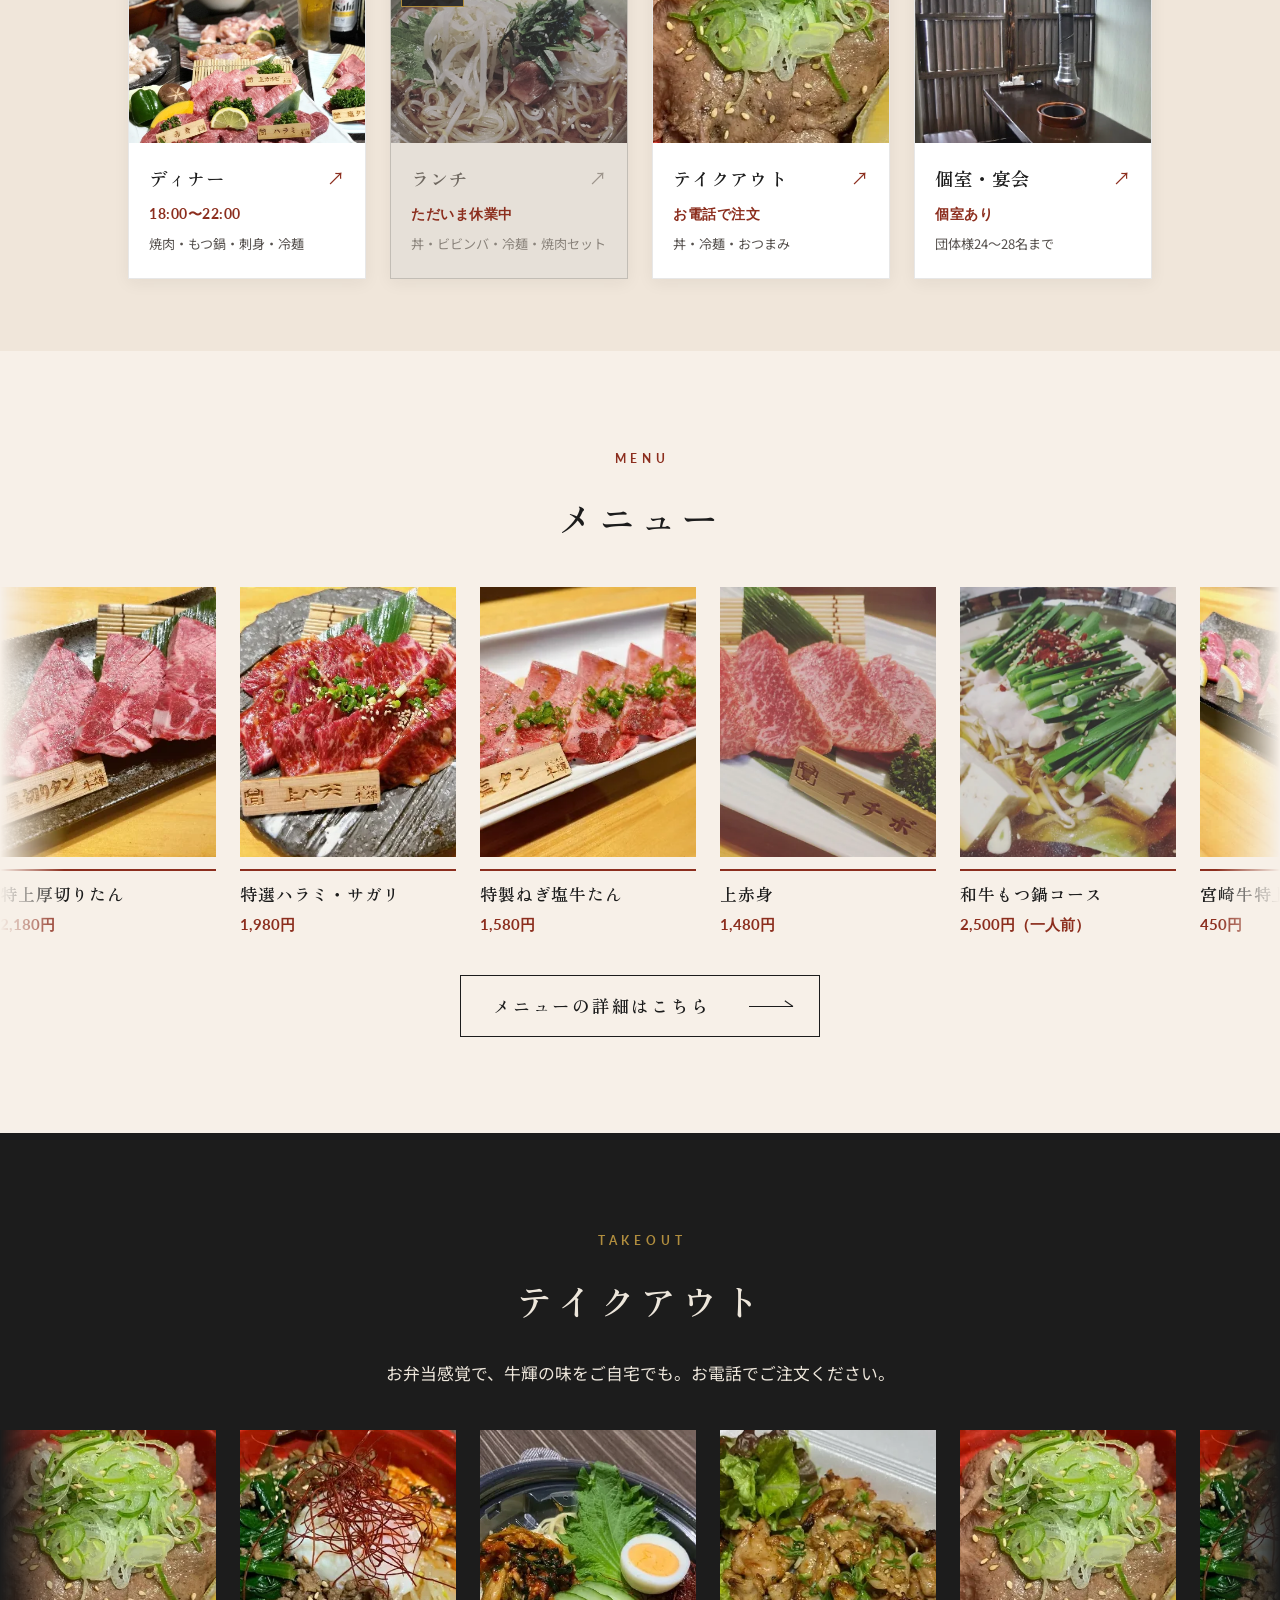
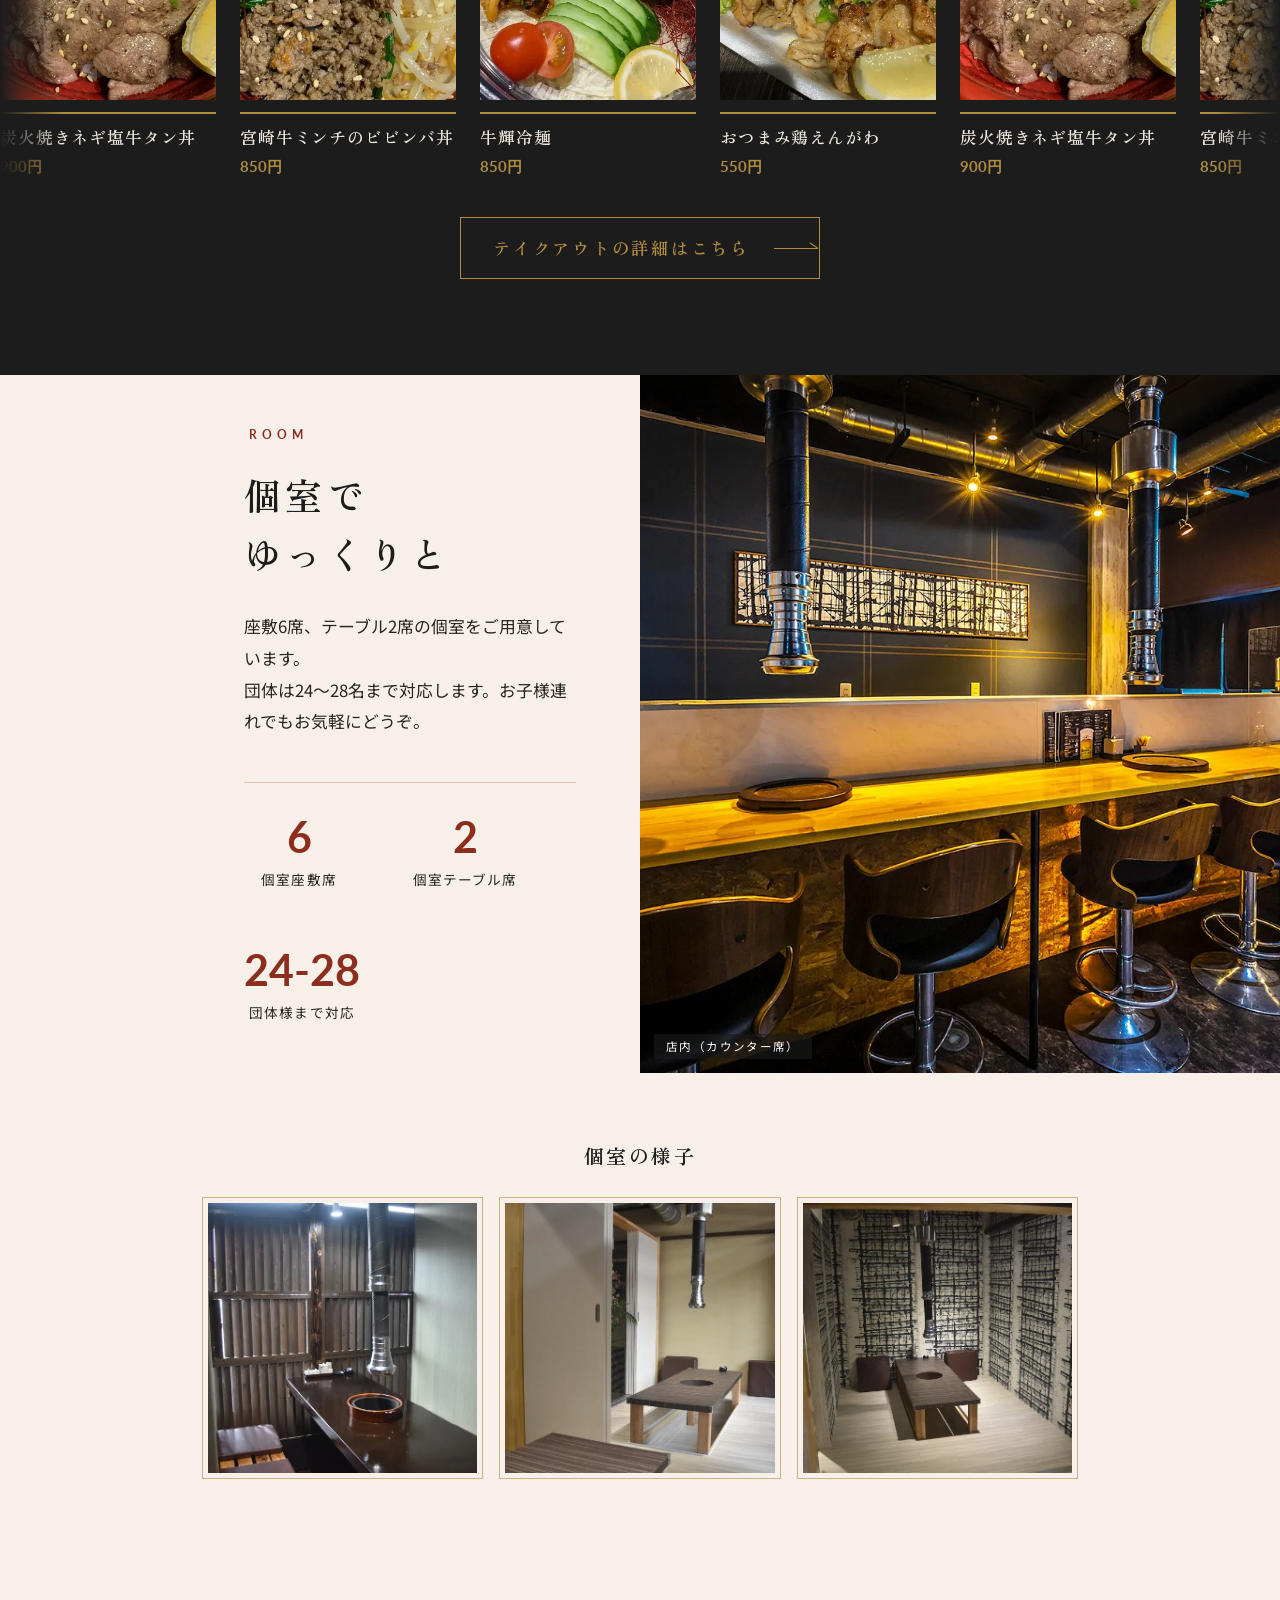
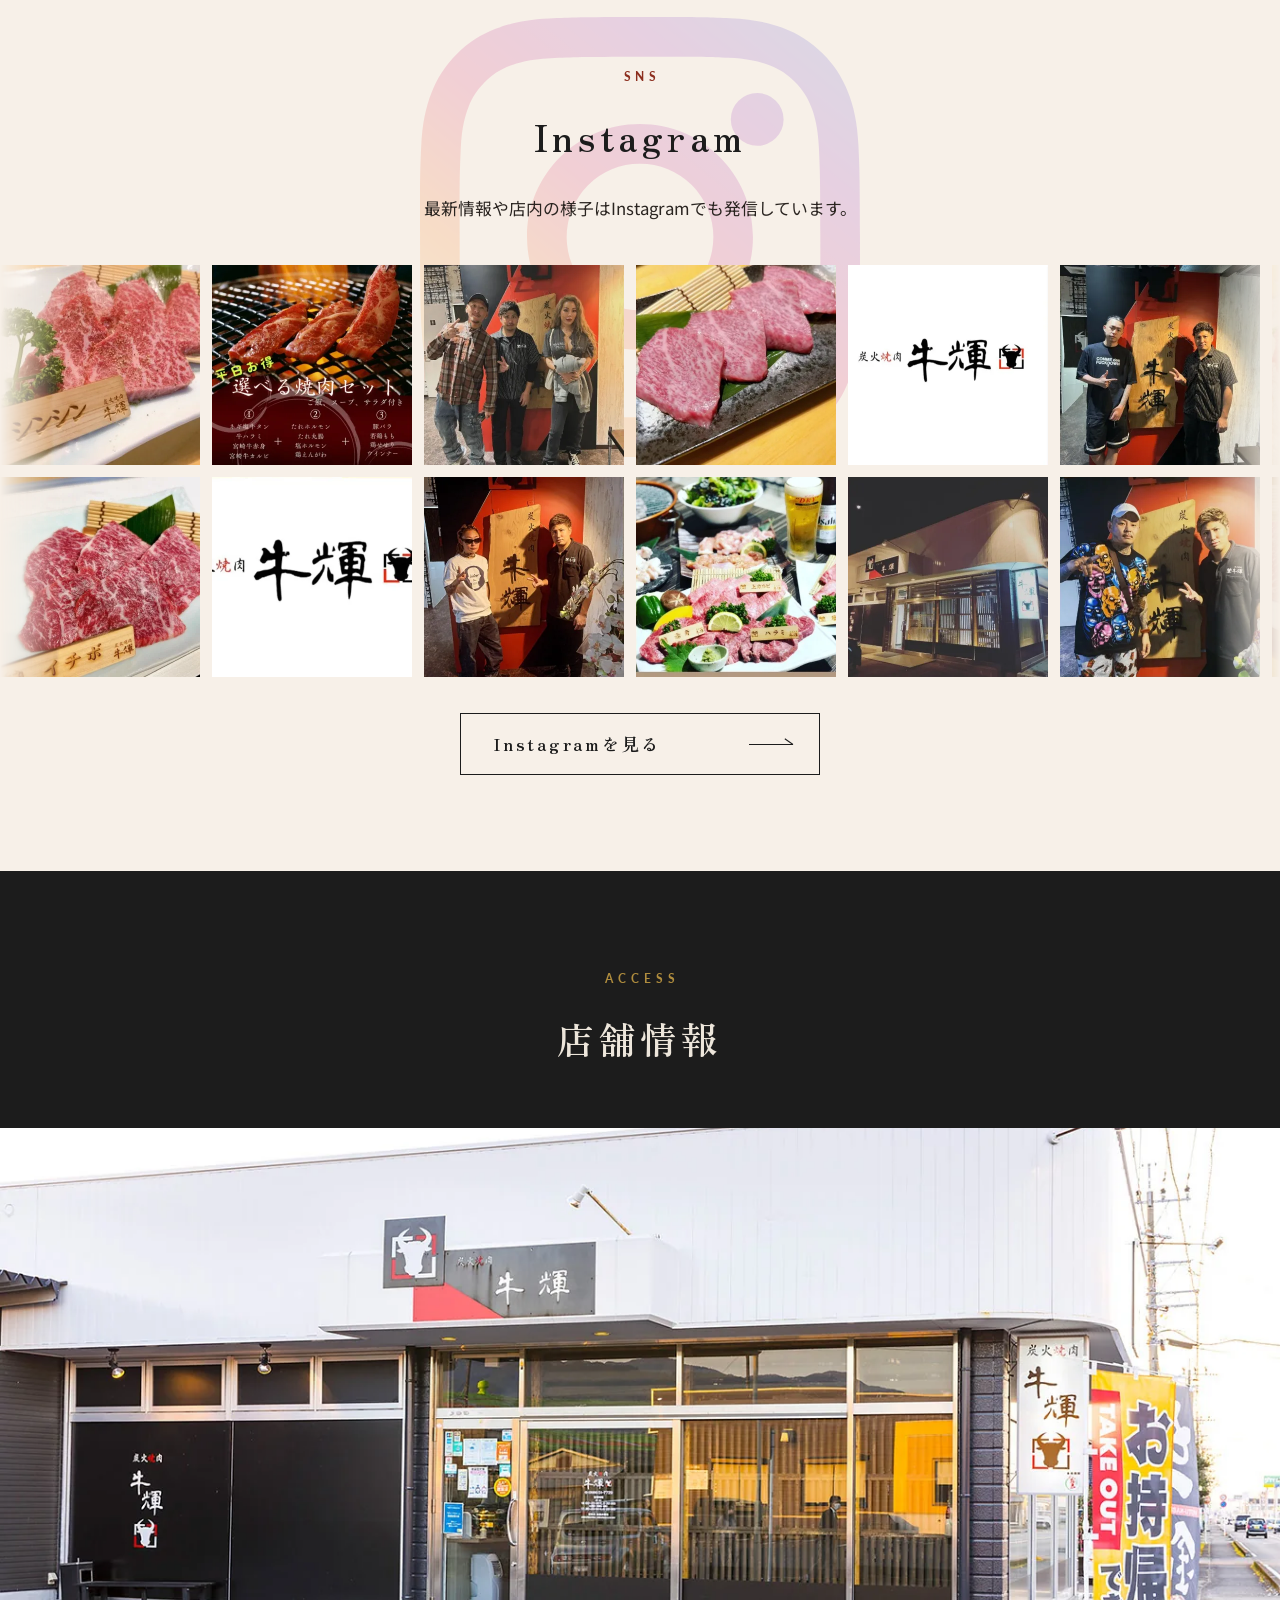
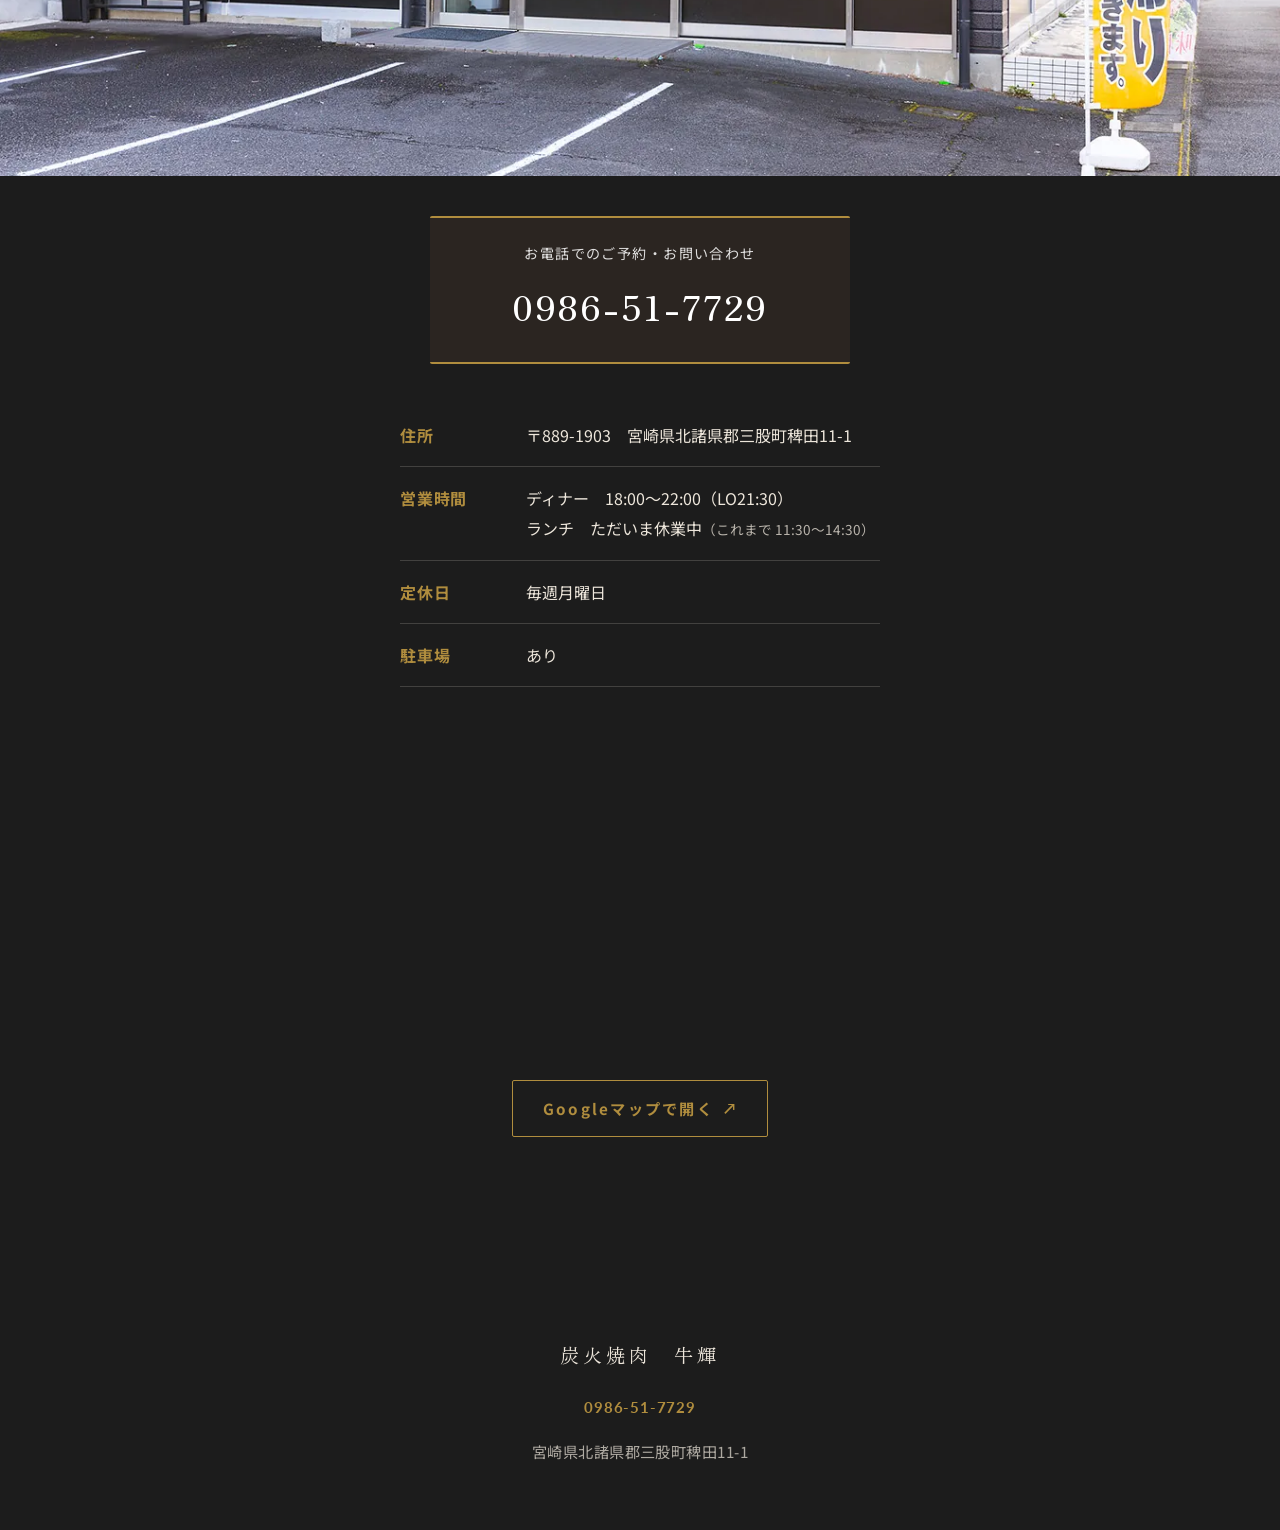
==== commit a06e0372: "ランチ休業中の表示（ランチの情報は残し、一覧・メニュー・営業時間に「ただいま休業中」、ランチ欄は暗く） Co-Authored-By: Claude Opus 5.5 <noreply@anthrop" ====
--- a/index.html
+++ b/index.html
@@ -8,7 +8,7 @@
 <link rel="preconnect" href="https://fonts.googleapis.com">
 <link rel="preconnect" href="https://fonts.gstatic.com" crossorigin>
 <link href="https://fonts.googleapis.com/css2?family=Lato:wght@400;700&family=Noto+Sans+JP:wght@400;500;700&family=Zen+Old+Mincho:wght@400;600&display=swap" rel="stylesheet">
-<link rel="stylesheet" href="style.css?v=20261113a">
+<link rel="stylesheet" href="style.css?v=20261113d">
 </head>
 <body>
 
@@ -105,11 +105,12 @@
           </a>
         </li>
         <li class="reveal">
-          <a class="scene-card" href="menu.html#lunch">
+          <a class="scene-card scene-card--paused" href="menu.html#lunch">
             <img class="scene-card__img" src="assets/img/dish-reimen.webp?v=20260925a" alt="" loading="lazy">
+            <span class="scene-card__badge">休業中</span>
             <span class="scene-card__body">
               <span class="scene-card__head"><span class="scene-card__title">ランチ</span><span class="scene-card__arrow" aria-hidden="true">↗</span></span>
-              <span class="scene-card__meta">11:30〜14:30</span>
+              <span class="scene-card__meta">ただいま休業中</span>
               <span class="scene-card__desc">丼・<wbr>ビビンバ・<wbr>冷麺・<wbr>焼肉セット</span>
             </span>
           </a>
@@ -614,7 +615,7 @@
         </div>
         <div class="info-list__row">
           <dt>営業時間</dt>
-          <dd>ランチ　11:30〜14:30（LO14:00）<br>ディナー　18:00〜22:00（LO21:30）</dd>
+          <dd><span class="keep-words">ディナー　18:00〜22:00<wbr>（LO21:30）</span><br><span class="keep-words">ランチ　ただいま休業中<wbr><span class="info-note">（これまで 11:30〜14:30）</span></span></dd>
         </div>
         <div class="info-list__row">
           <dt>定休日</dt>
--- a/style.css
+++ b/style.css
@@ -1708,6 +1708,109 @@
   color: var(--gold);
 }
 
+/* ---------- ランチ休業中の表示（消さずに「休業中」と分かるように） ---------- */
+.scene-card {
+  position: relative;
+}
+
+.scene-card__badge {
+  position: absolute;
+  top: 10px;
+  left: 10px;
+  padding: 3px 10px;
+  border: 1px solid var(--gold);
+  background: rgba(28, 28, 28, 0.85);
+  color: var(--gold);
+  font-family: var(--font-mincho);
+  font-weight: 600;
+  font-size: 0.78rem;
+  letter-spacing: 0.14em;
+}
+
+.scene-card--paused .scene-card__img {
+  filter: grayscale(0.55) brightness(0.88);
+}
+
+/* 文字の所（題・丼・ビビンバ・冷麺…）も、メニューのページのランチ欄と同じ灰色に。「ただいま休業中」だけ色を残す */
+.scene-card--paused {
+  background: #E6E0D8;
+  border-color: rgba(28, 28, 24, 0.18);
+}
+
+.scene-card--paused .scene-card__title {
+  color: #6F6860;
+}
+
+.scene-card--paused .scene-card__desc {
+  color: #8A837B;
+  opacity: 1;
+}
+
+.scene-card--paused .scene-card__arrow {
+  color: #9C948B;
+}
+
+.price-list__group-time--paused {
+  opacity: 1;
+  color: var(--accent);
+  font-weight: 700;
+}
+
+.price-list__notice {
+  max-width: 520px;
+  margin: -8px auto 24px;
+  padding: 14px 16px;
+  border-top: 1px solid rgba(140, 46, 30, 0.35);
+  border-bottom: 1px solid rgba(140, 46, 30, 0.35);
+  font-family: var(--font-mincho);
+  font-size: clamp(0.85rem, 3.4vw, 0.95rem);
+  line-height: 1.9;
+  text-align: center;
+  color: var(--ink);
+}
+
+/* ランチの料金表：一覧のランチのカードと同じく、暗く落ち着かせて「休業中」の札を付ける */
+.price-list__grid--paused .price-list__cat {
+  position: relative;
+  background: #E6E0D8;
+  border-color: rgba(28, 28, 24, 0.18);
+  box-shadow: none;
+  padding-top: 58px;
+}
+
+.price-list__grid--paused .price-list__cat::before {
+  content: "休業中";
+  position: absolute;
+  top: 12px;
+  left: 12px;
+  padding: 3px 10px;
+  border: 1px solid var(--gold);
+  background: rgba(28, 28, 28, 0.85);
+  color: var(--gold);
+  font-family: var(--font-mincho);
+  font-weight: 600;
+  font-size: 0.78rem;
+  letter-spacing: 0.14em;
+}
+
+.price-list__grid--paused .price-list__cat li span:first-child {
+  color: #8A837B;
+}
+
+.price-list__grid--paused .price-list__cat li span:last-child {
+  color: #9C948B;
+}
+
+.price-list__grid--paused .price-list__cat li + li {
+  border-top-color: rgba(28, 28, 24, 0.14);
+}
+
+.info-note {
+  display: inline-block;
+  font-size: 0.85em;
+  opacity: 0.75;
+}
+
 /* 流れる写真の上下の箱 */
 .section-inner--before-marquee {
   padding-bottom: 0;
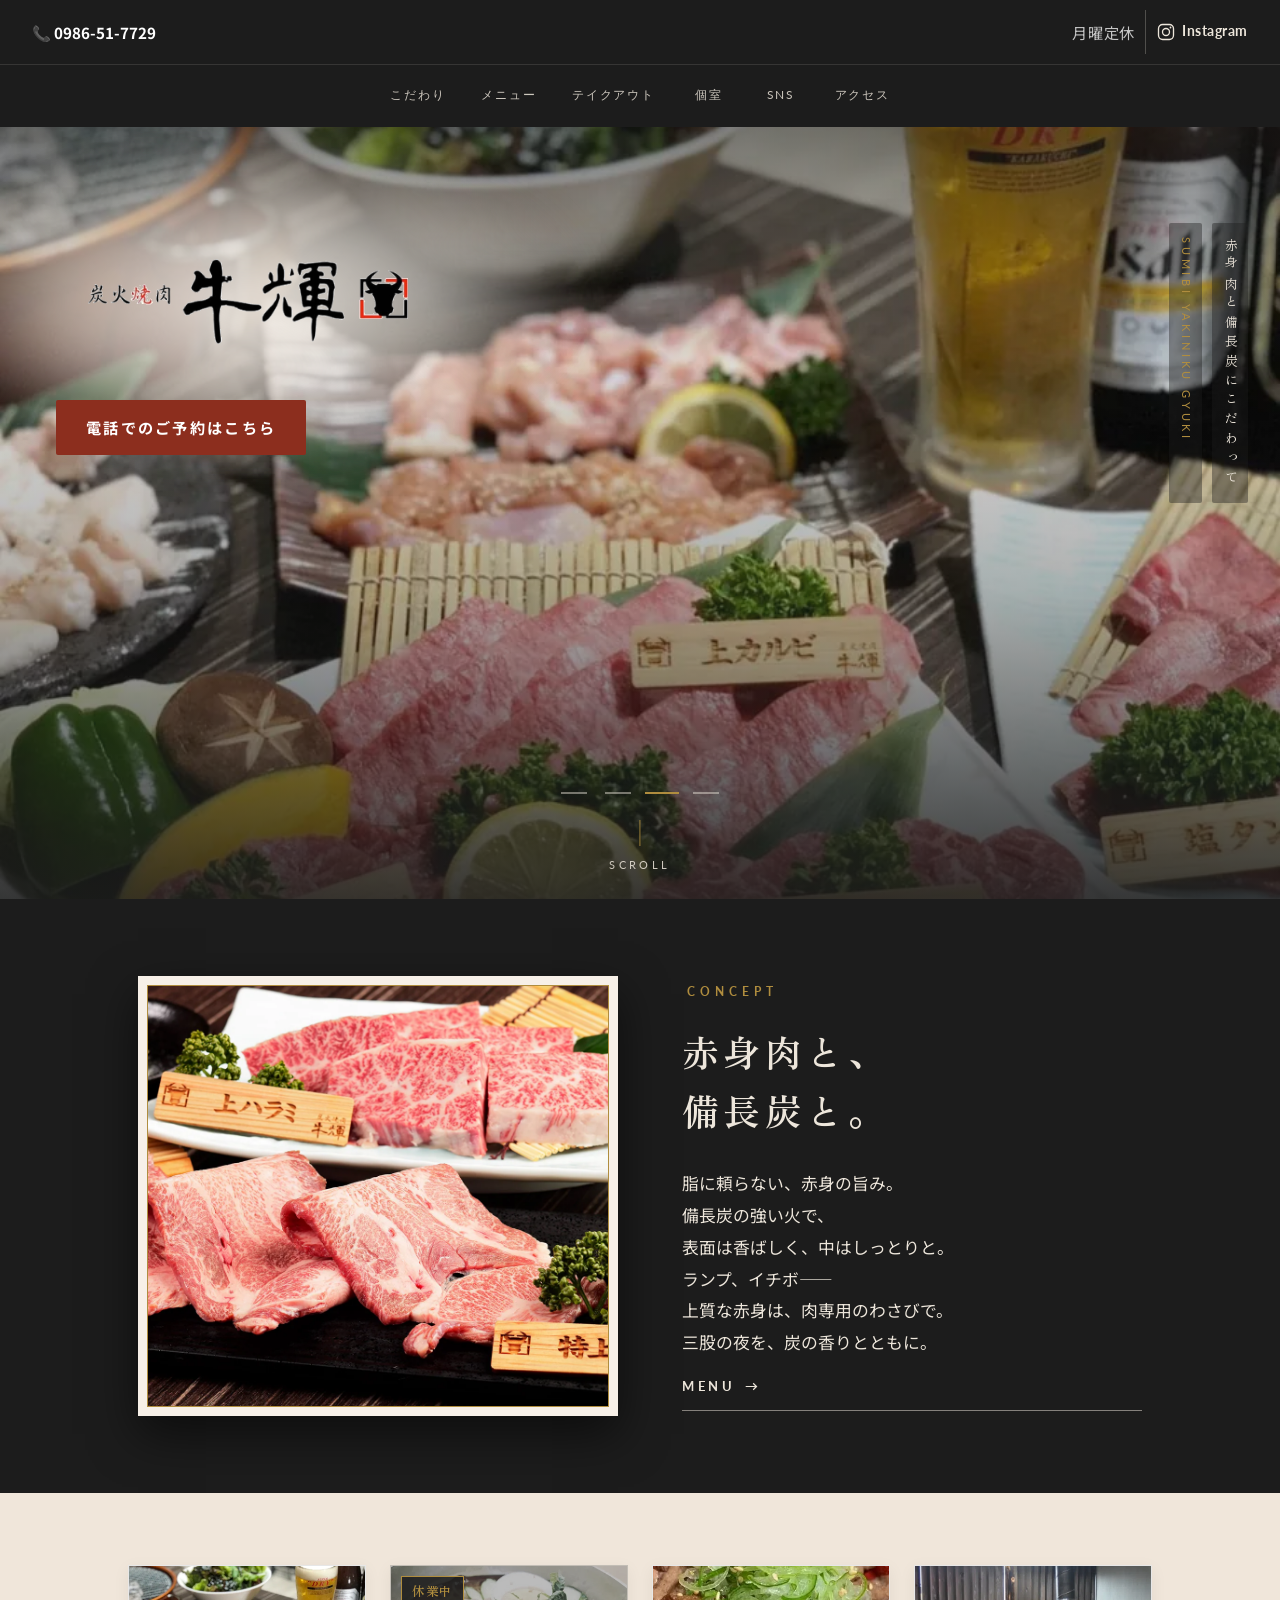
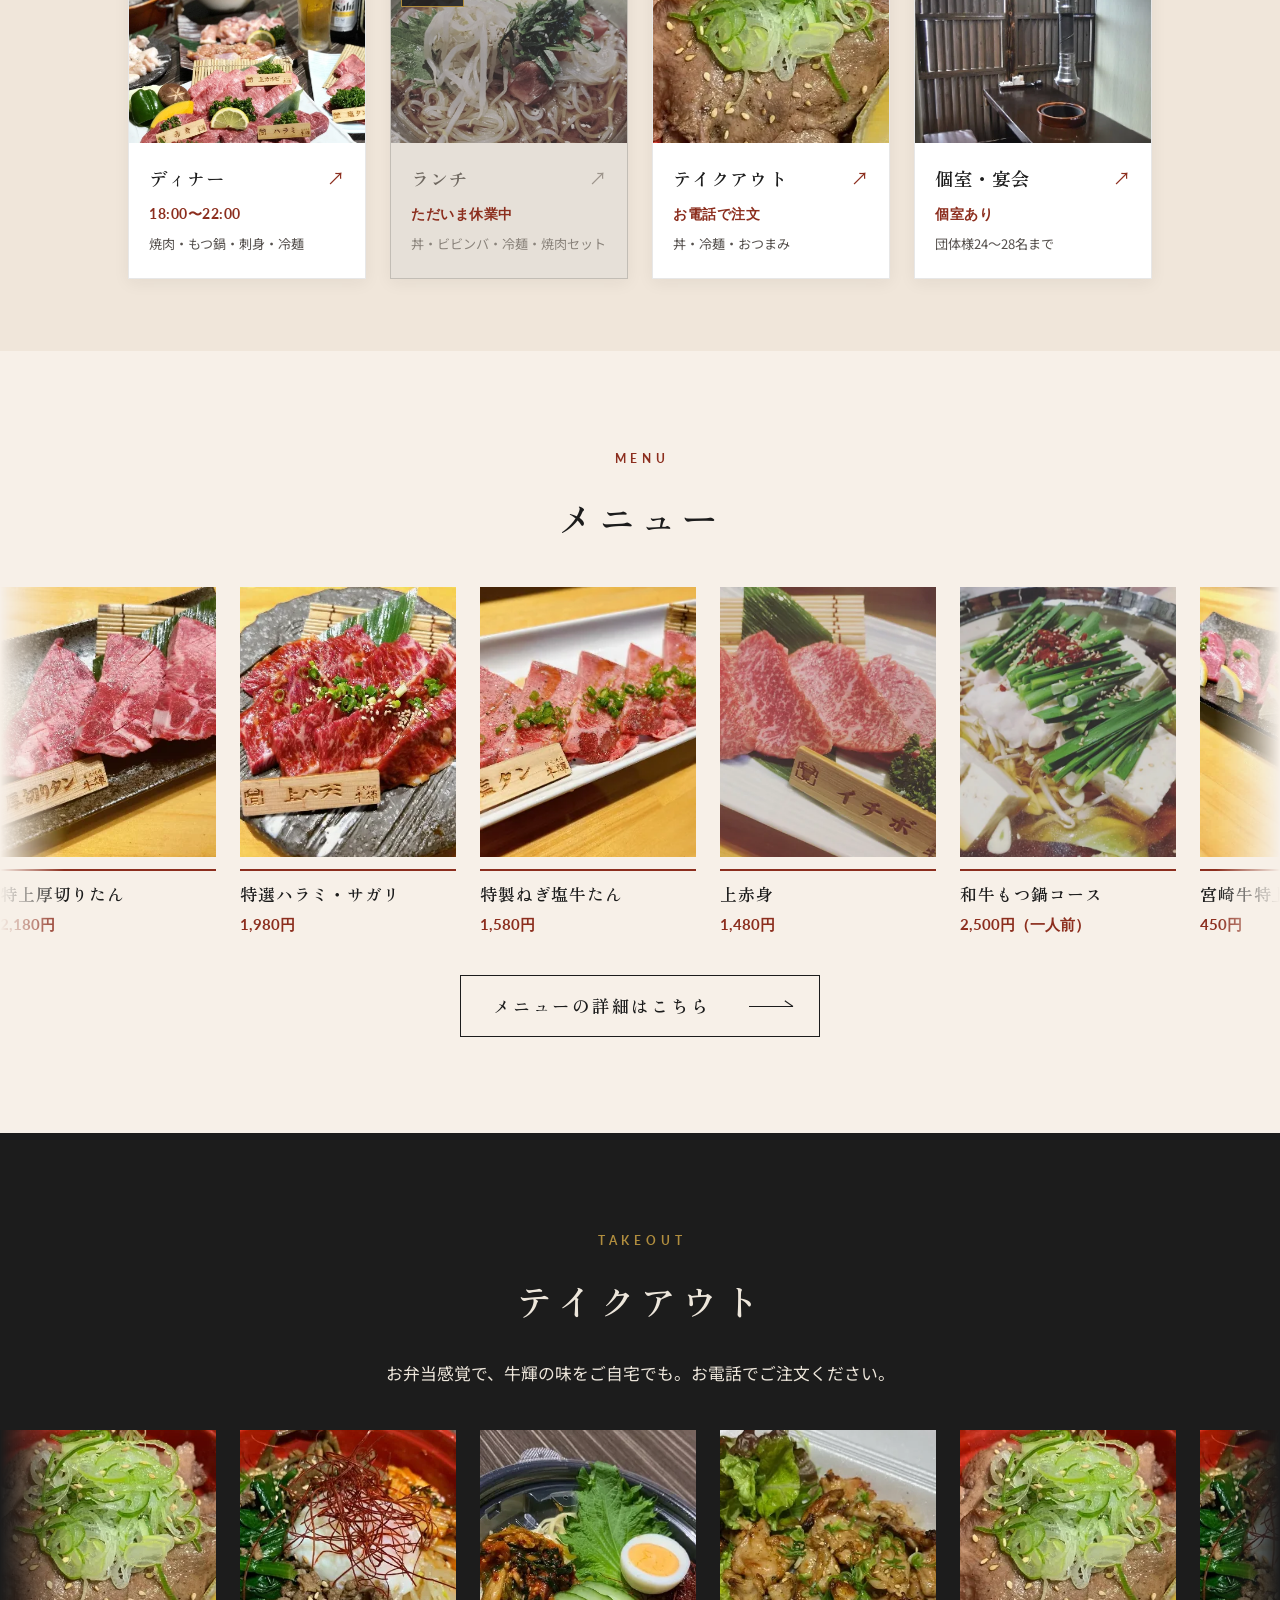
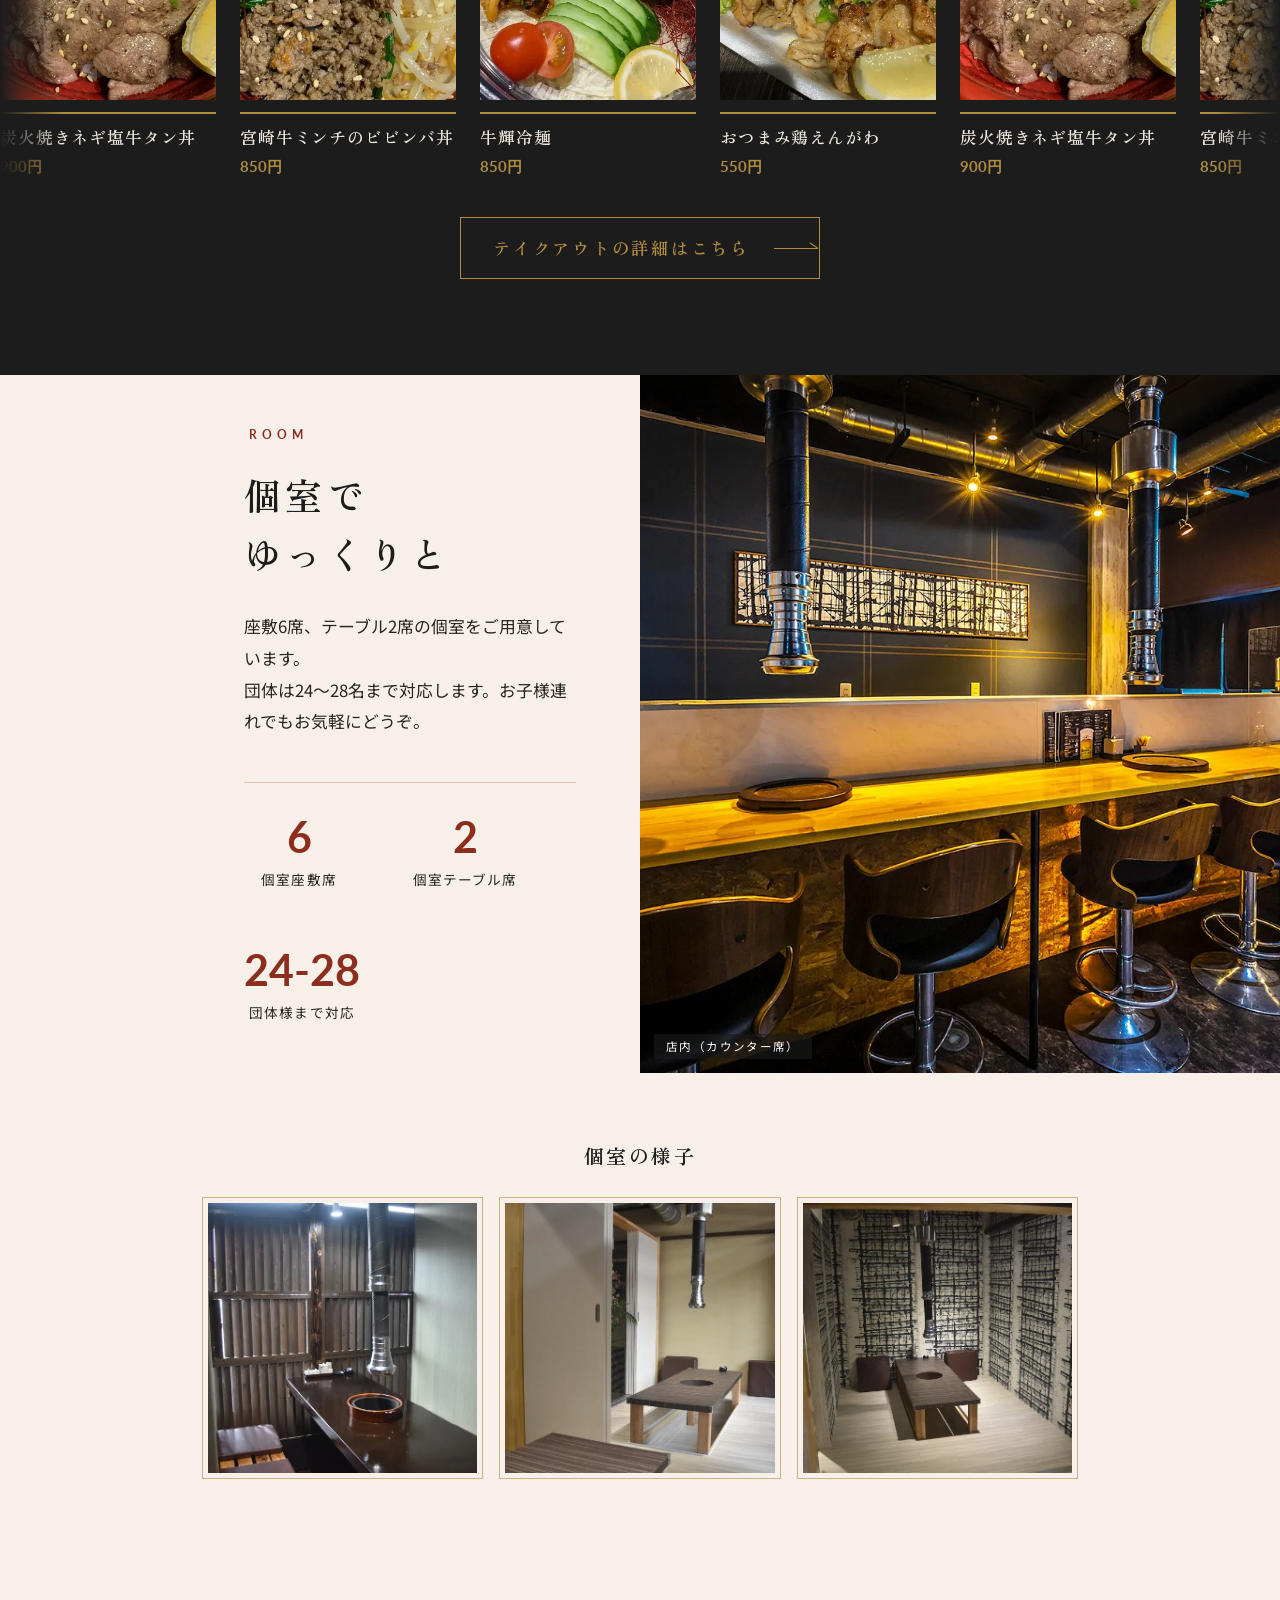
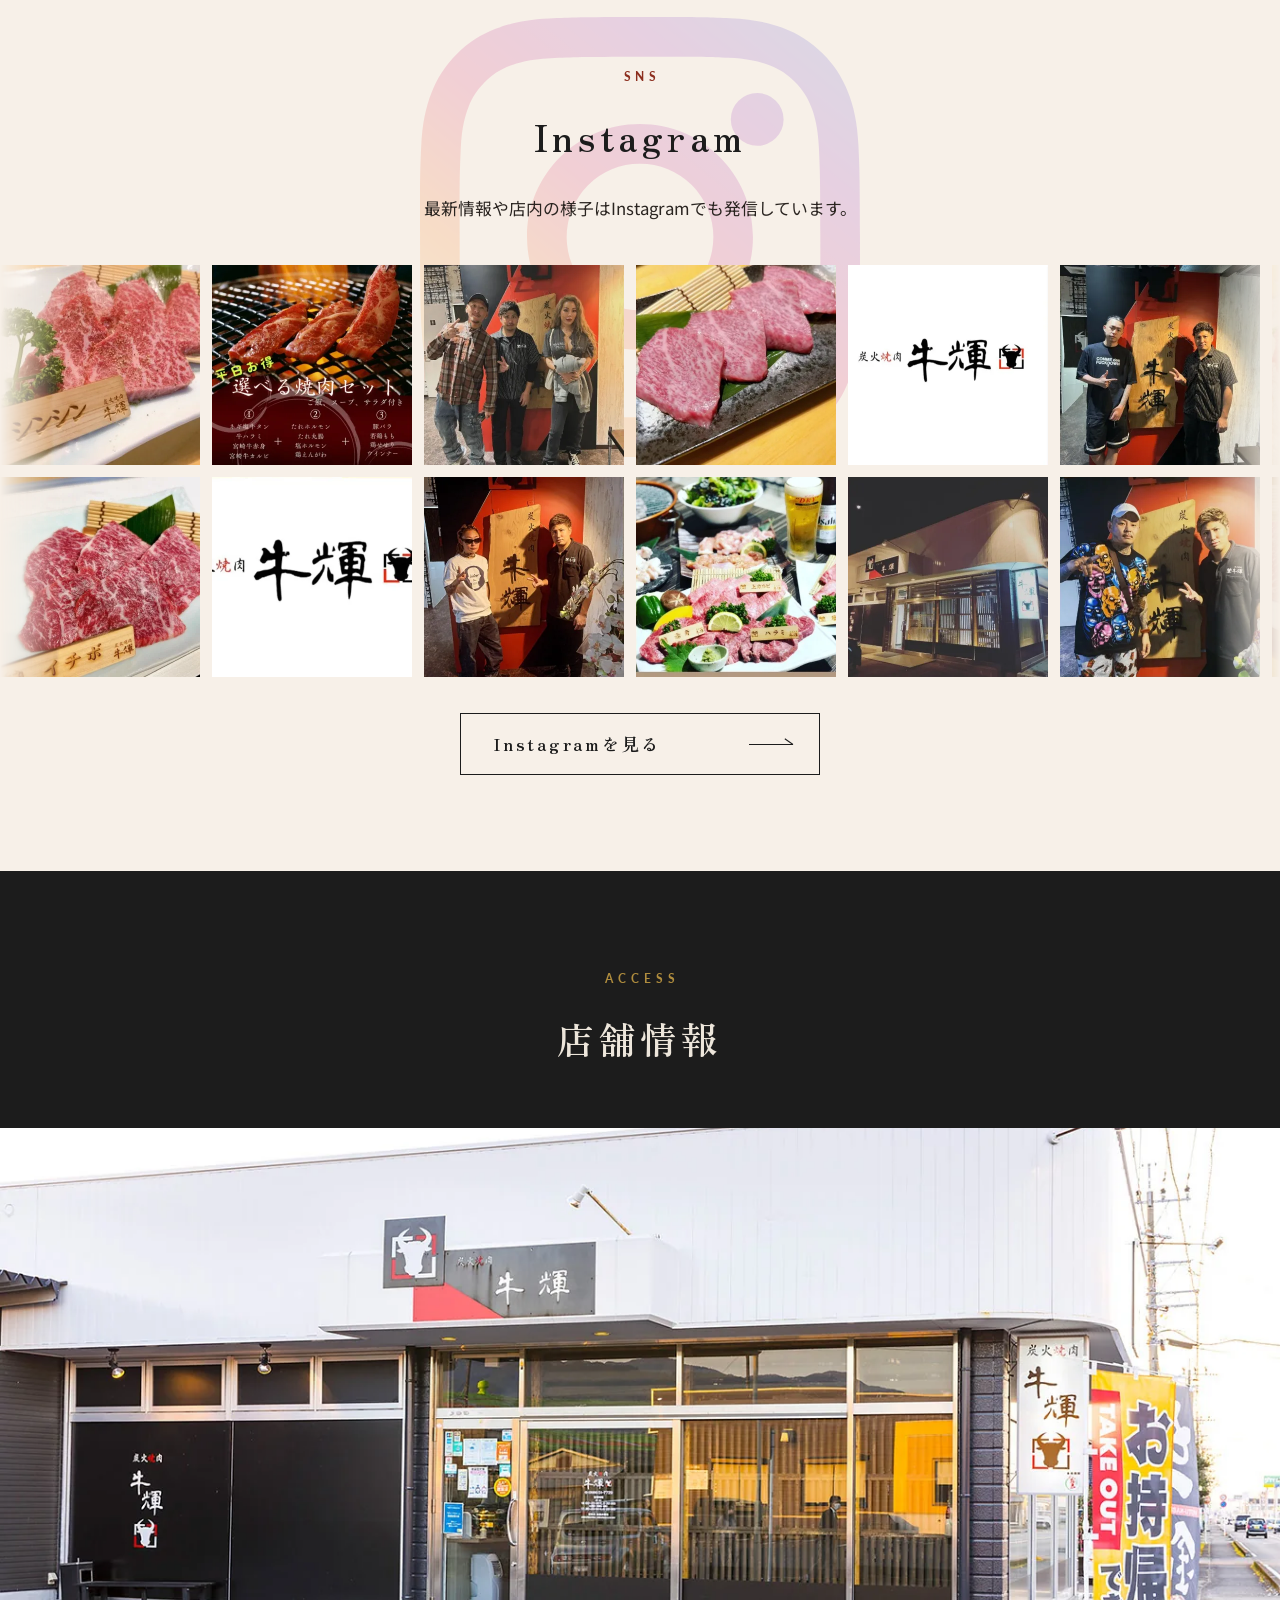
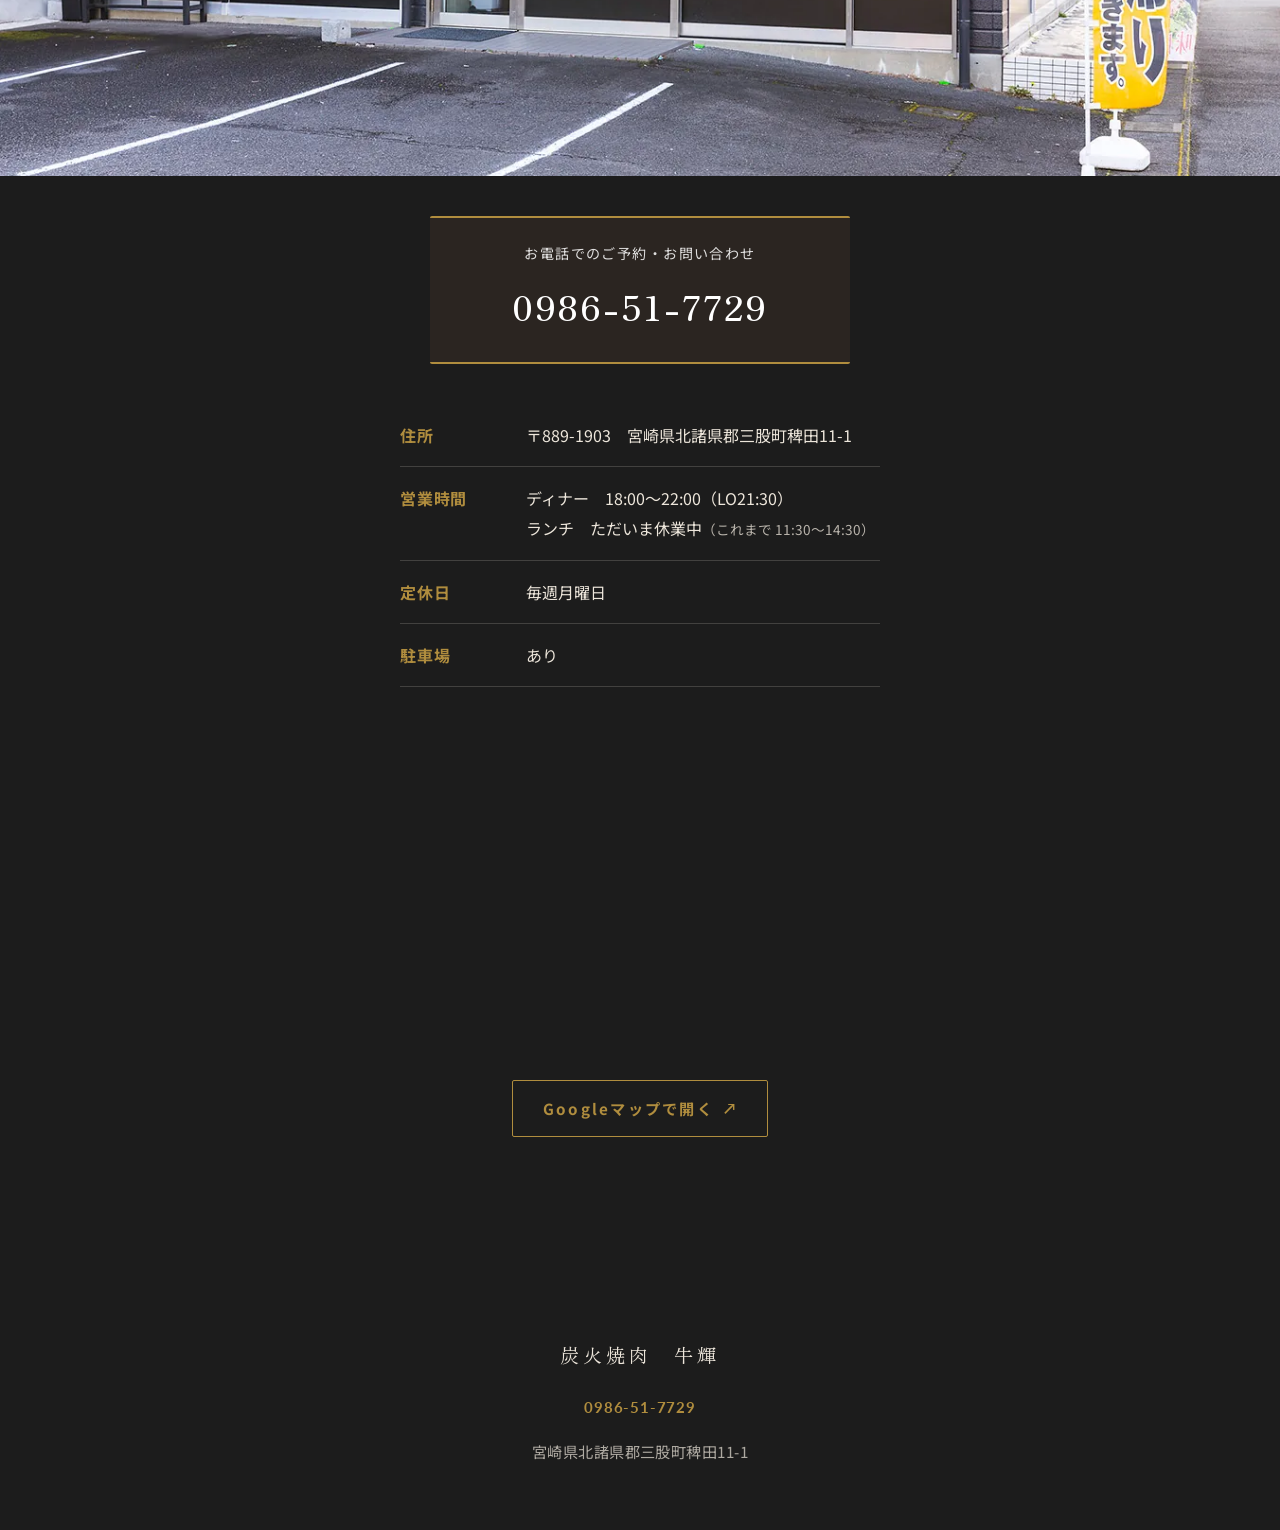
==== commit 4dbb6806: "iPhoneで横にずれる不具合を修正（nowrap+wbr をやめ、区切りごとのまとまりで折り返す） Co-Authored-By: Claude Opus 5.5 <noreply@anthropi" ====
--- a/index.html
+++ b/index.html
@@ -8,7 +8,7 @@
 <link rel="preconnect" href="https://fonts.googleapis.com">
 <link rel="preconnect" href="https://fonts.gstatic.com" crossorigin>
 <link href="https://fonts.googleapis.com/css2?family=Lato:wght@400;700&family=Noto+Sans+JP:wght@400;500;700&family=Zen+Old+Mincho:wght@400;600&display=swap" rel="stylesheet">
-<link rel="stylesheet" href="style.css?v=20261113d">
+<link rel="stylesheet" href="style.css?v=20261113f">
 </head>
 <body>
 
@@ -100,7 +100,7 @@
             <span class="scene-card__body">
               <span class="scene-card__head"><span class="scene-card__title">ディナー</span><span class="scene-card__arrow" aria-hidden="true">↗</span></span>
               <span class="scene-card__meta">18:00〜22:00</span>
-              <span class="scene-card__desc">焼肉・<wbr>もつ鍋・<wbr>刺身・<wbr>冷麺</span>
+              <span class="scene-card__desc"><span class="kw">焼肉・</span><span class="kw">もつ鍋・</span><span class="kw">刺身・</span><span class="kw">冷麺</span></span>
             </span>
           </a>
         </li>
@@ -111,7 +111,7 @@
             <span class="scene-card__body">
               <span class="scene-card__head"><span class="scene-card__title">ランチ</span><span class="scene-card__arrow" aria-hidden="true">↗</span></span>
               <span class="scene-card__meta">ただいま休業中</span>
-              <span class="scene-card__desc">丼・<wbr>ビビンバ・<wbr>冷麺・<wbr>焼肉セット</span>
+              <span class="scene-card__desc"><span class="kw">丼・</span><span class="kw">ビビンバ・</span><span class="kw">冷麺・</span><span class="kw">焼肉セット</span></span>
             </span>
           </a>
         </li>
@@ -121,7 +121,7 @@
             <span class="scene-card__body">
               <span class="scene-card__head"><span class="scene-card__title">テイクアウト</span><span class="scene-card__arrow" aria-hidden="true">↗</span></span>
               <span class="scene-card__meta">お電話で注文</span>
-              <span class="scene-card__desc">丼・<wbr>冷麺・<wbr>おつまみ</span>
+              <span class="scene-card__desc"><span class="kw">丼・</span><span class="kw">冷麺・</span><span class="kw">おつまみ</span></span>
             </span>
           </a>
         </li>
@@ -131,7 +131,7 @@
             <span class="scene-card__body">
               <span class="scene-card__head"><span class="scene-card__title">個室・宴会</span><span class="scene-card__arrow" aria-hidden="true">↗</span></span>
               <span class="scene-card__meta">個室あり</span>
-              <span class="scene-card__desc">団体様24〜28名まで</span>
+              <span class="scene-card__desc"><span class="kw">団体様24〜28名まで</span></span>
             </span>
           </a>
         </li>
@@ -615,7 +615,7 @@
         </div>
         <div class="info-list__row">
           <dt>営業時間</dt>
-          <dd><span class="keep-words">ディナー　18:00〜22:00<wbr>（LO21:30）</span><br><span class="keep-words">ランチ　ただいま休業中<wbr><span class="info-note">（これまで 11:30〜14:30）</span></span></dd>
+          <dd><span class="kw">ディナー　18:00〜22:00</span><span class="kw">（LO21:30）</span><br><span class="kw">ランチ　ただいま休業中</span><span class="kw info-note">（これまで 11:30〜14:30）</span></dd>
         </div>
         <div class="info-list__row">
           <dt>定休日</dt>
--- a/style.css
+++ b/style.css
@@ -1811,6 +1811,35 @@
   opacity: 0.75;
 }
 
+/* ---------- iPhone（WebKit）で横にずれないように（2026-11-13） ---------- */
+/* WebKit は white-space: nowrap の中の <wbr> で折り返さず、はみ出してページが横に動いた。
+   組み立ての時に <wbr> の区切りごとを <span class="kw">（inline-block）に分け、まとまりの間だけで折り返す。 */
+.keep-words {
+  white-space: normal;
+}
+
+/* 区切りごとのまとまり。まとまりの間だけで折り返す（1つが行より長い時だけ中で折る） */
+.kw {
+  display: inline-block;
+  max-width: 100%;
+}
+
+/* 保険：中身がはみ出しても、ページ全体は横に動かさない（clip はスクロールの箱を作らないので、上の帯の固定は効いたまま） */
+.top-bar,
+main,
+footer {
+  overflow-x: clip;
+}
+
+/* 料金表の注記の中のまとまりに、金額用の書式（li span:last-child）が当たらないように */
+/* 金額の指定（.price-list__cat li span:last-child）と同じ強さにして、後に書いたこちらを効かせる */
+.price-list__cat li span.kw:last-child,
+.price-list__cat li span.kw {
+  color: inherit;
+  font-family: inherit;
+  font-weight: inherit;
+}
+
 /* 流れる写真の上下の箱 */
 .section-inner--before-marquee {
   padding-bottom: 0;
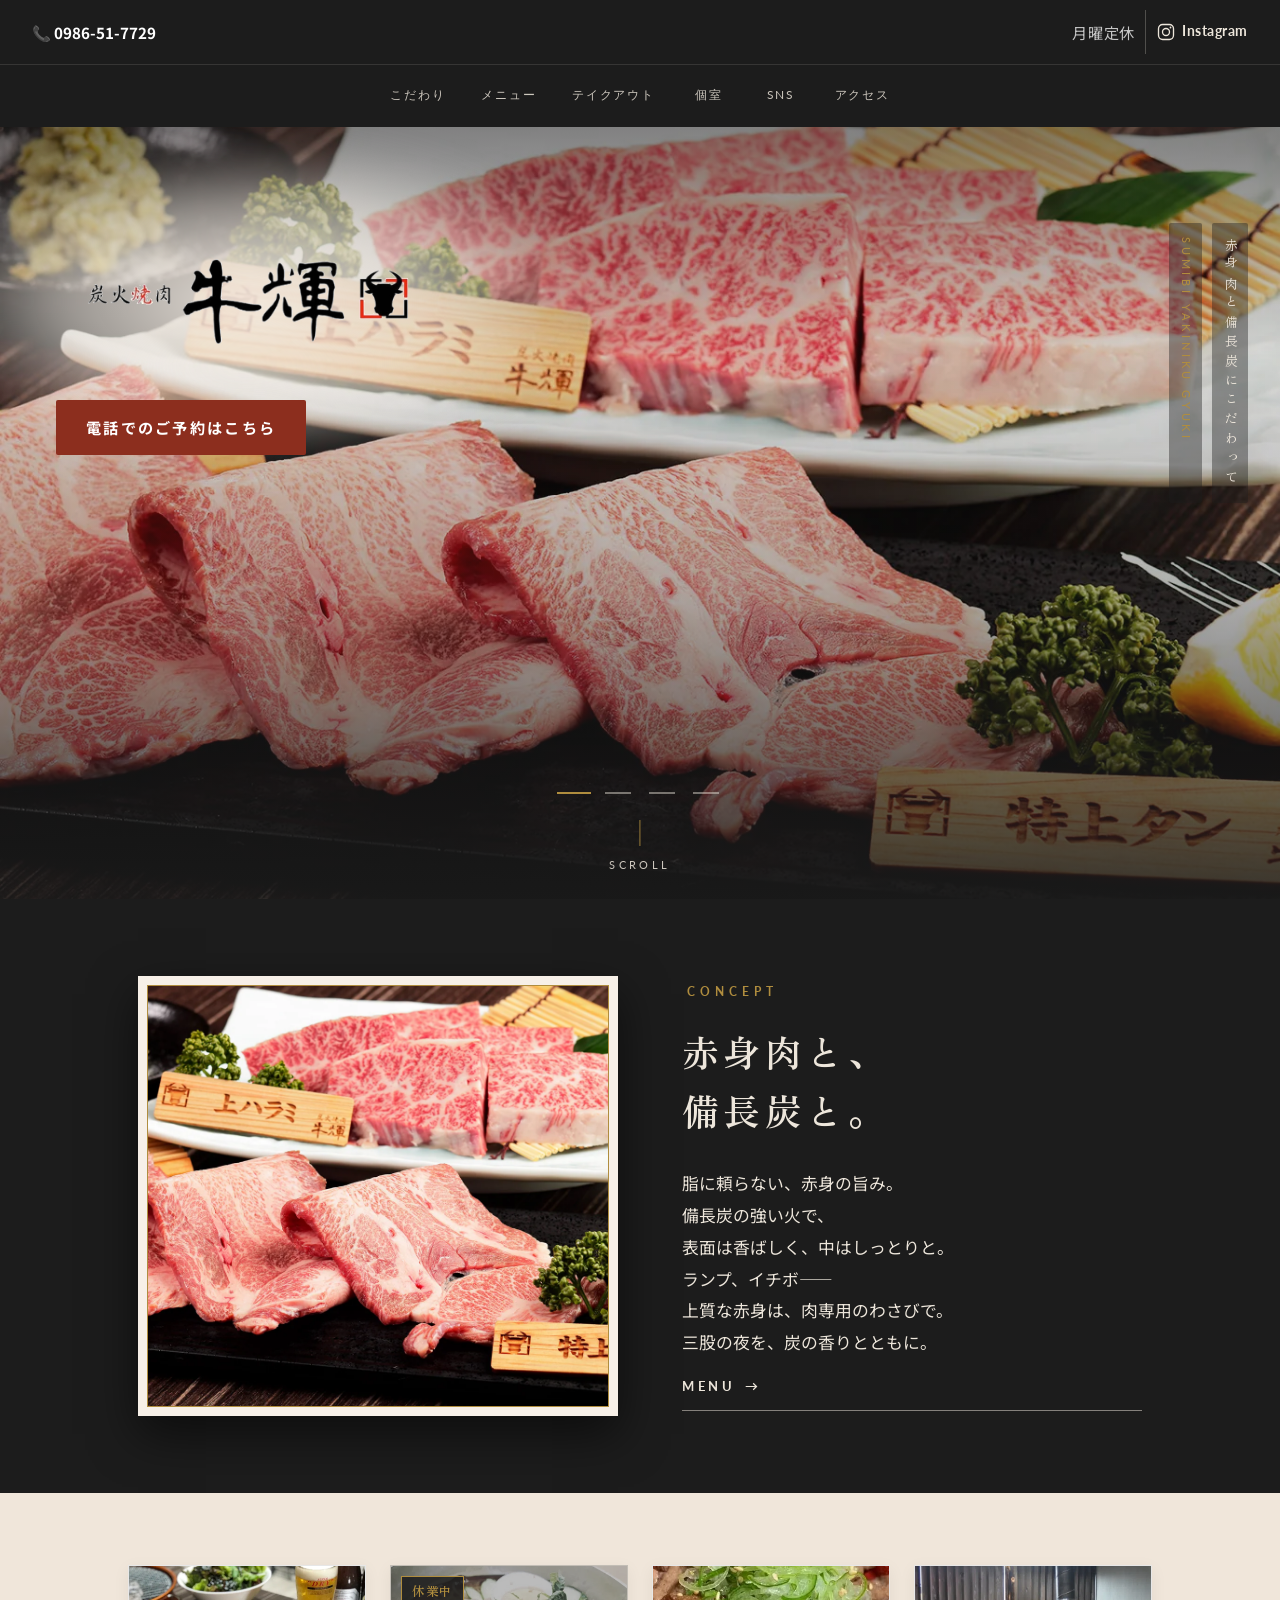
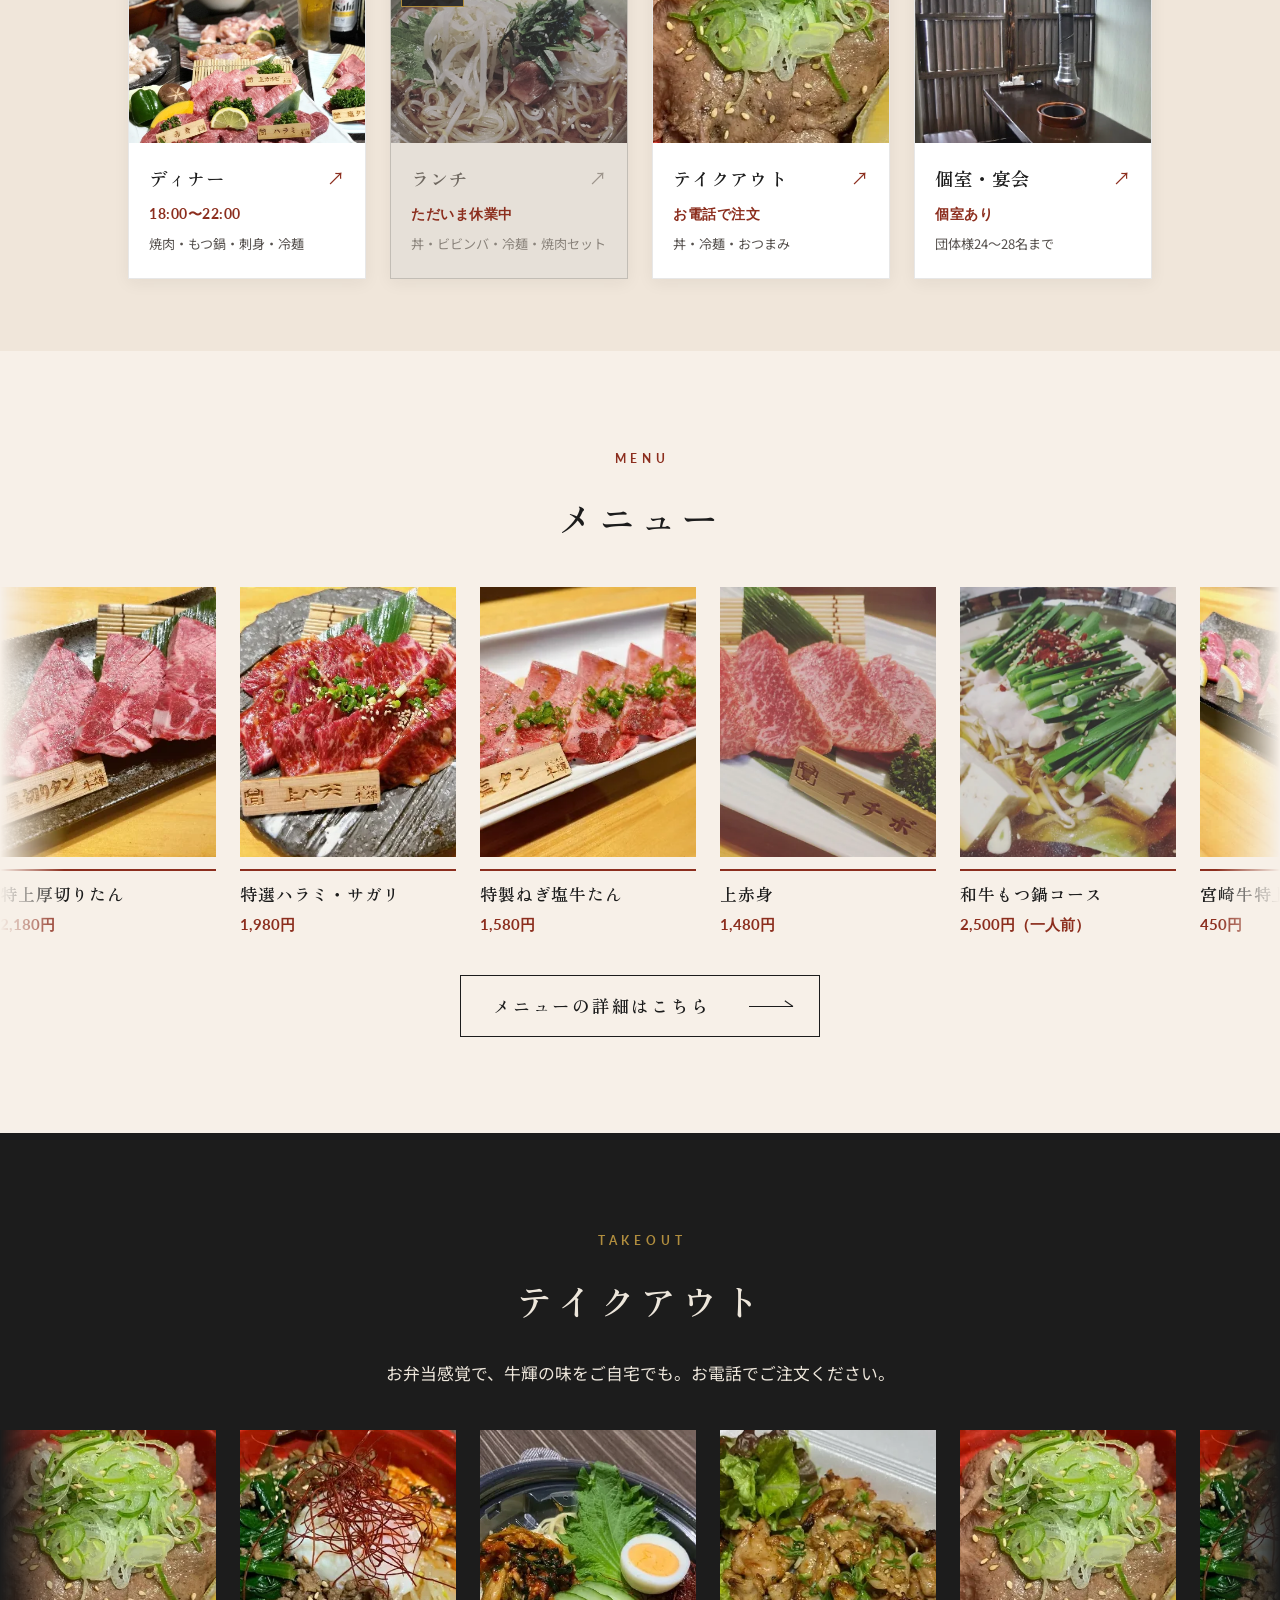
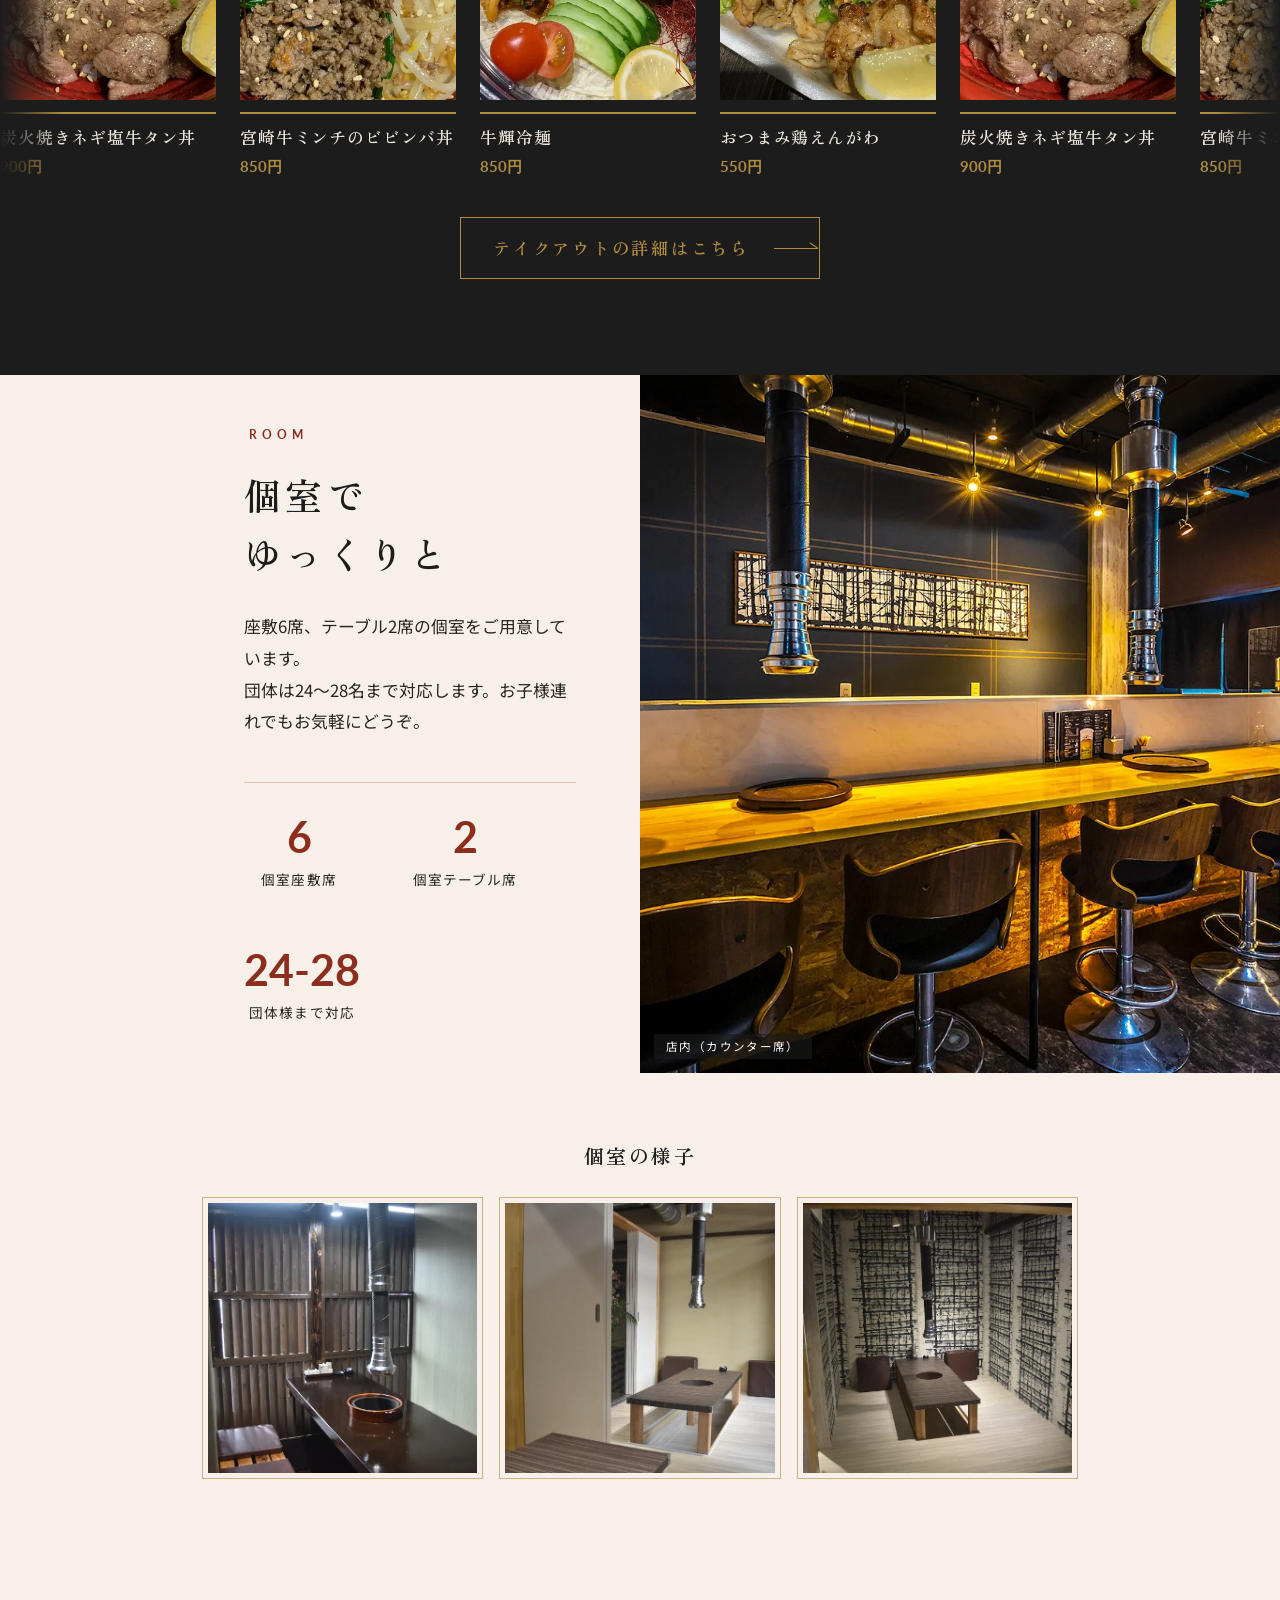
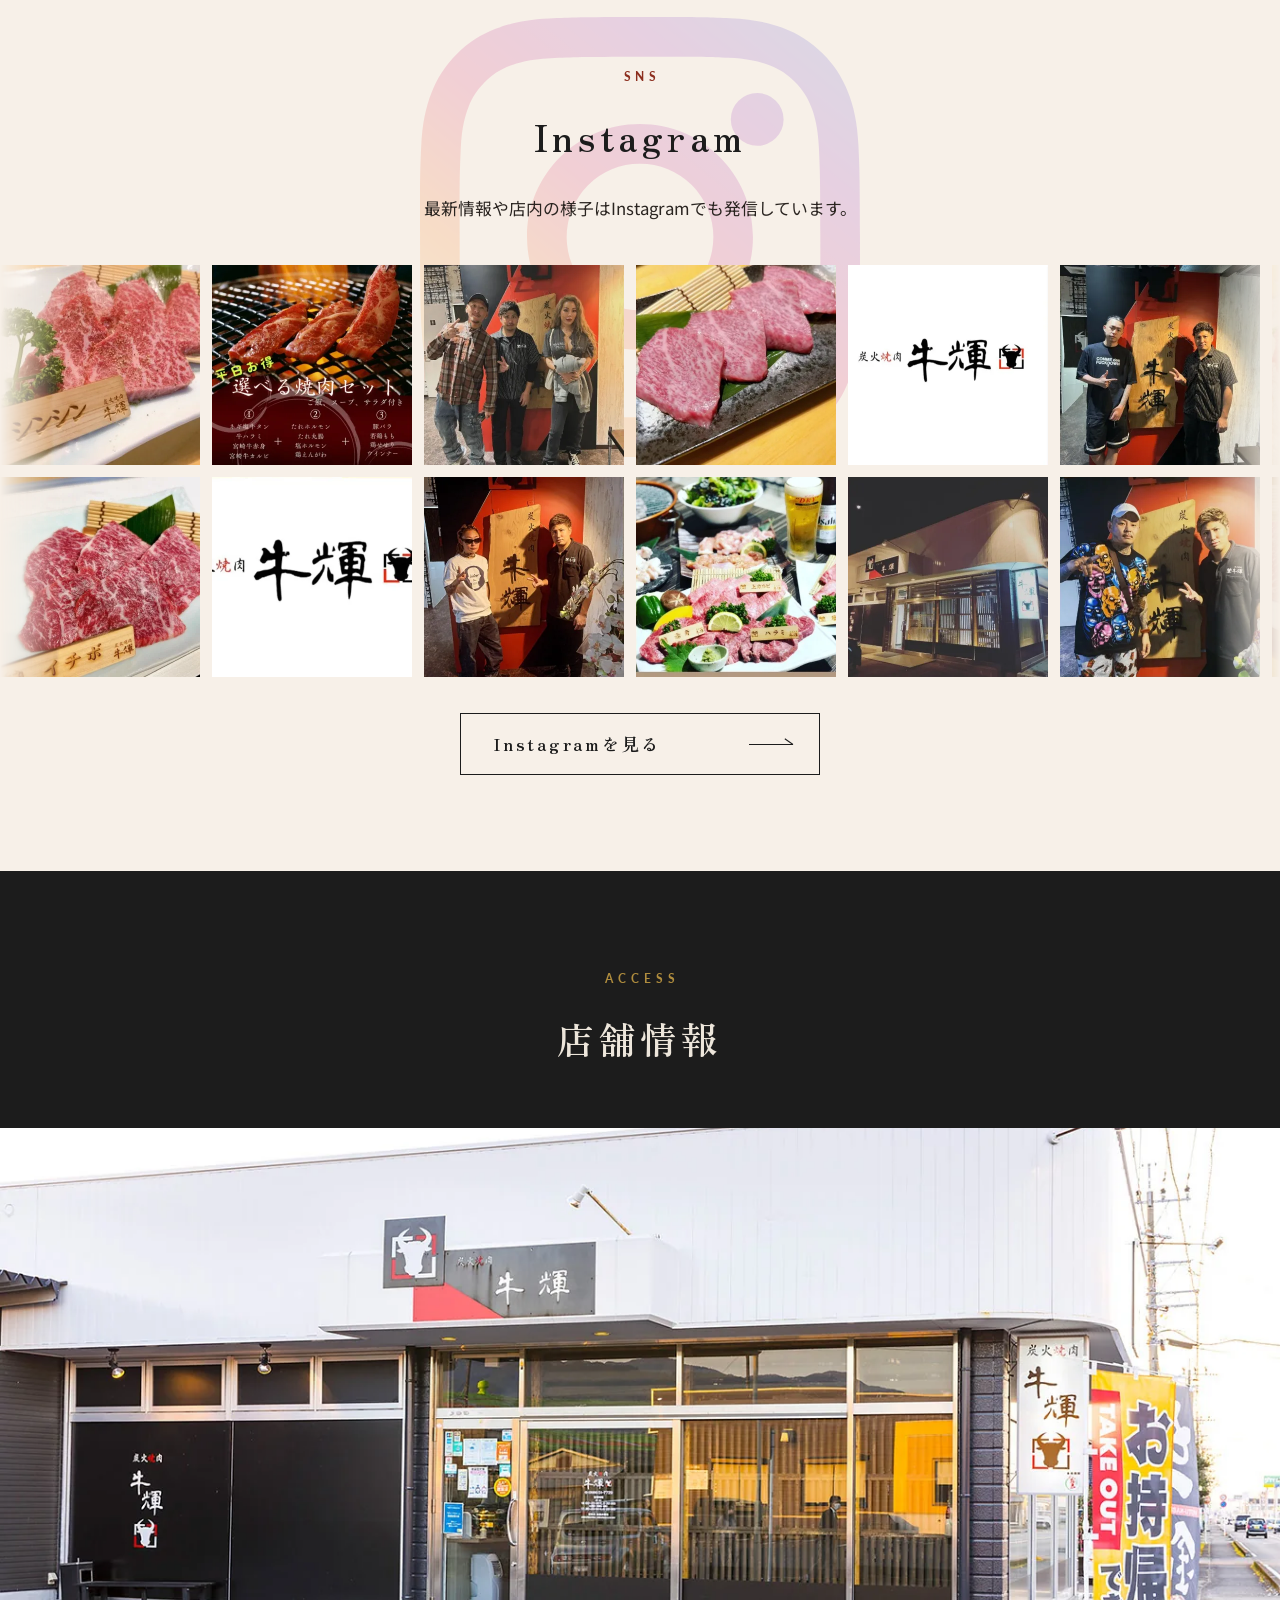
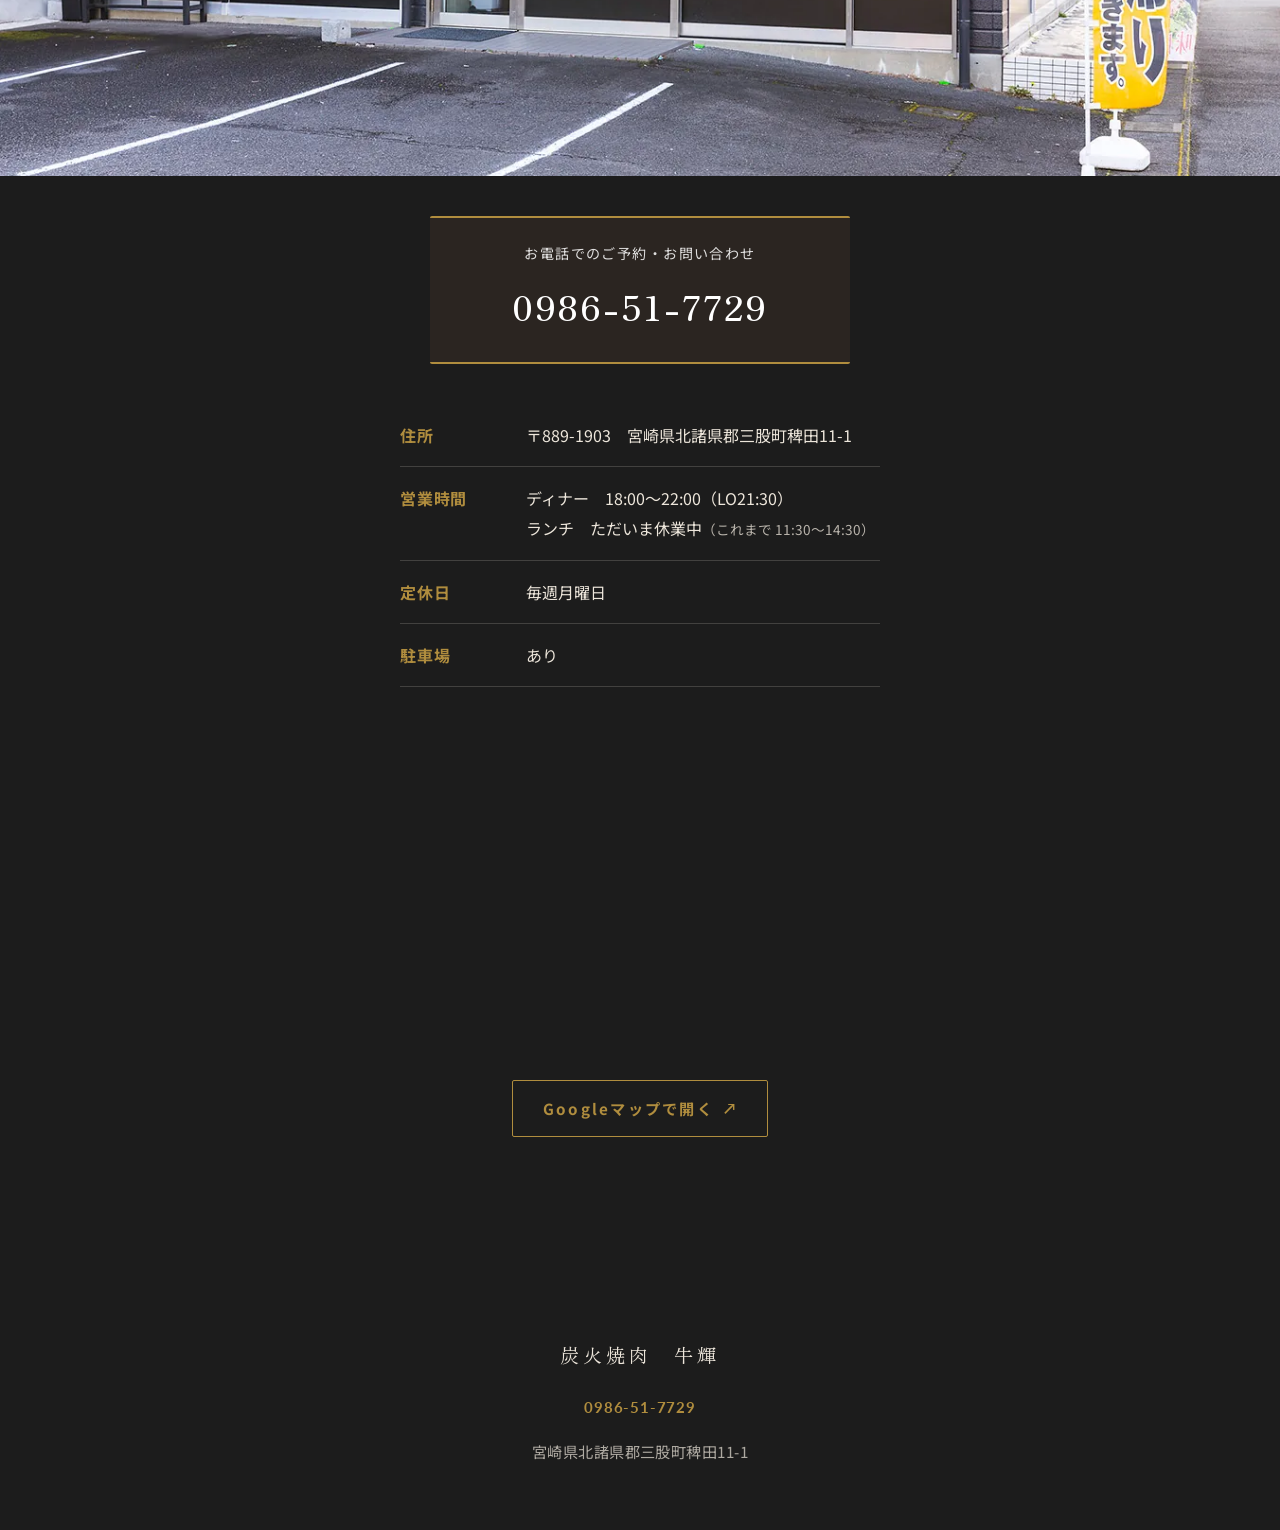
==== commit 652f0ed0: "トップの写真の切り替えを、開く前の演出が終わってから数え始める 演出の2.5秒も数えていたため、演出が終わって0.5秒で1枚目が切り替わっていた。 演出の間（has-intro がある間）は数えず、幕" ====
--- a/index.html
+++ b/index.html
@@ -9,8 +9,11 @@
 <link rel="preconnect" href="https://fonts.gstatic.com" crossorigin>
 <link href="https://fonts.googleapis.com/css2?family=Lato:wght@400;700&family=Noto+Sans+JP:wght@400;500;700&family=Zen+Old+Mincho:wght@400;600&display=swap" rel="stylesheet">
 <link rel="stylesheet" href="style.css?v=20261113f">
+<link rel="stylesheet" href="intro.css?v=20261115e3">
+<script>try{var r=document.documentElement,q=location.search;if(!matchMedia('(prefers-reduced-motion: reduce)').matches&&(/[?&]intro(capture)?\b/.test(q)||!sessionStorage.getItem('gyuki-intro'))){r.classList.add('has-intro');sessionStorage.setItem('gyuki-intro','1');new Image().src='assets/img/logo-ink.webp?v=20261115e3';if(!/[?&]introcapture\b/.test(q))setTimeout(function(){r.classList.remove('has-intro');},9500);}}catch(e){}</script>
 </head>
 <body>
+<div class="intro" data-variant="e" data-logo="assets/img/logo-ink.webp?v=20261115e3" aria-hidden="true"><canvas class="intro__canvas"></canvas></div>
 
 <div class="top-bar">
   <div class="top-bar__row">
@@ -651,6 +654,7 @@
     <p class="footer__addr">宮崎県北諸県郡三股町稗田11-1</p>
   </div>
 </footer>
-<script src="script.js?v=20261112d"></script>
+<script src="intro.js?v=20261115e3"></script>
+<script src="script.js?v=20261115a"></script>
 </body>
 </html>
--- a/intro.css
+++ b/intro.css
@@ -0,0 +1,27 @@
+/* 開く前の演出（2026-11-15 試作）。has-intro が付いている間だけ、画面の上に重ねる */
+.intro {
+  display: none;
+}
+
+.has-intro,
+.has-intro body {
+  overflow: hidden;
+}
+
+.has-intro .intro {
+  display: block;
+  position: fixed;
+  inset: 0;
+  z-index: 300;
+  background: radial-gradient(ellipse at 50% 55%, #221d19 0%, #141210 60%, #0e0c0b 100%);
+  cursor: pointer;
+  -webkit-tap-highlight-color: transparent;
+}
+
+.intro__canvas {
+  position: absolute;
+  inset: 0;
+  width: 100%;
+  height: 100%;
+  display: block;
+}
